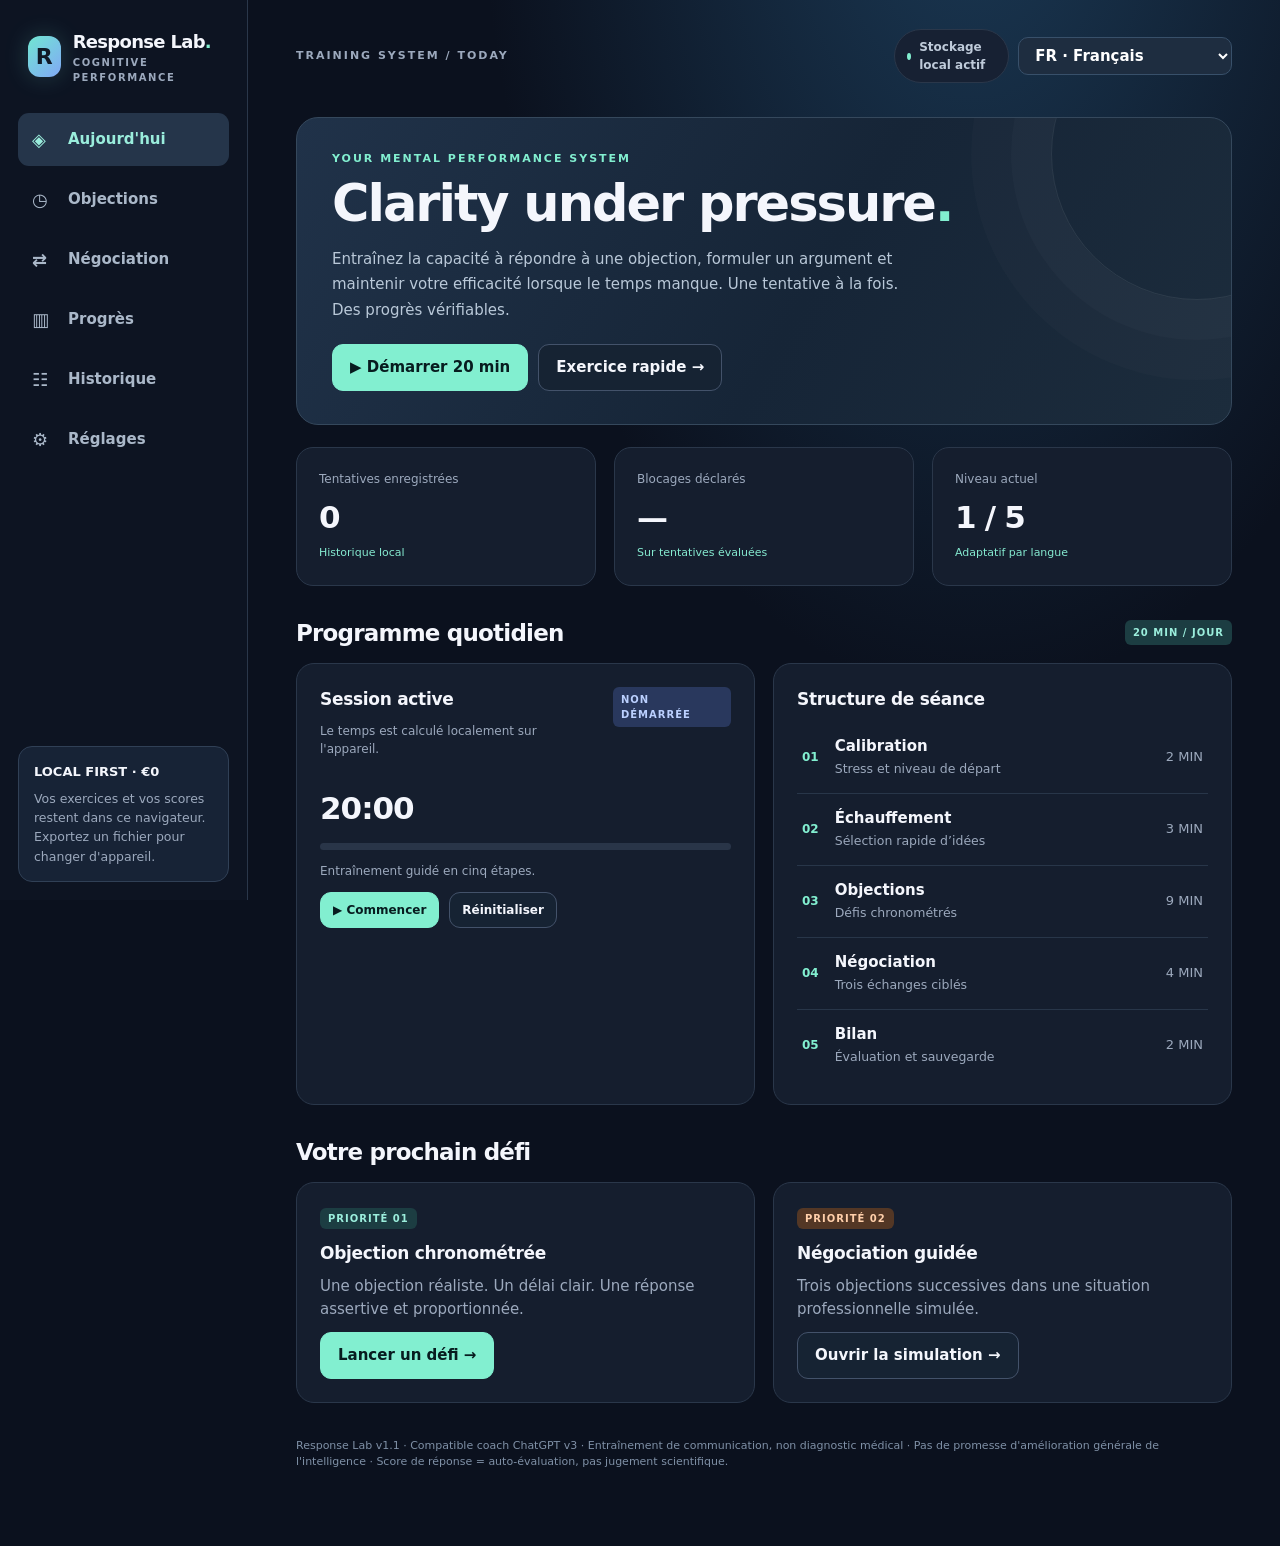
==== index.html @ 33134fcf "Use included SVG icon for public Response Lab app" ====
<!doctype html><html lang="fr"><head><meta charset="utf-8"><meta name="viewport" content="width=device-width,initial-scale=1,viewport-fit=cover"><meta name="theme-color" content="#101727"><meta name="description" content="Entraînement local des réponses sous pression."><link rel="manifest" href="manifest.webmanifest"><link rel="icon" type="image/svg+xml" href="icons/icon.svg"><title>Response Lab — Cognitive Performance Trainer (ChatGPT)</title><style>:root{color-scheme:dark;--bg:#0b111e;--panel:#151e2e;--panel2:#1b2637;--line:#2a374a;--text:#f4f6fc;--sub:#9ca9bd;--mint:#82efd0;--blue:#83aeff;--orange:#ffb787;--red:#f58f93;--shadow:0 22px 65px #05091455}
*{box-sizing:border-box}html{scroll-behavior:smooth}body{margin:0;font:15px/1.5 Inter,ui-sans-serif,system-ui,-apple-system,"Segoe UI",sans-serif;background:radial-gradient(ellipse at 76% -12%,#1b3a56 0%,transparent 36%),var(--bg);color:var(--text);min-height:100vh}button,input,textarea,select{font:inherit}button{cursor:pointer}button:focus-visible,input:focus-visible,textarea:focus-visible,select:focus-visible{outline:2px solid var(--mint);outline-offset:2px}button:disabled{opacity:.42;cursor:not-allowed}.layout{display:grid;grid-template-columns:248px minmax(0,1fr);min-height:100vh}.sidebar{border-right:1px solid var(--line);padding:28px 18px 18px;background:#0d1422;display:flex;flex-direction:column;gap:28px;position:sticky;top:0;height:100vh}.brand{display:flex;align-items:center;gap:12px;padding:0 10px}.logo{height:41px;width:41px;background:linear-gradient(135deg,#71e6d2,#81a8f6);color:#101926;border-radius:12px;display:grid;place-items:center;font-weight:900;font-size:22px;box-shadow:0 0 24px #75dbd833}.brand-name{font-size:18px;font-weight:900;letter-spacing:-.7px}.brand-small{font-size:10px;letter-spacing:1.6px;color:var(--sub);font-weight:800}.nav{display:grid;gap:7px}.nav-btn{background:none;border:0;color:#aab8c9;text-align:left;padding:13px 14px;border-radius:11px;display:flex;align-items:center;gap:12px;font-weight:650}.nav-btn:hover{background:#192435;color:white}.nav-btn.active{background:#25354a;color:#9aeddc}.nav-glyph{font-size:18px;display:inline-flex;width:24px}.aside-bottom{margin-top:auto;padding:15px;background:#172336;border:1px solid #304056;border-radius:14px}.aside-bottom b{display:block;font-size:13px}.aside-bottom small{display:block;color:var(--sub);margin-top:7px;line-height:1.55}.main{width:min(1170px,100%);margin:0 auto;padding:29px clamp(18px,4vw,48px) 75px}.topbar{display:flex;justify-content:space-between;align-items:center;gap:16px;margin-bottom:34px}.breadcrumb{font-size:11px;letter-spacing:2px;color:var(--sub);font-weight:850}.top-actions{display:flex;gap:9px;align-items:center}.pill{display:inline-flex;align-items:center;gap:8px;border:1px solid var(--line);border-radius:999px;padding:8px 12px;background:#172133;color:#bfcbda;font-size:12px;font-weight:700}.online-dot{width:7px;height:7px;border-radius:50%;background:var(--mint)}.language{background:#1e2d40;color:white;border:1px solid #38506a;border-radius:10px;padding:8px 12px;font-weight:750}.view{display:none;animation:up .2s ease}.view.is-active{display:block}@keyframes up{from{opacity:.3;transform:translateY(4px)}to{opacity:1;transform:translateY(0)}}.eyebrow{font-size:11px;font-weight:850;letter-spacing:2px;text-transform:uppercase;color:var(--mint)}h1{font-size:clamp(31px,4vw,51px);line-height:1.1;letter-spacing:-2px;margin:8px 0 15px;max-width:700px}h2{font-size:23px;letter-spacing:-.8px;margin:0 0 12px}h3{font-size:17px;letter-spacing:-.3px;margin:0 0 9px}p{margin:0 0 12px}.muted{color:var(--sub)}.small{font-size:12px}.hero{background:linear-gradient(120deg,#203249 0%,#162537 55%,#1c2c3c 100%);border:1px solid #35485c;border-radius:22px;padding:33px 35px;position:relative;overflow:hidden;margin-bottom:22px}.hero:after{content:"";position:absolute;width:290px;height:290px;border:1px solid #ffffff15;border-radius:50%;right:-112px;top:-110px;box-shadow:0 0 0 40px #ffffff05,0 0 0 80px #ffffff04;pointer-events:none}.hero p{max-width:590px;color:#b9c8d8;line-height:1.7}.hero-actions{display:flex;gap:10px;flex-wrap:wrap;margin-top:21px}.btn{border:1px solid #43526a;background:#26364c;color:var(--text);border-radius:11px;padding:11px 17px;font-weight:800;display:inline-flex;align-items:center;justify-content:center;gap:8px;text-decoration:none;min-height:43px}.btn:hover:not(:disabled){filter:brightness(1.15)}.btn.primary{color:#071c1f;background:var(--mint);border-color:var(--mint)}.btn.ghost{background:#162333}.btn.danger{background:#3a2630;border-color:#754452;color:#ffbec1}.btn.small{padding:8px 12px;min-height:33px;font-size:12px}.btn:disabled{filter:grayscale(.2)}.grid{display:grid;gap:18px}.grid.three{grid-template-columns:repeat(3,minmax(0,1fr))}.grid.two{grid-template-columns:repeat(2,minmax(0,1fr))}.stat{background:var(--panel);border:1px solid var(--line);border-radius:17px;padding:22px}.stat span{font-size:12px;color:var(--sub);display:block}.stat strong{display:block;font-size:31px;letter-spacing:-1.3px;margin-top:6px}.stat small{color:#85ead0;font-size:11px}.card{background:var(--panel);border:1px solid var(--line);border-radius:18px;padding:23px}.card-header{display:flex;justify-content:space-between;gap:15px;align-items:flex-start;margin-bottom:15px}.section-head{display:flex;justify-content:space-between;align-items:center;gap:15px;margin:30px 0 13px}.section-head h2{margin:0}.tag{font-size:10px;letter-spacing:1px;font-weight:800;text-transform:uppercase;border-radius:6px;padding:5px 8px;color:#9beedc;background:#1c3d42}.tag.orange{color:#ffcfaa;background:#533725}.tag.blue{color:#bbd0ff;background:#29385d}.program-list{display:grid;gap:0}.phase-row{padding:13px 5px;display:flex;gap:16px;align-items:center;border-bottom:1px solid #283649}.phase-row:last-child{border:0}.phase-idx{color:#82efd0;font-weight:900;font-variant-numeric:tabular-nums;font-size:12px}.phase-main{flex:1}.phase-main b{display:block}.phase-main small{color:var(--sub)}.phase-time{color:var(--sub);font-variant-numeric:tabular-nums;font-size:13px}.phase-row.now{background:#1a3340;margin:0 -7px;padding:13px 12px;border-radius:11px;border-bottom:none}.phase-row.completed{opacity:.56}.progress-track{height:7px;background:#293548;border-radius:999px;overflow:hidden;margin:12px 0}.progress-fill{height:100%;background:linear-gradient(90deg,#77b1ff,#84efd0);width:0%;transition:width .3s}.session-clock{font-size:31px;letter-spacing:-1px;font-weight:800;font-variant-numeric:tabular-nums}.flex{display:flex;align-items:center;gap:10px;flex-wrap:wrap}.stack{display:grid;gap:14px}.input,textarea,select{width:100%;border:1px solid #36485e;border-radius:11px;background:#0c1726;color:#eff7ff;padding:12px 13px;outline:0}textarea{min-height:118px;resize:vertical;line-height:1.65}textarea::placeholder,input::placeholder{color:#718399}.label{font-size:12px;font-weight:780;color:#b7c7d8;display:block;margin-bottom:8px}.subline{font-size:12px;color:var(--sub);margin-bottom:14px}.range{width:100%;accent-color:var(--mint)}.value{color:var(--mint);font-weight:900}.control-row{display:grid;grid-template-columns:repeat(2,minmax(0,1fr));gap:14px}.challenge-shell{border:1px solid #42626b;background:linear-gradient(135deg,#1c3540,#182536);border-radius:18px;padding:24px;margin:15px 0}.challenge-quote{font-size:clamp(17px,2.5vw,24px);line-height:1.4;font-weight:740;letter-spacing:-.4px;margin:13px 0 17px}.challenge-meta{display:flex;gap:7px;flex-wrap:wrap}.challenge-meta span{font-size:11px;background:#263a4b;border:1px solid #3d5265;color:#c7e0e8;border-radius:6px;padding:5px 8px}.timer{font-variant-numeric:tabular-nums;font-size:clamp(48px,8vw,76px);line-height:1;font-weight:900;letter-spacing:-3px;padding:6px 0}.timer.danger{color:var(--red)}.timer-note{font-size:12px;color:var(--sub)}.attention{padding:12px 15px;border:1px solid #765845;background:#3b2c26;border-radius:11px;color:#ffd0a4;font-size:13px}.success-note{padding:11px 13px;background:#17342e;border:1px solid #346458;border-radius:10px;color:#ade9da;font-size:13px}.hint{color:#9cabbc;font-size:12px;line-height:1.6}.rating-control{display:flex;gap:7px;flex-wrap:wrap}.rating-btn{width:43px;height:42px;background:#1f3044;border:1px solid #42546b;border-radius:10px;color:#dbe6f3;font-weight:900}.rating-btn.on{color:#092422;background:#87ebd2;border-color:#a8f3e1}.form-section{background:#121d2c;border:1px solid #2c3b4f;border-radius:13px;padding:15px}.field-grid{display:grid;grid-template-columns:repeat(2,minmax(0,1fr));gap:13px}.metric-table{width:100%;border-collapse:collapse}.metric-table th{text-align:left;font-size:11px;color:#93a5b7;letter-spacing:.5px;padding:12px 8px;border-bottom:1px solid var(--line)}.metric-table td{font-size:13px;padding:12px 8px;border-bottom:1px solid #273548;vertical-align:top}.metric-table tr:last-child td{border-bottom:0}.table-wrap{overflow:auto}.bar-chart{height:170px;display:flex;gap:8px;align-items:end;border-bottom:1px solid #3e5065;padding-bottom:5px}.bar-cell{flex:1;min-width:10px;display:flex;flex-direction:column;justify-content:end;align-items:center;gap:6px;height:100%}.bar{width:min(26px,100%);border-radius:5px 5px 0 0;min-height:3px;background:linear-gradient(0deg,#508acc,#91ecd9)}.bar-label{font-size:9px;color:var(--sub)}.list-row{display:flex;align-items:center;justify-content:space-between;gap:10px;border-bottom:1px solid #2b394c;padding:13px 0}.list-row:last-child{border:0}.empty{border:1px dashed #46556a;border-radius:13px;padding:22px;color:var(--sub);font-size:13px}.notification{position:fixed;bottom:22px;right:22px;z-index:40;background:#d4faed;color:#062924;border-radius:12px;padding:13px 18px;font-weight:800;box-shadow:var(--shadow);max-width:min(500px,90vw);display:none}.notification.show{display:block}.muted-link{color:var(--blue);text-decoration:underline;text-underline-offset:3px}.footer{margin-top:35px;color:#7f90a6;font-size:11px;line-height:1.5}.kbd{font-size:11px;border:1px solid #43536a;border-radius:5px;padding:1px 4px}.header-title{margin-bottom:28px}.header-title h1{margin:6px 0 12px}.header-title p{color:var(--sub);max-width:720px}.right{margin-left:auto}.warning-text{color:var(--orange)}.hidden{display:none!important}.check{accent-color:#83efd0;height:17px;width:17px}.modal-shade{position:fixed;inset:0;background:#000a;display:none;place-items:center;padding:20px;z-index:50}.modal-shade.open{display:grid}.modal{background:#182535;border:1px solid #40536d;border-radius:18px;padding:25px;width:min(560px,100%);max-height:90vh;overflow:auto}.neg-steps{display:flex;gap:8px}.neg-step{height:5px;background:#36495e;flex:1;border-radius:99px}.neg-step.done{background:#80edd0}.notice{border-left:3px solid #83aaf5;padding:11px 14px;background:#1b2b40;color:#c4d2e1;font-size:13px;border-radius:0 9px 9px 0}.sidenav-mini{display:none}
@media(max-width:980px){.layout{grid-template-columns:1fr}.sidebar{position:static;height:auto;padding:12px 16px;gap:12px;border-right:0;border-bottom:1px solid var(--line);flex-direction:row;align-items:center;flex-wrap:wrap}.brand{padding:0}.brand-name{font-size:16px}.nav{display:flex;overflow-x:auto;flex:1;justify-content:flex-end}.nav-btn{white-space:nowrap;padding:10px 12px;font-size:12px}.nav-glyph{width:auto}.aside-bottom{display:none}.main{padding:25px 20px 65px}.topbar{margin-bottom:23px}}
@media(max-width:640px){.sidebar{display:block}.brand{margin-bottom:12px}.nav{justify-content:flex-start;display:flex;width:100%;overflow:auto}.nav-btn{padding:9px 12px;font-size:12px}.nav-glyph{font-size:15px}.main{padding:18px 13px 45px}.topbar{margin-bottom:18px}.top-actions .pill{display:none}.hero{padding:24px 20px}.hero:after{opacity:.45}.grid.three,.grid.two,.field-grid,.control-row{grid-template-columns:1fr}.card{padding:17px}.stat{padding:17px}.stat strong{font-size:26px}.section-head{margin-top:22px}.timer{letter-spacing:-2px}.challenge-shell{padding:18px}.modal{padding:18px}.phase-row{gap:9px}.phase-time{font-size:11px}}
@media(max-width:980px){.layout{display:block;min-width:0}.sidebar,.main{min-width:0;width:100%}.nav{min-width:0;max-width:100%;overflow-x:auto;overflow-y:hidden}}
</style></head>
<body><div class="layout">
<aside class="sidebar"><div class="brand"><div class="logo">R</div><div><div class="brand-name">Response Lab<span style="color:var(--mint)">.</span></div><div class="brand-small">COGNITIVE PERFORMANCE</div></div></div>
<nav class="nav" aria-label="Navigation principale">
<button class="nav-btn active" data-view="home"><span class="nav-glyph">◈</span> Aujourd'hui</button>
<button class="nav-btn" data-view="drill"><span class="nav-glyph">◷</span> Objections</button>
<button class="nav-btn" data-view="negotiation"><span class="nav-glyph">⇄</span> Négociation</button>
<button class="nav-btn" data-view="progress"><span class="nav-glyph">▥</span> Progrès</button>
<button class="nav-btn" data-view="history"><span class="nav-glyph">☷</span> Historique</button>
<button class="nav-btn" data-view="settings"><span class="nav-glyph">⚙</span> Réglages</button></nav>
<div class="aside-bottom"><b>LOCAL FIRST · €0</b><small>Vos exercices et vos scores restent dans ce navigateur. Exportez un fichier pour changer d'appareil.</small></div></aside>
<main class="main"><div class="topbar"><div class="breadcrumb">TRAINING SYSTEM / <span id="crumb">TODAY</span></div><div class="top-actions"><span class="pill"><span class="online-dot"></span><span id="storage-status">Stockage local actif</span></span><select id="global-lang" class="language" aria-label="Langue d'entraînement"><option value="FR">FR · Français</option><option value="EN">EN · English</option></select></div></div>
<section class="view is-active" id="view-home">
<div class="hero"><div class="eyebrow">YOUR MENTAL PERFORMANCE SYSTEM</div><h1>Clarity under pressure<span style="color:var(--mint)">.</span></h1><p>Entraînez la capacité à répondre à une objection, formuler un argument et maintenir votre efficacité lorsque le temps manque. Une tentative à la fois. Des progrès vérifiables.</p><div class="hero-actions"><button class="btn primary" data-action="start-session">▶ Démarrer 20 min</button><button class="btn ghost" data-view="drill">Exercice rapide →</button></div></div>
<div class="grid three"><div class="stat"><span>Tentatives enregistrées</span><strong id="stat-total">0</strong><small>Historique local</small></div><div class="stat"><span>Blocages déclarés</span><strong id="stat-block">—</strong><small>Sur tentatives évaluées</small></div><div class="stat"><span>Niveau actuel</span><strong id="stat-level">1 / 5</strong><small>Adaptatif par langue</small></div></div>
<div class="section-head"><h2>Programme quotidien</h2><span class="tag">20 MIN / JOUR</span></div>
<div class="grid two"><div class="card"><div class="card-header"><div><h3>Session active</h3><p class="muted small">Le temps est calculé localement sur l'appareil.</p></div><span class="tag blue" id="session-status">NON DÉMARRÉE</span></div><div class="session-clock" id="session-clock">20:00</div><div class="progress-track"><div class="progress-fill" id="session-progress"></div></div><p class="small muted" id="session-phase">Démarrez votre routine pour afficher la phase en cours.</p><div class="flex"><button class="btn primary small" data-action="session-toggle" id="session-toggle">▶ Commencer</button><button class="btn ghost small" data-action="session-reset">Réinitialiser</button></div></div><div class="card"><h3>Structure de séance</h3><div class="program-list" id="phase-list"></div></div></div>
<div class="section-head"><h2>Votre prochain défi</h2></div><div class="grid two"><div class="card"><span class="tag">PRIORITÉ 01</span><h3 style="margin-top:12px">Objection chronométrée</h3><p class="muted">Une objection réaliste. Un délai clair. Une réponse assertive et proportionnée.</p><button class="btn primary" data-view="drill">Lancer un défi →</button></div><div class="card"><span class="tag orange">PRIORITÉ 02</span><h3 style="margin-top:12px">Négociation guidée</h3><p class="muted">Trois objections successives dans une situation professionnelle simulée.</p><button class="btn ghost" data-view="negotiation">Ouvrir la simulation →</button></div></div>
</section>
<section class="view" id="view-drill"><div class="header-title"><div class="eyebrow">MODULE 01 / RAPID RESPONSE</div><h1>Objections chronométrées<span style="color:var(--mint)">.</span></h1><p>Répondez clairement sous pression, sans chercher la formule parfaite. Le compteur mesure le début de la saisie et la durée totale.</p></div><div id="drill-content"></div></section>
<section class="view" id="view-negotiation"><div class="header-title"><div class="eyebrow">MODULE 02 / STRATEGIC EXCHANGE</div><h1>Négociation<span style="color:var(--mint)">.</span></h1><p>Simulations scénarisées en trois échanges. Le contexte reste cohérent ; les objections sont prédéfinies, pas générées en direct.</p></div><div id="neg-content"></div></section>
<section class="view" id="view-progress"><div class="header-title"><div class="eyebrow">MEASUREMENT / NOT GUESSWORK</div><h1>Tableau de bord<span style="color:var(--mint)">.</span></h1><p>Le temps est mesuré par l'appareil ; le blocage et le stress sont déclarés par vous. Les notes de qualité sont des auto-évaluations.</p></div><div id="progress-content"></div></section>
<section class="view" id="view-history"><div class="header-title"><div class="eyebrow">YOUR LOCAL RECORDS</div><h1>Historique<span style="color:var(--mint)">.</span></h1><p>Conservez des données minimales : évitez de saisir des noms ou informations confidentielles de vraies personnes.</p></div><div class="card"><div class="flex" style="margin-bottom:15px"><button class="btn primary small" data-action="export">↓ Export JSON</button><button class="btn ghost small" data-action="export-csv">↓ Export CSV</button><button class="btn ghost small" data-action="import">↑ Import JSON</button><input type="file" id="import-file" accept=".json,application/json" class="hidden"></div><div id="history-content"></div></div></section>
<section class="view" id="view-settings"><div class="header-title"><div class="eyebrow">YOUR TRAINING CONFIGURATION</div><h1>Réglages<span style="color:var(--mint)">.</span></h1><p>Entraînement exigeant, pression dosée, données locales. Les niveaux de français et d'anglais sont indépendants.</p></div><div class="grid two"><div class="card"><h3>Difficulté actuelle</h3><label class="label" for="setting-level-fr">Français</label><select class="input" id="setting-level-fr"></select><br><br><label class="label" for="setting-level-en">English</label><select class="input" id="setting-level-en"></select><p class="hint" style="margin-top:12px">Niveaux : 1 = 30 s · 2 = 20 s · 3 = 15 s · 4 = 10 s · 5 = 5 s. L'adaptation automatique peut ajuster ces choix.</p></div><div class="card"><h3>Challenge personnalisé</h3><label class="label" for="custom-challenge">Collez une objection reçue depuis ChatGPT ou DeepSeek</label><textarea id="custom-challenge" placeholder="Exemple : Votre proposition est trop chère et vous ne pouvez pas justifier ce prix."></textarea><button class="btn ghost small" data-action="use-custom">Utiliser comme prochain défi →</button><p class="hint" style="margin-top:12px">Le texte collé sert uniquement à l'exercice local. Évitez les données confidentielles.</p></div></div><div class="section-head"><h2>Contrôle des données</h2></div><div class="card stack"><p class="muted">Les réponses et notes sont stockées dans ce navigateur, sur cet appareil. Elles ne sont pas automatiquement synchronisées entre Windows et Android.</p><div class="flex"><button class="btn primary small" data-action="export">Exporter une sauvegarde</button><button class="btn ghost small" data-action="import">Importer une sauvegarde</button><button class="btn danger small" data-action="delete">Effacer les données locales</button></div><div class="notice">Pour utiliser le coach IA, copiez le paquet de défi ou le résumé depuis l'application dans ChatGPT 6 / DeepSeek. Aucun accès API n'est requis.</div></div></section>
<div class="footer">Response Lab v1.1 · Compatible coach ChatGPT v3 · Entraînement de communication, non diagnostic médical · Pas de promesse d'amélioration générale de l'intelligence · Score de réponse = auto-évaluation, pas jugement scientifique.</div></main></div>
<div class="notification" id="toast" role="status" aria-live="polite"></div><div id="dialog-root" class="modal-shade"></div><script>(() => {
'use strict';
const KEY='response-lab-state-v1';
const LEVELS=[30,20,15,10,5];
const PHASES=[['Calibration',2,'Stress et niveau de départ'],['Échauffement',3,'Sélection rapide d’idées'],['Objections',9,'Défis chronométrés'],['Négociation',4,'Trois échanges ciblés'],['Bilan',2,'Évaluation et sauvegarde']];
const FRENCH=[
['F01',1,'Réunion','Responsable','Votre proposition coûte trop cher pour un bénéfice incertain.','Défendre la valeur sans nier le risque'],
['F02',1,'Client','Client','Je ne comprends pas pourquoi nous devrions vous faire confiance.','Rétablir une base de confiance'],
['F03',1,'Négociation','Partenaire','Votre délai est beaucoup trop long.','Reformuler les attentes et proposer une option'],
['F04',1,'Réunion','Collègue','Cette idée ne marchera jamais.','Faire préciser l’objection'],
['F05',1,'Management','Manager','Votre analyse manque de clarté.','Recentrer votre argument'],
['F06',2,'Budget','Directrice financière','Nous avons déjà une solution moins chère. Pourquoi changer ?','Différencier la valeur apportée'],
['F07',2,'Management','Manager','Vous défendez cette idée, mais quels résultats concrets pouvez-vous garantir ?','Reconnaître l’incertitude tout en défendant votre méthode'],
['F08',2,'Client','Acheteur','Un concurrent nous offre une meilleure réduction.','Négocier sur les critères et pas seulement sur le prix'],
['F09',2,'Réunion','Collègue','Nous avons déjà essayé cela. Nous avons perdu notre temps.','Distinguer le passé et la proposition actuelle'],
['F10',2,'Négociation','Partenaire','Je veux une réponse ferme aujourd’hui, sinon nous arrêtons la discussion.','Résister à une fausse urgence sans casser la relation'],
['F11',3,'Réunion stratégique','Directeur','Vous proposez d’accélérer le projet, mais votre plan augmente aussi le risque opérationnel.','Proposer un compromis vérifiable'],
['F12',3,'Client','Client sceptique','Vous parlez de qualité, mais nous avons déjà connu deux incidents avec votre équipe.','Reconnaître les incidents et proposer des garanties concrètes'],
['F13',3,'Management','Responsable','Votre idée semble pertinente, mais pourquoi est-elle prioritaire alors que les ressources sont limitées ?','Justifier la priorité avec critères'],
['F14',3,'Négociation','Acheteur','Si je fais cette concession, qu’êtes-vous prêt à abandonner en retour ?','Préserver l’échange réciproque'],
['F15',3,'Réunion','Expert','Votre argument suppose que les utilisateurs changeront de comportement. Sur quelle preuve vous basez-vous ?','Distinguer hypothèse et preuve'],
['F16',4,'Crise projet','Direction','Vous avez demandé plus de temps hier et plus de budget aujourd’hui. Pourquoi devrions-nous vous suivre ?','Répondre avec responsabilité et plan concret'],
['F17',4,'Négociation','Partenaire exigeant','Je valide votre prix uniquement si vous garantissez une livraison plus rapide et un support renforcé.','Identifier les compromis irréalistes'],
['F18',4,'Réunion','Manager','J’ai deux minutes. Pourquoi votre solution vaut-elle mieux que l’alternative déjà approuvée ?','Exprimer une différence décisive'],
['F19',4,'Client','Client mécontent','Vous parlez de partenariat, mais votre contrat met tous les risques de notre côté.','Proposer un partage de risques'],
['F20',4,'Décision','Direction','Vos données sont partielles et notre concurrent avance. Que décidez-vous maintenant ?','Proposer une décision réversible'],
['F21',5,'Réunion surprise','Dirigeant','Votre recommandation repose sur une hypothèse fragile. On fait quoi ?','Formuler un prochain pas sûr'],
['F22',5,'Négociation','Acheteur','Votre concession est insuffisante. Faites mieux.','Garder le cap et demander la contrepartie'],
['F23',5,'Management','Manager','Vous n’avez pas répondu à ma question. Oui ou non ?','Clarifier sans évasion'],
['F24',5,'Crise','Responsable','Le plan vient d’échouer. Quelle décision prenez-vous ?','Choisir une action de stabilisation'],
['F25',5,'Client','Client','Pourquoi ne pas vous remplacer immédiatement ?','Répondre calmement avec faits et solution']
];
const ENGLISH=[
['E01',1,'Team meeting','Manager','Your proposal is too expensive for an uncertain benefit.','Defend value without dismissing risk'],
['E02',1,'Customer','Client','I do not see why we should trust your team.','Rebuild a basis for trust'],
['E03',1,'Negotiation','Partner','Your delivery date is far too late.','Clarify constraints and offer an option'],
['E04',1,'Meeting','Colleague','That idea will never work.','Ask for the specific concern'],
['E05',1,'Management','Manager','Your analysis is not clear enough.','Reframe your core argument'],
['E06',2,'Budget review','Finance director','We already have a cheaper solution. Why switch?','Explain meaningful differences in value'],
['E07',2,'Management','Manager','What concrete outcomes can you guarantee?','Distinguish commitments from uncertainties'],
['E08',2,'Customer','Buyer','Your competitor is giving us a better discount.','Negotiate on total value'],
['E09',2,'Team meeting','Colleague','We tried this before and wasted months.','Address what has changed'],
['E10',2,'Negotiation','Partner','I need a firm answer today or the deal is off.','Resist pressure while keeping options open'],
['E11',3,'Strategy','Director','You want to move faster, but that also increases operational risk.','Offer a testable compromise'],
['E12',3,'Customer','Skeptical client','You claim quality, but your team already caused two incidents.','Acknowledge issues and state safeguards'],
['E13',3,'Management','Manager','Why should this be a priority when our resources are limited?','Justify prioritization'],
['E14',3,'Negotiation','Buyer','If I make this concession, what will you give in return?','Protect reciprocal value'],
['E15',3,'Meeting','Expert','You assume people will change behavior. What is the evidence?','Separate evidence from assumptions'],
['E16',4,'Project crisis','Executive','You requested more time yesterday and more money today. Why should we trust this plan?','Own the problem and propose a measurable plan'],
['E17',4,'Negotiation','Demanding buyer','I will accept your price only if you deliver faster and offer expanded support.','Make trade-offs explicit'],
['E18',4,'Meeting','Manager','I have two minutes. Why is your option better than the one we approved?','State the decisive difference'],
['E19',4,'Customer','Unhappy client','You say partnership, but your contract puts all the risks on us.','Offer fairer risk-sharing'],
['E20',4,'Decision','Leadership','Your data is incomplete and competitors are moving. What do we decide now?','Propose a reversible decision'],
['E21',5,'Surprise meeting','Executive','Your entire recommendation rests on a weak assumption. Now what?','Give a credible next action'],
['E22',5,'Negotiation','Buyer','That concession is not enough. Do better.','Seek a reciprocal move'],
['E23',5,'Management','Manager','You did not answer my question. Yes or no?','Respond directly while protecting nuance'],
['E24',5,'Crisis','Leader','The plan just failed. What is your decision?','Select an immediate stabilizing step'],
['E25',5,'Customer','Client','Why should we not replace you immediately?','Respond with accountability and action']
];
const SIMS={FR:[
{id:'SF1',title:'Renégociation de contrat',role:'Directrice achats',context:'Vous négociez le renouvellement d’un contrat de service. Le client souhaite réduire le prix sans diminuer les prestations.',goal:'Préserver la valeur et obtenir un accord équilibré.',turns:['Votre nouveau prix est injustifiable. Nous voulons 15 % de réduction.','Votre concurrent accepte déjà une baisse de 12 %. Qu’avez-vous de mieux ?','Je veux une garantie écrite et une remise aujourd’hui. Quel est votre dernier mot ?']},
{id:'SF2',title:'Défense de projet',role:'Directeur opérationnel',context:'Vous proposez un projet d’amélioration alors que l’équipe est déjà sous pression.',goal:'Obtenir une expérimentation limitée.',turns:['Votre projet va perturber les opérations, nous n’avons pas le temps.','Même un pilote consommera des ressources. Qui assumera le risque ?','D’accord, mais je veux un critère d’arrêt très clair. Que proposez-vous ?']},
{id:'SF3',title:'Négociation des priorités',role:'Responsable hiérarchique',context:'Votre manager demande une tâche urgente alors que vous gérez déjà deux priorités critiques.',goal:'Négocier un arbitrage sans perdre en crédibilité.',turns:['C’est urgent. Je veux ce dossier aujourd’hui, point final.','Tout est prioritaire dans cette équipe. Ne me dites pas que vous n’y arrivez pas.','Quelle solution concrète garantira un résultat acceptable pour demain ?']},
{id:'SF4',title:'Objection en réunion',role:'Collègue expérimenté',context:'Vous présentez une nouvelle stratégie en réunion. Un collègue senior s’y oppose.',goal:'Défendre la stratégie tout en préservant la coopération.',turns:['Votre approche est trop théorique. Nous avons besoin de résultats concrets.','Même si nous testons, qui nous dit que vous ne sous-estimez pas les coûts ?','Vous avez une phrase pour convaincre le comité de vous donner une chance ?']}
],EN:[
{id:'SE1',title:'Contract renewal',role:'Procurement director',context:'You are renewing a services contract. The customer wants a lower price with no reduction in scope.',goal:'Protect value and reach a fair agreement.',turns:['Your new price is impossible to justify. We want a 15% discount.','Your competitor is already offering 12% off. What can you do better?','I want a written guarantee and a discount today. What is your final offer?']},
{id:'SE2',title:'Project proposal',role:'Operations director',context:'You propose a process improvement while the team is already overloaded.',goal:'Secure approval for a limited pilot.',turns:['Your project will disrupt operations. We do not have time.','Even a pilot needs staff. Who will own the risk?','Fine, but I need a very clear stop condition. What is it?']},
{id:'SE3',title:'Priority negotiation',role:'Direct manager',context:'Your manager assigns a new urgent task while you already own two critical priorities.',goal:'Negotiate a realistic trade-off with confidence.',turns:['This is urgent. I want it today. End of discussion.','Everything is a priority here. Do not tell me you cannot handle it.','What specific plan will deliver an acceptable result by tomorrow?']},
{id:'SE4',title:'Strategic objection',role:'Senior colleague',context:'You present a new strategy in a meeting. A senior colleague strongly objects.',goal:'Defend the idea and preserve collaboration.',turns:['Your approach is too theoretical. We need practical outcomes.','Even with a test, how do we know you are not underestimating costs?','Give me one sentence that would persuade the committee to consider this.']}
]};
const $=id=>document.getElementById(id);
const esc=s=>String(s??'').replace(/[&<>"']/g,c=>({'&':'&amp;','<':'&lt;','>':'&gt;','"':'&quot;',"'":'&#39;'}[c]));
const uid=()=>('R'+Date.now().toString(36)+Math.random().toString(36).slice(2,7));
const bound=(n,min,max)=>Math.max(min,Math.min(max,Number(n)||0));
const fmtTime=s=>{const n=Math.max(0,Math.ceil(s));return `${String(Math.floor(n/60)).padStart(2,'0')}:${String(n%60).padStart(2,'0')}`};
const dateFmt=d=>{try{return new Date(d).toLocaleDateString('fr-FR',{day:'2-digit',month:'short',year:'numeric'})}catch{return '—'}};
const defaults=()=>({version:1,lang:'FR',levels:{FR:1,EN:1},records:[],session:null});
let app=defaults(),storageWorking=true,ongoing=null,negotiation=null,currentView='home',customNext=null,toastTimer=null;
try{const raw=localStorage.getItem(KEY);if(raw){const p=JSON.parse(raw);if(p&&typeof p==='object'){app={...defaults(),...p,levels:{...defaults().levels,...p.levels},records:Array.isArray(p.records)?p.records:[]}}}}catch(e){storageWorking=false}
if(!['FR','EN'].includes(app.lang))app.lang='FR';
for(const l of ['FR','EN'])app.levels[l]=bound(app.levels[l]||1,1,5);
if(app.session?.runningSince){app.session.elapsedMs=Math.min(1200000,(app.session.elapsedMs||0)+Math.max(0,Date.now()-app.session.runningSince));app.session.runningSince=null}
const save=()=>{try{localStorage.setItem(KEY,JSON.stringify(app));storageWorking=true}catch(e){storageWorking=false}const el=$('storage-status');if(el)el.textContent=storageWorking?'Stockage local actif':'Stockage indisponible';};
function toast(msg){const t=$('toast');t.textContent=msg;t.classList.add('show');clearTimeout(toastTimer);toastTimer=setTimeout(()=>t.classList.remove('show'),3500)}
function nav(name){if(!['home','drill','negotiation','progress','history','settings'].includes(name))return;currentView=name;document.querySelectorAll('.view').forEach(v=>v.classList.toggle('is-active',v.id===`view-${name}`));document.querySelectorAll('.nav-btn').forEach(b=>b.classList.toggle('active',b.dataset.view===name));$('crumb').textContent=({home:'TODAY',drill:'TIMED OBJECTIONS',negotiation:'NEGOTIATION',progress:'PROGRESS',history:'HISTORY',settings:'SETTINGS'})[name];renderCurrent();window.scrollTo({top:0,behavior:'instant'})}
function renderCurrent(){renderHome();if(currentView==='drill')renderExercise('drill');if(currentView==='negotiation')renderExercise('negotiation');if(currentView==='progress')renderProgress();if(currentView==='history')renderHistory();if(currentView==='settings')renderSettings()}
const currentLevel=()=>app.levels[app.lang];
const sessElapsed=()=>app.session?Math.max(0,Math.min(1200000,(app.session.elapsedMs||0)+(app.session.runningSince?Date.now()-app.session.runningSince:0))):0;
function startSession(){if(app.session&&!app.session.completed&&sessElapsed()>0){dialog('Redémarrer la session ?','Le temps écoulé sera réinitialisé. Les tentatives déjà enregistrées resteront dans l’historique.',()=>{app.session=null;startSession()});return}app.session={id:uid(),date:new Date().toISOString(),elapsedMs:0,runningSince:Date.now(),completed:false};save();renderHome();toast('Session de 20 minutes démarrée')}
function toggleSession(){if(!app.session||app.session.completed){startSession();return}if(app.session.runningSince){app.session.elapsedMs=sessElapsed();app.session.runningSince=null}else{app.session.runningSince=Date.now()}save();renderHome()}
function resetSession(){dialog('Recommencer la session ?','Le compteur actuel sera réinitialisé. Les tentatives déjà enregistrées resteront dans l’historique.',()=>{app.session=null;save();renderHome()})}
function phaseIndex(elapsed){let cumulative=0;for(let i=0;i<PHASES.length;i++){cumulative+=PHASES[i][1]*60;if(elapsed<cumulative)return i}return PHASES.length-1}
function renderHome(){const records=app.records.filter(r=>r.lang===app.lang),known=records.filter(r=>r.blocked===true||r.blocked===false),blocks=known.filter(r=>r.blocked).length;
$('stat-total').textContent=String(records.length);$('stat-block').textContent=known.length?`${Math.round(blocks/known.length*100)} %`:'—';$('stat-level').textContent=`${currentLevel()} / 5`;
const el=sessElapsed()/1000;const finished=Boolean(app.session)&&(el>=1200||app.session.completed);if(finished&&app.session&&!app.session.completed){app.session.elapsedMs=1200000;app.session.runningSince=null;app.session.completed=true;save();toast('Session de 20 minutes terminée')}
$('session-clock').textContent=fmtTime(1200-el);$('session-progress').style.width=`${Math.min(100,el/1200*100)}%`;
const active=!!app.session&&!finished;const running=active&&!!app.session.runningSince;$('session-status').textContent=finished?'TERMINÉE':running?'EN COURS':active?'EN PAUSE':'NON DÉMARRÉE';$('session-toggle').textContent=finished||!app.session?'▶ Commencer':running?'Ⅱ Pause':'▶ Reprendre';$('session-phase').textContent=!app.session?'Entraînement guidé en cinq étapes.':finished?'Routine terminée. Pensez à exporter régulièrement vos résultats.':`Phase en cours : ${PHASES[phaseIndex(el)][0]}.`;
const idx=app.session?phaseIndex(el):0;$('phase-list').innerHTML=PHASES.map((p,i)=>`<div class="phase-row ${app.session&&i===idx&&!finished?'now':''} ${app.session&&(i<idx||finished)?'completed':''}"><span class="phase-idx">0${i+1}</span><div class="phase-main"><b>${p[0]}</b><small>${p[2]}</small></div><span class="phase-time">${p[1]} MIN</span></div>`).join('');
}
function pickChallenge(){if(customNext){const custom={id:'CUSTOM-'+uid(),level:currentLevel(),category:'Personnalisé',role:'Interlocuteur',objection:customNext,goal:'Formuler une réponse assertive et pertinente'};customNext=null;return custom}
const source=app.lang==='FR'?FRENCH:ENGLISH;const all=source.filter(r=>r[1]===currentLevel());const lastIds=new Set(app.records.filter(r=>r.lang===app.lang&&r.mode==='timed_objection').slice(-Math.min(4,all.length-1)).map(r=>r.challengeId));const eligible=all.filter(r=>!lastIds.has(r[0]));const arr=eligible.length?eligible:all;const row=arr[Math.floor(Math.random()*arr.length)];return {id:row[0],level:row[1],category:row[2],role:row[3],objection:row[4],goal:row[5]}}
function prepareDrill(baseline=false){ongoing={mode:'timed_objection',challenge:pickChallenge(),lang:app.lang,level:currentLevel(),condition:baseline?'baseline':'timed',deadline:baseline?60:LEVELS[currentLevel()-1],stage:'ready',response:'',stress:null,ratings:{relevance:null,reasoning:null,strategy:null},blocked:'unknown',feedback:''};nav('drill')}
function startNegotiation(id){const s=(SIMS[app.lang]||[]).find(x=>x.id===id)||SIMS[app.lang][0];negotiation={id:s.id,scenario:s,round:0,transcript:[]};prepareNegTurn()}
function prepareNegTurn(){const s=negotiation?.scenario;if(!s)return;const turn=negotiation.round;ongoing={mode:'negotiation',condition:'timed',challenge:{id:`${s.id}-T${turn+1}`,level:currentLevel(),category:s.title,role:s.role,objection:s.turns[turn],goal:s.goal,context:s.context},lang:app.lang,level:currentLevel(),deadline:LEVELS[currentLevel()-1],stage:'ready',response:'',stress:null,ratings:{relevance:null,reasoning:null,strategy:null},blocked:'unknown',feedback:''};nav('negotiation')}
function nextChallenge(){if(ongoing?.mode==='negotiation'&&negotiation){if(negotiation.round<negotiation.scenario.turns.length-1){negotiation.round++;prepareNegTurn()}else{ongoing=null;negotiation=null;renderExercise('negotiation');toast('Simulation de négociation terminée')}}else{prepareDrill()}}
function timerMarkup(x){const elapsed=x.start? (x.end||performance.now())-x.start:0;const secs=Math.max(0,x.deadline-elapsed/1000);return `<div class="timer ${secs<=3?'danger':''}" id="challenge-clock">${fmtTime(secs)}</div><div class="timer-note" id="challenge-note">${secs<=0?'Délai dépassé. Vous pouvez terminer puis enregistrer.':'Le compte à rebours est actif.'}</div>`}
function challengeCard(x,visible){return `<div class="challenge-shell"><div class="challenge-meta"><span>${esc(x.challenge.category)}</span><span>${esc(x.challenge.role)}</span><span>NIVEAU ${x.level} / 5</span><span>${x.deadline} SEC</span></div>${x.challenge.context?`<p class="small muted" style="margin-top:13px">${esc(x.challenge.context)}</p>`:''}<p class="small muted" style="margin-top:12px">Objectif : ${esc(x.challenge.goal)}</p>${visible?`<div class="challenge-quote">« ${esc(x.challenge.objection)} »</div>`:`<div class="notice" style="margin-top:12px">L'objection apparaît quand vous déclenchez le chronomètre, pour éviter de préparer la réponse à l'avance.</div>`}</div>`}
function renderExercise(which){const target=$(which==='drill'?'drill-content':'neg-content');if(!target)return;
if(!ongoing||ongoing.mode!==(which==='drill'?'timed_objection':'negotiation')){if(which==='drill'){target.innerHTML=`<div class="grid two"><div class="card"><div class="eyebrow">READY WHEN YOU ARE</div><h2 style="margin-top:12px">Niveau ${currentLevel()}</h2><p class="muted">${LEVELS[currentLevel()-1]} secondes pour commencer et formuler votre réponse. L'objection est masquée avant le départ.</p><div class="flex"><button class="btn primary" data-action="new-drill">Créer un défi →</button><button class="btn ghost" data-action="baseline">Essai de référence · 60 s</button></div></div><div class="card"><h3>Règles</h3><p class="muted small">Une objection à la fois. Tapez votre réponse ; l’application mesure le délai avant la première saisie et le délai total. Évaluez ensuite la qualité et le stress.</p><p class="hint">Sans API : copiez le paquet d'évaluation vers ChatGPT ou DeepSeek pour un avis externe.</p></div></div>`}else{target.innerHTML=`<div class="card"><div class="card-header"><div><h3>Choisir une simulation</h3><p class="muted small">Chaque simulation comporte trois objections scénarisées.</p></div><span class="tag orange">3 TOURS</span></div><div class="stack">${SIMS[app.lang].map(s=>`<div class="list-row"><div><b>${esc(s.title)}</b><p class="small muted" style="margin:4px 0 0">${esc(s.context)}</p></div><button class="btn ghost small" data-action="start-neg" data-id="${s.id}">Choisir →</button></div>`).join('')}</div></div>`}return}
const x=ongoing;const isNeg=x.mode==='negotiation';const heading=isNeg?`<div class="neg-steps" aria-label="Progression de la simulation">${negotiation.scenario.turns.map((_,i)=>`<div class="neg-step ${i<=negotiation.round?'done':''}"></div>`).join('')}</div><p class="small muted" style="margin-top:10px">Tour ${negotiation.round+1} / ${negotiation.scenario.turns.length} · ${esc(negotiation.scenario.title)}</p>`:'';
if(x.stage==='ready'){target.innerHTML=`${heading}<div class="card"><div class="card-header"><h3>Défi prêt</h3><span class="tag">${x.deadline} SECONDES</span></div>${challengeCard(x,false)}<button class="btn primary" data-action="begin-challenge">▶ Afficher l'objection et démarrer</button> <button class="btn ghost" data-action="cancel-challenge">Annuler</button></div>`;return}
if(x.stage==='active'){target.innerHTML=`${heading}<div class="card"><div class="flex" style="justify-content:space-between;align-items:center"><div>${timerMarkup(x)}</div><span class="tag orange">EN COURS</span></div>${challengeCard(x,true)}<label class="label" for="response-text">Votre réponse</label><textarea id="response-text" rows="5" placeholder="Commencez ici. L'application enregistre l'instant de la première saisie...">${esc(x.response)}</textarea><div class="flex" style="margin-top:12px"><button class="btn primary" data-action="submit-challenge">Terminer et évaluer →</button><button class="btn ghost" data-action="cancel-challenge">Abandonner</button></div><div class="hint" style="margin-top:13px">Le compteur continue après l'échéance afin de mesurer les réponses tardives. Une saisie collée compte aussi comme première entrée.</div></div>`;return}
if(x.stage==='review'){target.innerHTML=`${heading}<div class="card"><div class="card-header"><h3>Évaluer la tentative</h3><span class="tag blue">AUTO-ÉVALUATION</span></div>${challengeCard(x,true)}<div class="grid three" style="margin-bottom:16px"><div class="stat"><span>Première saisie</span><strong style="font-size:24px">${x.firstInput===null?'—':(x.firstInput/1000).toFixed(1)+' s'}</strong></div><div class="stat"><span>Durée de réponse</span><strong style="font-size:24px">${(x.endElapsed/1000).toFixed(1)} s</strong></div><div class="stat"><span>Délai prévu</span><strong style="font-size:24px">${x.deadline} s</strong></div></div><p class="small muted">${x.endElapsed/1000>x.deadline?'Délai dépassé : enregistrez la tentative sans masquer cet écart.':'Tentative terminée dans le délai.'}</p><div class="form-section"><label class="label">Réponse enregistrée</label><p style="white-space:pre-wrap">${esc(x.response||'[aucun texte]')}</p></div><div class="stack" style="margin-top:16px">${['relevance','reasoning','strategy'].map(key=>`<div class="form-section"><label class="label">${({relevance:'Pertinence',reasoning:'Raisonnement',strategy:'Communication stratégique'})[key]} · 0 à 4</label><div class="rating-control" data-score-row="${key}">${[0,1,2,3,4].map(n=>`<button class="rating-btn ${x.ratings[key]===n?'on':''}" data-score="${key}" data-value="${n}" aria-label="Note ${n} sur 4" type="button">${n}</button>`).join('')}</div></div>`).join('')}<div class="field-grid"><div class="form-section"><label class="label" for="stress-select">Stress ressenti (0–10, facultatif)</label><select class="input" id="stress-select"><option value="">Non renseigné</option>${Array.from({length:11},(_,i)=>`<option value="${i}" ${x.stress===i?'selected':''}>${i} / 10</option>`).join('')}</select></div><div class="form-section"><label class="label" for="blocked-select">Blocage cognitif ressenti</label><select class="input" id="blocked-select"><option value="unknown" ${x.blocked==='unknown'?'selected':''}>Non renseigné</option><option value="yes" ${x.blocked==='yes'?'selected':''}>Oui</option><option value="no" ${x.blocked==='no'?'selected':''}>Non</option></select></div></div><div><label class="label" for="feedback-note">Note personnelle / retour du coach (facultatif)</label><textarea rows="2" id="feedback-note" placeholder="Exemple : réponse trop longue, objection traitée après 2 phrases...">${esc(x.feedback)}</textarea></div><div class="flex"><button class="btn ghost" data-action="copy-coach">Copier pour le coach IA</button><button class="btn primary" data-action="save-challenge">Enregistrer la tentative →</button></div><p class="hint">Si vous n'évaluez pas les trois dimensions, elles restent inconnues ; l'adaptation de niveau nécessite des scores complets.</p></div></div>`;return}
if(x.stage==='saved'){target.innerHTML=`${heading}<div class="card"><span class="tag">TENTATIVE ENREGISTRÉE</span><h2 style="margin-top:15px">Un pas plus précis.</h2><p class="muted">${esc(x.adaptationMessage||'Niveau conservé.')} Votre réponse a été enregistrée localement et peut être exportée.</p><div class="flex"><button class="btn primary" data-action="next-challenge">${isNeg?(negotiation.round+1<negotiation.scenario.turns.length?'Prochaine objection →':'Terminer la simulation →'):'Nouveau défi →'}</button><button class="btn ghost" data-action="copy-coach">Copier pour le coach IA</button><button class="btn ghost" data-view="progress">Voir les progrès</button></div></div>`}
}
function beginChallenge(){if(!ongoing||ongoing.stage!=='ready')return;ongoing.start=performance.now();ongoing.firstInput=null;ongoing.stage='active';renderExercise(ongoing.mode==='negotiation'?'negotiation':'drill');$('response-text')?.focus()}
function submitChallenge(){if(!ongoing||ongoing.stage!=='active')return;const x=ongoing;x.end=performance.now();x.endElapsed=x.end-x.start;x.stage='review';renderExercise(x.mode==='negotiation'?'negotiation':'drill')}
function cancelChallenge(){if(ongoing?.mode==='negotiation')negotiation=null;ongoing=null;renderCurrent()}
function saveChallenge(){if(!ongoing||ongoing.stage!=='review')return;const x=ongoing;const b=x.blocked==='yes'?true:x.blocked==='no'?false:x.response.trim()?null:true;
const record={id:uid(),timestamp:new Date().toISOString(),mode:x.mode,lang:x.lang,condition:x.condition||'timed',challengeId:x.challenge.id,category:x.challenge.category,role:x.challenge.role,objection:x.challenge.objection,objective:x.challenge.goal,response:x.response,deadlineSec:x.deadline,firstInputSec:x.firstInput===null?null:Math.round(x.firstInput)/1000,responseTimeSec:Math.round(x.endElapsed)/1000,blocked:b,stress:x.stress,relevance:x.ratings.relevance,reasoning:x.ratings.reasoning,strategy:x.ratings.strategy,feedback:x.feedback,level:x.level,source:'local',sessionId:app.session?.id??null};
app.records.push(record);if(negotiation&&x.mode==='negotiation')negotiation.transcript.push({objection:x.challenge.objection,response:x.response});x.adaptationMessage=x.condition==='baseline'?'Référence confortable enregistrée ; niveau non modifié.':adapt(x.lang);x.stage='saved';save();renderExercise(x.mode==='negotiation'?'negotiation':'drill');toast('Tentative enregistrée')}
const fullScores=r=>[r.relevance,r.reasoning,r.strategy].every(v=>Number.isInteger(v)&&v>=0&&v<=4);
const quality=r=>fullScores(r)?(r.relevance+r.reasoning+r.strategy)/3:null;
function adapt(lang){const level=app.levels[lang];const attempts=app.records.filter(r=>r.lang===lang&&r.level===level&&r.source==='local').slice(-3);const recentAll=app.records.filter(r=>r.lang===lang&&r.source==='local').slice(-2);
if(attempts.length&&attempts[attempts.length-1].stress!==null&&attempts[attempts.length-1].stress>=8){app.levels[lang]=Math.max(1,level-1);return app.levels[lang]<level?'Stress élevé : niveau réduit pour la prochaine tentative.':'Stress élevé : prochaine tentative simplifiée.'}
if(recentAll.length===2&&recentAll.every(r=>r.blocked===true)){app.levels[lang]=Math.max(1,level-1);return app.levels[lang]<level?'Deux blocages consécutifs : niveau réduit.':'Deux blocages consécutifs : niveau 1 maintenu.'}
if(attempts.length===3&&attempts.every(r=>fullScores(r)&&Math.min(r.relevance,r.reasoning,r.strategy)>=3&&r.blocked===false&&r.stress!==null&&r.stress<=6&&r.responseTimeSec!==null&&r.responseTimeSec<=r.deadlineSec)){app.levels[lang]=Math.min(5,level+1);return app.levels[lang]>level?'Trois réponses solides : niveau augmenté d’un palier.':'Niveau maximal maintenu.'}
return 'Niveau maintenu : cherchez une série de réponses cohérentes, pertinentes et stables.'}
function renderSettings(){const opt=Array.from({length:5},(_,i)=>`<option value="${i+1}">${i+1} — ${LEVELS[i]} secondes</option>`).join('');$('setting-level-fr').innerHTML=opt;$('setting-level-en').innerHTML=opt;$('setting-level-fr').value=app.levels.FR;$('setting-level-en').value=app.levels.EN}
function renderProgress(){const rows=app.records.filter(r=>r.lang===app.lang).slice(),scored=rows.filter(fullScores),known=rows.filter(r=>r.blocked!==null),blocked=known.filter(r=>r.blocked).length,lat=rows.filter(r=>Number.isFinite(r.firstInputSec)),avg=lat.length?lat.reduce((s,r)=>s+r.firstInputSec,0)/lat.length:null,qAvg=scored.length?scored.reduce((s,r)=>s+quality(r),0)/scored.length:null;
let chart='';const today=new Date();const days=Array.from({length:14},(_,i)=>{const d=new Date(today.getFullYear(),today.getMonth(),today.getDate()-13+i);const day=d.getFullYear()+'-'+String(d.getMonth()+1).padStart(2,'0')+'-'+String(d.getDate()).padStart(2,'0');return {day,label:`${d.getDate()}/${d.getMonth()+1}`,count:rows.filter(r=>String(r.timestamp||'').slice(0,10)===day).length}});const max=Math.max(1,...days.map(d=>d.count));chart=days.map(d=>`<div class="bar-cell" title="${esc(d.day)} : ${d.count} tentative(s)"><div class="bar" style="height:${Math.max(3,Math.round(d.count/max*126))}px"></div><span class="bar-label">${d.label}</span></div>`).join('');
const recent=rows.slice(-8).reverse();$('progress-content').innerHTML=`<div class="grid three"><div class="stat"><span>Blocages déclarés</span><strong>${known.length?Math.round(blocked/known.length*100)+' %':'—'}</strong><small>${known.length} tentative(s) renseignée(s)</small></div><div class="stat"><span>Première saisie · moyenne</span><strong>${avg===null?'—':avg.toFixed(1)+' s'}</strong><small>${lat.length} mesure(s) locales ou importées</small></div><div class="stat"><span>Qualité auto-évaluée</span><strong>${qAvg===null?'—':qAvg.toFixed(1)+' / 4'}</strong><small>${scored.length} tentative(s) notée(s)</small></div></div><div class="grid two" style="margin-top:18px"><div class="card"><div class="card-header"><h3>Activité · 14 derniers jours</h3><span class="tag blue">${app.lang}</span></div><div class="bar-chart">${chart}</div><p class="hint" style="margin-top:14px">Barres = nombre de tentatives. Pas une preuve de gain cognitif.</p></div><div class="card"><h3>Échelle d'entraînement</h3><div class="stack">${LEVELS.map((n,i)=>`<div class="flex" style="justify-content:space-between"><span class="small" style="color:${i+1===currentLevel()?'var(--mint)':'var(--sub)'}">Niveau ${i+1} ${i+1===currentLevel()?'← ACTUEL':''}</span><b>${n} s</b></div>`).join('')}</div><div class="notice" style="margin-top:14px">Progression : 3 bonnes tentatives comparables ; recul : stress ≥ 8/10 ou 2 blocages consécutifs.</div></div></div><div class="section-head"><h2>Tentatives récentes</h2><button class="btn ghost small" data-view="history">Voir tout →</button></div><div class="card">${recent.length?`<div class="table-wrap"><table class="metric-table"><thead><tr><th>Date</th><th>Type</th><th>Première saisie</th><th>Blocage</th><th>Note</th></tr></thead><tbody>${recent.map(r=>`<tr><td>${dateFmt(r.timestamp)}</td><td>${r.mode==='negotiation'?'Négociation':'Objection'}</td><td>${r.firstInputSec===null?'—':Number(r.firstInputSec).toFixed(1)+' s'}</td><td>${r.blocked===null?'—':r.blocked?'Oui':'Non'}</td><td>${quality(r)===null?'—':quality(r).toFixed(1)+'/4'}</td></tr>`).join('')}</tbody></table></div>`:'<div class="empty">Pas encore de tentative. Commencez un défi pour obtenir votre première mesure.</div>'}</div><div class="notice" style="margin-top:18px">Référence : ${rows.filter(r=>r.condition==='baseline').length} tentative(s) de 60 s · Entraînement chronométré : ${rows.filter(r=>r.condition!=='baseline').length} tentative(s). Comparez seulement des tâches comparables, à niveau et langue identiques.</div><div class="notice" style="margin-top:18px">Pour évaluer la résistance au stress, comparez des exercices nouveaux et de difficulté comparable, en conditions confortables et chronométrées. Les données brutes ne démontrent pas à elles seules un transfert dans la vie réelle.</div>`}
function renderHistory(){const rows=app.records.slice().reverse();$('history-content').innerHTML=rows.length?`<div class="table-wrap"><table class="metric-table"><thead><tr><th>Date</th><th>Langue</th><th>Défi</th><th>Délai</th><th>Réponse</th><th>Blocage</th></tr></thead><tbody>${rows.map(r=>`<tr><td>${dateFmt(r.timestamp)}</td><td>${esc(r.lang||'—')}</td><td><b>${esc(r.challengeId||'—')}</b><br><span class="muted small">${esc(r.category||'')}</span></td><td>${Number(r.deadlineSec)||'—'} s</td><td>${r.responseTimeSec===null?'—':Number(r.responseTimeSec).toFixed(1)+' s'}</td><td>${r.blocked===null?'—':r.blocked?'Oui':'Non'}</td></tr>`).join('')}</tbody></table></div>`:'<div class="empty">Votre historique est vide. Les nouvelles tentatives apparaîtront ici.</div>'}
function download(name,content,type){const blob=new Blob([content],{type});const url=URL.createObjectURL(blob);const a=document.createElement('a');a.href=url;a.download=name;document.body.appendChild(a);a.click();a.remove();setTimeout(()=>URL.revokeObjectURL(url),1500)}
function exportJson(){download(`response-lab-backup-${new Date().toISOString().slice(0,10)}.json`,JSON.stringify({format:'response-lab-backup-v1',exportedAt:new Date().toISOString(),data:app},null,2),'application/json');toast('Sauvegarde JSON téléchargée')}
function exportCsv(){const cols=['timestamp','mode','lang','condition','challengeId','level','deadlineSec','firstInputSec','responseTimeSec','blocked','stress','relevance','reasoning','strategy','source'];const csv=[cols.join(','),...app.records.map(r=>cols.map(k=>{const v=r[k]===null||r[k]===undefined?'':String(r[k]);return '"'+v.replace(/"/g,'""')+'"'}).join(','))].join('\r\n');download(`response-lab-records-${new Date().toISOString().slice(0,10)}.csv`, '\ufeff'+csv,'text/csv;charset=utf-8');toast('CSV téléchargé')}
function validRecord(r){return r&&typeof r==='object'&&typeof r.id==='string'&&r.id.length<100&&['FR','EN'].includes(r.lang)&&typeof r.timestamp==='string'&&r.timestamp.length<80&&Number.isFinite(Date.parse(r.timestamp))}
function importedCoach(report){if(report.schema!=='cognitive-response-v1'||!Array.isArray(report.attempts))throw Error('Format de rapport IA invalide');return report.attempts.slice(0,1000).map((a,i)=>({id:`I-${report.session_id||'coach'}-${a.challenge_id||i}-${i}`,timestamp:report.date&&Number.isFinite(Date.parse(report.date))?new Date(report.date).toISOString():new Date().toISOString(),mode:a.challenge_type==='negotiation'?'negotiation':'timed_objection',lang:['FR','EN'].includes(report.language)?report.language:'FR',condition:'timed',challengeId:String(a.challenge_id||`I-${i}`).slice(0,100),category:'Import IA',role:'',objection:'',objective:'',response:'',deadlineSec:Math.max(0,Number(a.deadline_sec)||0),firstInputSec:null,responseTimeSec:Number.isFinite(a.response_time_sec)?a.response_time_sec:null,blocked:typeof a.blocked==='boolean'?a.blocked:null,stress:Number.isFinite(a.stress_0_10)?a.stress_0_10:null,relevance:Number.isInteger(a.relevance_0_4)?a.relevance_0_4:null,reasoning:Number.isInteger(a.reasoning_0_4)?a.reasoning_0_4:null,strategy:Number.isInteger(a.strategy_0_4)?a.strategy_0_4:null,feedback:String(a.feedback_note||'').slice(0,3000),level:bound(a.difficulty_level||report.current_level||1,1,5),source:'coach-import',sessionId:String(report.session_id||'').slice(0,100)}))}
async function importFile(file){if(!file)return;try{if(file.size>4_000_000)throw Error('Fichier trop volumineux (4 Mo maximum)');const payload=JSON.parse(await file.text());let records=[];if(payload.format==='response-lab-backup-v1'&&payload.data&&Array.isArray(payload.data.records)){records=payload.data.records;if(payload.data.levels){for(const l of ['FR','EN'])if(payload.data.levels[l])app.levels[l]=bound(payload.data.levels[l],1,5)}}else if(payload.schema==='cognitive-response-v1'){records=importedCoach(payload)}else throw Error('Format JSON inconnu');if(records.length>5000)throw Error('Maximum 5000 éléments par import');let added=0;const existing=new Set(app.records.map(r=>r.id));for(const r of records){if(validRecord(r)&&!existing.has(r.id)){const clean={...r};for(const k of ['response','objection','objective','feedback','category','role'])if(typeof clean[k]==='string')clean[k]=clean[k].slice(0,10000);app.records.push(clean);existing.add(r.id);added++}}save();renderCurrent();toast(`${added} tentative(s) importée(s)`)}catch(e){toast('Import impossible : '+e.message)}finally{$('import-file').value=''}}
function safeCopy(text){if(navigator.clipboard&&window.isSecureContext)return navigator.clipboard.writeText(text).then(()=>toast('Copié dans le presse-papiers')).catch(()=>fallbackCopy(text));return fallbackCopy(text)}
function fallbackCopy(text){const a=document.createElement('textarea');a.value=text;a.style.position='fixed';a.style.left='-9999px';document.body.appendChild(a);a.focus();a.select();let ok=false;try{ok=document.execCommand('copy')}catch{}a.remove();toast(ok?'Copié dans le presse-papiers':'Copie impossible : utilisez le navigateur en HTTPS ou sur localhost')}
function coachPacket(){if(!ongoing)return '';const x=ongoing;const time=x.endElapsed===undefined?null:Math.round(x.endElapsed)/1000;return `Tu es mon coach de performance cognitive selon le Master Prompt ULTIMATE v3.0 (Cognitive Response Trainer). Applique le mode EVALUATION de ce master prompt, sans débuter un nouveau défi. Analyse cette tentative sans inventer de mesures. Donne une force observée, une faiblesse, un correctif précis, puis un score motivé sur 0–4 pour pertinence, raisonnement et communication stratégique. Ne prétends pas connaître mon état mental.\n\nLangue : ${x.lang}\nContexte : ${x.challenge.context||x.challenge.category}\nRôle adverse : ${x.challenge.role}\nObjectif : ${x.challenge.goal}\nObjection : ${x.challenge.objection}\nRéponse : ${x.response||'[aucune réponse]'}\nDélai prévu : ${x.deadline} secondes\nTemps réel : ${time===null?'non mesuré':time+' s'}\nPremière saisie : ${x.firstInput===null?'non mesurée':(x.firstInput/1000).toFixed(1)+' s'}\nStress déclaré : ${x.stress===null?'non indiqué':x.stress+'/10'}\nBlocage déclaré : ${x.blocked==='unknown'?'inconnu':x.blocked==='yes'?'oui':'non'}\n\nConclue par une micro-consigne de réessai en une phrase.`}
function copySummary(){const rows=app.records.filter(r=>r.lang===app.lang).slice(-20);const exportObj={schema:'cognitive-response-v1',session_id:app.session?.id||'local-app',date:new Date().toISOString(),language:app.lang,current_level:app.levels[app.lang],attempts:rows.map(r=>({challenge_id:r.challengeId,challenge_type:r.mode,deadline_sec:r.deadlineSec,response_time_sec:r.responseTimeSec??null,stress_0_10:r.stress??null,blocked:r.blocked??null,relevance_0_4:r.relevance??null,reasoning_0_4:r.reasoning??null,strategy_0_4:r.strategy??null,feedback_note:r.feedback||''})),recurring_weaknesses:[],observed_strengths:[],suggested_next_level:app.levels[app.lang],next_session_focus:'Réduire les blocages sous pression'};safeCopy('Voici mon rapport local. Prends en compte les valeurs manquantes sans les inventer.\n'+JSON.stringify(exportObj,null,2))}
function dialog(title,message,onConfirm){const root=$('dialog-root');root.classList.add('open');root.innerHTML=`<div class="modal" role="dialog" aria-modal="true" aria-label="${esc(title)}"><h2>${esc(title)}</h2><p class="muted">${esc(message)}</p><div class="flex"><button class="btn danger" id="confirm-dialog">Confirmer</button><button class="btn ghost" id="cancel-dialog">Annuler</button></div></div>`;$('confirm-dialog').onclick=()=>{root.classList.remove('open');root.innerHTML='';onConfirm()};$('cancel-dialog').onclick=()=>{root.classList.remove('open');root.innerHTML=''}}
function onAction(action,button){switch(action){case'start-session':startSession();return;case'session-toggle':toggleSession();return;case'session-reset':resetSession();return;case'new-drill':prepareDrill();return;case'baseline':prepareDrill(true);return;case'start-neg':startNegotiation(button.dataset.id);return;case'begin-challenge':beginChallenge();return;case'submit-challenge':submitChallenge();return;case'cancel-challenge':cancelChallenge();return;case'next-challenge':nextChallenge();return;case'save-challenge':saveChallenge();return;case'copy-coach':safeCopy(coachPacket());return;case'copy-summary':copySummary();return;case'export':exportJson();return;case'export-csv':exportCsv();return;case'import':$('import-file').click();return;case'use-custom':{const text=$('custom-challenge').value.trim();if(!text)return toast('Collez d’abord une objection.');if(text.length>3000)return toast('Objection trop longue (3000 caractères maximum).');customNext=text;toast('Objection personnalisée prête');prepareDrill();return}case'delete':dialog('Effacer toutes les données ?','Cette opération supprime les tentatives et les préférences sur cet appareil. Exportez une sauvegarde auparavant.',()=>{app=defaults();ongoing=null;negotiation=null;save();$('global-lang').value='FR';nav('home');toast('Données locales effacées')});return}}
document.addEventListener('click',e=>{const btn=e.target.closest('[data-score]');if(btn&&ongoing?.stage==='review'){const k=btn.dataset.score;const v=Number(btn.dataset.value);ongoing.ratings[k]=v;document.querySelectorAll(`[data-score="${k}"]`).forEach(b=>b.classList.toggle('on',Number(b.dataset.value)===v));return}const view=e.target.closest('[data-view]');if(view){nav(view.dataset.view);return}const action=e.target.closest('[data-action]');if(action)onAction(action.dataset.action,action)});
document.addEventListener('input',e=>{if(e.target.id==='response-text'&&ongoing?.stage==='active'){ongoing.response=e.target.value;if(ongoing.firstInput===null&&ongoing.response.length>0)ongoing.firstInput=Math.max(0,performance.now()-ongoing.start)}else if(e.target.id==='feedback-note'&&ongoing?.stage==='review')ongoing.feedback=e.target.value});
document.addEventListener('change',e=>{const id=e.target.id;if(id==='global-lang'){app.lang=e.target.value;save();if(ongoing){ongoing=null;negotiation=null}renderCurrent()}else if(id==='stress-select'&&ongoing)ongoing.stress=e.target.value===''?null:Number(e.target.value);else if(id==='blocked-select'&&ongoing)ongoing.blocked=e.target.value;else if(id==='setting-level-fr'){app.levels.FR=bound(e.target.value,1,5);save();renderHome()}else if(id==='setting-level-en'){app.levels.EN=bound(e.target.value,1,5);save();renderHome()}else if(id==='import-file')importFile(e.target.files[0])});
function tick(){renderHome();if(ongoing?.stage==='active'){const timeEl=$('challenge-clock');if(timeEl){const left=Math.max(0,ongoing.deadline-(performance.now()-ongoing.start)/1000);timeEl.textContent=fmtTime(left);timeEl.classList.toggle('danger',left<=3);$('challenge-note').textContent=left===0?'Délai dépassé. Terminez puis enregistrez.':'Le compte à rebours est actif.'}}}
$('global-lang').value=app.lang;save();renderHome();setInterval(tick,200);if('serviceWorker'in navigator&&location.protocol.startsWith('http'))window.addEventListener('load',()=>navigator.serviceWorker.register('./sw.js').catch(()=>{}));window.addEventListener('pagehide',()=>{if(app.session?.runningSince){app.session.elapsedMs=sessElapsed();app.session.runningSince=null;save()}});
})();
</script></body></html>
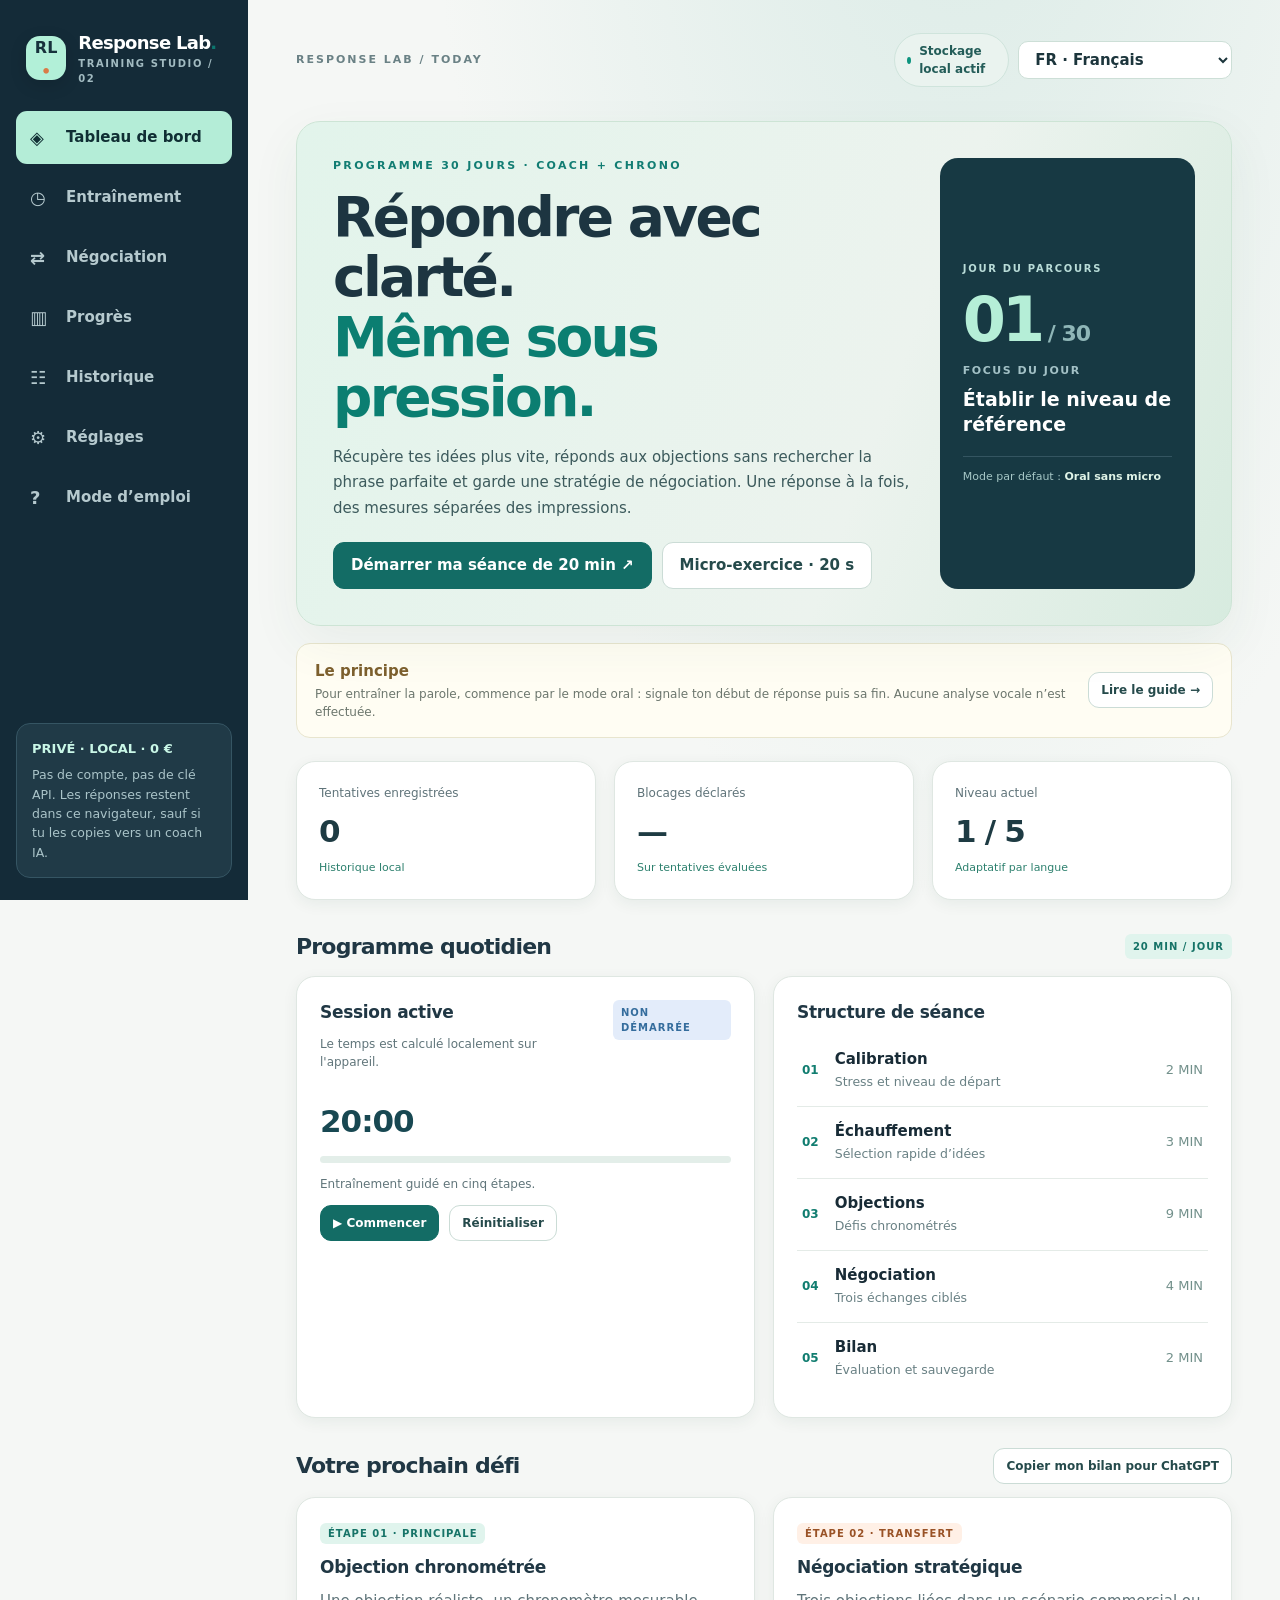
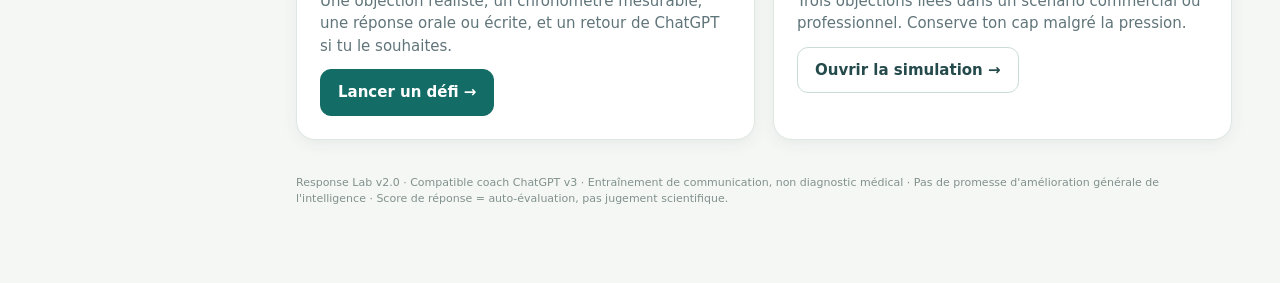
==== commit d539aa21: "Launch redesigned Response Lab v2 interface" ====
--- a/index.html
+++ b/index.html
@@ -1,182 +1,28 @@
-<!doctype html><html lang="fr"><head><meta charset="utf-8"><meta name="viewport" content="width=device-width,initial-scale=1,viewport-fit=cover"><meta name="theme-color" content="#101727"><meta name="description" content="Entraînement local des réponses sous pression."><link rel="manifest" href="manifest.webmanifest"><link rel="icon" type="image/svg+xml" href="icons/icon.svg"><title>Response Lab — Cognitive Performance Trainer (ChatGPT)</title><style>:root{color-scheme:dark;--bg:#0b111e;--panel:#151e2e;--panel2:#1b2637;--line:#2a374a;--text:#f4f6fc;--sub:#9ca9bd;--mint:#82efd0;--blue:#83aeff;--orange:#ffb787;--red:#f58f93;--shadow:0 22px 65px #05091455}
-*{box-sizing:border-box}html{scroll-behavior:smooth}body{margin:0;font:15px/1.5 Inter,ui-sans-serif,system-ui,-apple-system,"Segoe UI",sans-serif;background:radial-gradient(ellipse at 76% -12%,#1b3a56 0%,transparent 36%),var(--bg);color:var(--text);min-height:100vh}button,input,textarea,select{font:inherit}button{cursor:pointer}button:focus-visible,input:focus-visible,textarea:focus-visible,select:focus-visible{outline:2px solid var(--mint);outline-offset:2px}button:disabled{opacity:.42;cursor:not-allowed}.layout{display:grid;grid-template-columns:248px minmax(0,1fr);min-height:100vh}.sidebar{border-right:1px solid var(--line);padding:28px 18px 18px;background:#0d1422;display:flex;flex-direction:column;gap:28px;position:sticky;top:0;height:100vh}.brand{display:flex;align-items:center;gap:12px;padding:0 10px}.logo{height:41px;width:41px;background:linear-gradient(135deg,#71e6d2,#81a8f6);color:#101926;border-radius:12px;display:grid;place-items:center;font-weight:900;font-size:22px;box-shadow:0 0 24px #75dbd833}.brand-name{font-size:18px;font-weight:900;letter-spacing:-.7px}.brand-small{font-size:10px;letter-spacing:1.6px;color:var(--sub);font-weight:800}.nav{display:grid;gap:7px}.nav-btn{background:none;border:0;color:#aab8c9;text-align:left;padding:13px 14px;border-radius:11px;display:flex;align-items:center;gap:12px;font-weight:650}.nav-btn:hover{background:#192435;color:white}.nav-btn.active{background:#25354a;color:#9aeddc}.nav-glyph{font-size:18px;display:inline-flex;width:24px}.aside-bottom{margin-top:auto;padding:15px;background:#172336;border:1px solid #304056;border-radius:14px}.aside-bottom b{display:block;font-size:13px}.aside-bottom small{display:block;color:var(--sub);margin-top:7px;line-height:1.55}.main{width:min(1170px,100%);margin:0 auto;padding:29px clamp(18px,4vw,48px) 75px}.topbar{display:flex;justify-content:space-between;align-items:center;gap:16px;margin-bottom:34px}.breadcrumb{font-size:11px;letter-spacing:2px;color:var(--sub);font-weight:850}.top-actions{display:flex;gap:9px;align-items:center}.pill{display:inline-flex;align-items:center;gap:8px;border:1px solid var(--line);border-radius:999px;padding:8px 12px;background:#172133;color:#bfcbda;font-size:12px;font-weight:700}.online-dot{width:7px;height:7px;border-radius:50%;background:var(--mint)}.language{background:#1e2d40;color:white;border:1px solid #38506a;border-radius:10px;padding:8px 12px;font-weight:750}.view{display:none;animation:up .2s ease}.view.is-active{display:block}@keyframes up{from{opacity:.3;transform:translateY(4px)}to{opacity:1;transform:translateY(0)}}.eyebrow{font-size:11px;font-weight:850;letter-spacing:2px;text-transform:uppercase;color:var(--mint)}h1{font-size:clamp(31px,4vw,51px);line-height:1.1;letter-spacing:-2px;margin:8px 0 15px;max-width:700px}h2{font-size:23px;letter-spacing:-.8px;margin:0 0 12px}h3{font-size:17px;letter-spacing:-.3px;margin:0 0 9px}p{margin:0 0 12px}.muted{color:var(--sub)}.small{font-size:12px}.hero{background:linear-gradient(120deg,#203249 0%,#162537 55%,#1c2c3c 100%);border:1px solid #35485c;border-radius:22px;padding:33px 35px;position:relative;overflow:hidden;margin-bottom:22px}.hero:after{content:"";position:absolute;width:290px;height:290px;border:1px solid #ffffff15;border-radius:50%;right:-112px;top:-110px;box-shadow:0 0 0 40px #ffffff05,0 0 0 80px #ffffff04;pointer-events:none}.hero p{max-width:590px;color:#b9c8d8;line-height:1.7}.hero-actions{display:flex;gap:10px;flex-wrap:wrap;margin-top:21px}.btn{border:1px solid #43526a;background:#26364c;color:var(--text);border-radius:11px;padding:11px 17px;font-weight:800;display:inline-flex;align-items:center;justify-content:center;gap:8px;text-decoration:none;min-height:43px}.btn:hover:not(:disabled){filter:brightness(1.15)}.btn.primary{color:#071c1f;background:var(--mint);border-color:var(--mint)}.btn.ghost{background:#162333}.btn.danger{background:#3a2630;border-color:#754452;color:#ffbec1}.btn.small{padding:8px 12px;min-height:33px;font-size:12px}.btn:disabled{filter:grayscale(.2)}.grid{display:grid;gap:18px}.grid.three{grid-template-columns:repeat(3,minmax(0,1fr))}.grid.two{grid-template-columns:repeat(2,minmax(0,1fr))}.stat{background:var(--panel);border:1px solid var(--line);border-radius:17px;padding:22px}.stat span{font-size:12px;color:var(--sub);display:block}.stat strong{display:block;font-size:31px;letter-spacing:-1.3px;margin-top:6px}.stat small{color:#85ead0;font-size:11px}.card{background:var(--panel);border:1px solid var(--line);border-radius:18px;padding:23px}.card-header{display:flex;justify-content:space-between;gap:15px;align-items:flex-start;margin-bottom:15px}.section-head{display:flex;justify-content:space-between;align-items:center;gap:15px;margin:30px 0 13px}.section-head h2{margin:0}.tag{font-size:10px;letter-spacing:1px;font-weight:800;text-transform:uppercase;border-radius:6px;padding:5px 8px;color:#9beedc;background:#1c3d42}.tag.orange{color:#ffcfaa;background:#533725}.tag.blue{color:#bbd0ff;background:#29385d}.program-list{display:grid;gap:0}.phase-row{padding:13px 5px;display:flex;gap:16px;align-items:center;border-bottom:1px solid #283649}.phase-row:last-child{border:0}.phase-idx{color:#82efd0;font-weight:900;font-variant-numeric:tabular-nums;font-size:12px}.phase-main{flex:1}.phase-main b{display:block}.phase-main small{color:var(--sub)}.phase-time{color:var(--sub);font-variant-numeric:tabular-nums;font-size:13px}.phase-row.now{background:#1a3340;margin:0 -7px;padding:13px 12px;border-radius:11px;border-bottom:none}.phase-row.completed{opacity:.56}.progress-track{height:7px;background:#293548;border-radius:999px;overflow:hidden;margin:12px 0}.progress-fill{height:100%;background:linear-gradient(90deg,#77b1ff,#84efd0);width:0%;transition:width .3s}.session-clock{font-size:31px;letter-spacing:-1px;font-weight:800;font-variant-numeric:tabular-nums}.flex{display:flex;align-items:center;gap:10px;flex-wrap:wrap}.stack{display:grid;gap:14px}.input,textarea,select{width:100%;border:1px solid #36485e;border-radius:11px;background:#0c1726;color:#eff7ff;padding:12px 13px;outline:0}textarea{min-height:118px;resize:vertical;line-height:1.65}textarea::placeholder,input::placeholder{color:#718399}.label{font-size:12px;font-weight:780;color:#b7c7d8;display:block;margin-bottom:8px}.subline{font-size:12px;color:var(--sub);margin-bottom:14px}.range{width:100%;accent-color:var(--mint)}.value{color:var(--mint);font-weight:900}.control-row{display:grid;grid-template-columns:repeat(2,minmax(0,1fr));gap:14px}.challenge-shell{border:1px solid #42626b;background:linear-gradient(135deg,#1c3540,#182536);border-radius:18px;padding:24px;margin:15px 0}.challenge-quote{font-size:clamp(17px,2.5vw,24px);line-height:1.4;font-weight:740;letter-spacing:-.4px;margin:13px 0 17px}.challenge-meta{display:flex;gap:7px;flex-wrap:wrap}.challenge-meta span{font-size:11px;background:#263a4b;border:1px solid #3d5265;color:#c7e0e8;border-radius:6px;padding:5px 8px}.timer{font-variant-numeric:tabular-nums;font-size:clamp(48px,8vw,76px);line-height:1;font-weight:900;letter-spacing:-3px;padding:6px 0}.timer.danger{color:var(--red)}.timer-note{font-size:12px;color:var(--sub)}.attention{padding:12px 15px;border:1px solid #765845;background:#3b2c26;border-radius:11px;color:#ffd0a4;font-size:13px}.success-note{padding:11px 13px;background:#17342e;border:1px solid #346458;border-radius:10px;color:#ade9da;font-size:13px}.hint{color:#9cabbc;font-size:12px;line-height:1.6}.rating-control{display:flex;gap:7px;flex-wrap:wrap}.rating-btn{width:43px;height:42px;background:#1f3044;border:1px solid #42546b;border-radius:10px;color:#dbe6f3;font-weight:900}.rating-btn.on{color:#092422;background:#87ebd2;border-color:#a8f3e1}.form-section{background:#121d2c;border:1px solid #2c3b4f;border-radius:13px;padding:15px}.field-grid{display:grid;grid-template-columns:repeat(2,minmax(0,1fr));gap:13px}.metric-table{width:100%;border-collapse:collapse}.metric-table th{text-align:left;font-size:11px;color:#93a5b7;letter-spacing:.5px;padding:12px 8px;border-bottom:1px solid var(--line)}.metric-table td{font-size:13px;padding:12px 8px;border-bottom:1px solid #273548;vertical-align:top}.metric-table tr:last-child td{border-bottom:0}.table-wrap{overflow:auto}.bar-chart{height:170px;display:flex;gap:8px;align-items:end;border-bottom:1px solid #3e5065;padding-bottom:5px}.bar-cell{flex:1;min-width:10px;display:flex;flex-direction:column;justify-content:end;align-items:center;gap:6px;height:100%}.bar{width:min(26px,100%);border-radius:5px 5px 0 0;min-height:3px;background:linear-gradient(0deg,#508acc,#91ecd9)}.bar-label{font-size:9px;color:var(--sub)}.list-row{display:flex;align-items:center;justify-content:space-between;gap:10px;border-bottom:1px solid #2b394c;padding:13px 0}.list-row:last-child{border:0}.empty{border:1px dashed #46556a;border-radius:13px;padding:22px;color:var(--sub);font-size:13px}.notification{position:fixed;bottom:22px;right:22px;z-index:40;background:#d4faed;color:#062924;border-radius:12px;padding:13px 18px;font-weight:800;box-shadow:var(--shadow);max-width:min(500px,90vw);display:none}.notification.show{display:block}.muted-link{color:var(--blue);text-decoration:underline;text-underline-offset:3px}.footer{margin-top:35px;color:#7f90a6;font-size:11px;line-height:1.5}.kbd{font-size:11px;border:1px solid #43536a;border-radius:5px;padding:1px 4px}.header-title{margin-bottom:28px}.header-title h1{margin:6px 0 12px}.header-title p{color:var(--sub);max-width:720px}.right{margin-left:auto}.warning-text{color:var(--orange)}.hidden{display:none!important}.check{accent-color:#83efd0;height:17px;width:17px}.modal-shade{position:fixed;inset:0;background:#000a;display:none;place-items:center;padding:20px;z-index:50}.modal-shade.open{display:grid}.modal{background:#182535;border:1px solid #40536d;border-radius:18px;padding:25px;width:min(560px,100%);max-height:90vh;overflow:auto}.neg-steps{display:flex;gap:8px}.neg-step{height:5px;background:#36495e;flex:1;border-radius:99px}.neg-step.done{background:#80edd0}.notice{border-left:3px solid #83aaf5;padding:11px 14px;background:#1b2b40;color:#c4d2e1;font-size:13px;border-radius:0 9px 9px 0}.sidenav-mini{display:none}
-@media(max-width:980px){.layout{grid-template-columns:1fr}.sidebar{position:static;height:auto;padding:12px 16px;gap:12px;border-right:0;border-bottom:1px solid var(--line);flex-direction:row;align-items:center;flex-wrap:wrap}.brand{padding:0}.brand-name{font-size:16px}.nav{display:flex;overflow-x:auto;flex:1;justify-content:flex-end}.nav-btn{white-space:nowrap;padding:10px 12px;font-size:12px}.nav-glyph{width:auto}.aside-bottom{display:none}.main{padding:25px 20px 65px}.topbar{margin-bottom:23px}}
-@media(max-width:640px){.sidebar{display:block}.brand{margin-bottom:12px}.nav{justify-content:flex-start;display:flex;width:100%;overflow:auto}.nav-btn{padding:9px 12px;font-size:12px}.nav-glyph{font-size:15px}.main{padding:18px 13px 45px}.topbar{margin-bottom:18px}.top-actions .pill{display:none}.hero{padding:24px 20px}.hero:after{opacity:.45}.grid.three,.grid.two,.field-grid,.control-row{grid-template-columns:1fr}.card{padding:17px}.stat{padding:17px}.stat strong{font-size:26px}.section-head{margin-top:22px}.timer{letter-spacing:-2px}.challenge-shell{padding:18px}.modal{padding:18px}.phase-row{gap:9px}.phase-time{font-size:11px}}
-@media(max-width:980px){.layout{display:block;min-width:0}.sidebar,.main{min-width:0;width:100%}.nav{min-width:0;max-width:100%;overflow-x:auto;overflow-y:hidden}}
-</style></head>
+<!doctype html><html lang="fr"><head><meta charset="utf-8"><meta name="viewport" content="width=device-width,initial-scale=1,viewport-fit=cover"><meta name="theme-color" content="#152a38"><meta name="description" content="Entraînement de réactivité verbale, objections et négociation, avec mesures locales."><link rel="manifest" href="manifest.webmanifest"><link rel="icon" type="image/svg+xml" href="icons/icon.svg"><title>Response Lab 2.0 — Réactivité sous pression</title><link rel="stylesheet" href="assets/app.css"></head>
 <body><div class="layout">
-<aside class="sidebar"><div class="brand"><div class="logo">R</div><div><div class="brand-name">Response Lab<span style="color:var(--mint)">.</span></div><div class="brand-small">COGNITIVE PERFORMANCE</div></div></div>
+<aside class="sidebar"><div class="brand"><div class="logo">RL<span>•</span></div><div><div class="brand-name">Response Lab<span style="color:var(--mint)">.</span></div><div class="brand-small">TRAINING STUDIO / 02</div></div></div>
 <nav class="nav" aria-label="Navigation principale">
-<button class="nav-btn active" data-view="home"><span class="nav-glyph">◈</span> Aujourd'hui</button>
-<button class="nav-btn" data-view="drill"><span class="nav-glyph">◷</span> Objections</button>
+<button class="nav-btn active" data-view="home"><span class="nav-glyph">◈</span> Tableau de bord</button>
+<button class="nav-btn" data-view="drill"><span class="nav-glyph">◷</span> Entraînement</button>
 <button class="nav-btn" data-view="negotiation"><span class="nav-glyph">⇄</span> Négociation</button>
 <button class="nav-btn" data-view="progress"><span class="nav-glyph">▥</span> Progrès</button>
 <button class="nav-btn" data-view="history"><span class="nav-glyph">☷</span> Historique</button>
-<button class="nav-btn" data-view="settings"><span class="nav-glyph">⚙</span> Réglages</button></nav>
-<div class="aside-bottom"><b>LOCAL FIRST · €0</b><small>Vos exercices et vos scores restent dans ce navigateur. Exportez un fichier pour changer d'appareil.</small></div></aside>
-<main class="main"><div class="topbar"><div class="breadcrumb">TRAINING SYSTEM / <span id="crumb">TODAY</span></div><div class="top-actions"><span class="pill"><span class="online-dot"></span><span id="storage-status">Stockage local actif</span></span><select id="global-lang" class="language" aria-label="Langue d'entraînement"><option value="FR">FR · Français</option><option value="EN">EN · English</option></select></div></div>
+<button class="nav-btn" data-view="settings"><span class="nav-glyph">⚙</span> Réglages</button><button class="nav-btn" data-view="guide"><span class="nav-glyph">?</span> Mode d’emploi</button></nav>
+<div class="aside-bottom"><b>PRIVÉ · LOCAL · 0 €</b><small>Pas de compte, pas de clé API. Les réponses restent dans ce navigateur, sauf si tu les copies vers un coach IA.</small></div></aside>
+<main class="main"><div class="topbar"><div class="breadcrumb">RESPONSE LAB / <span id="crumb">TODAY</span></div><div class="top-actions"><span class="pill"><span class="online-dot"></span><span id="storage-status">Stockage local actif</span></span><select id="global-lang" class="language" aria-label="Langue d'entraînement"><option value="FR">FR · Français</option><option value="EN">EN · English</option></select></div></div>
 <section class="view is-active" id="view-home">
-<div class="hero"><div class="eyebrow">YOUR MENTAL PERFORMANCE SYSTEM</div><h1>Clarity under pressure<span style="color:var(--mint)">.</span></h1><p>Entraînez la capacité à répondre à une objection, formuler un argument et maintenir votre efficacité lorsque le temps manque. Une tentative à la fois. Des progrès vérifiables.</p><div class="hero-actions"><button class="btn primary" data-action="start-session">▶ Démarrer 20 min</button><button class="btn ghost" data-view="drill">Exercice rapide →</button></div></div>
+<div class="hero"><div class="hero-main"><div class="eyebrow">PROGRAMME 30 JOURS · COACH + CHRONO</div><h1>Répondre avec clarté.<br><em>Même sous pression.</em></h1><p>Récupère tes idées plus vite, réponds aux objections sans rechercher la phrase parfaite et garde une stratégie de négociation. Une réponse à la fois, des mesures séparées des impressions.</p><div class="hero-actions"><button class="btn primary" data-action="start-session">Démarrer ma séance de 20 min ↗</button><button class="btn ghost" data-action="warmup">Micro-exercice · 20 s</button></div></div><div class="hero-day"><span>JOUR DU PARCOURS</span><strong><span id="program-day">01</span><small> / 30</small></strong><div class="hero-day-label">Focus du jour</div><p id="today-focus">Établir le niveau de référence</p><div class="hero-day-foot">Mode par défaut : <span id="today-mode">Oral sans micro</span></div></div></div>
+<div class="guide-strip"><div><b>Le principe</b><span>Pour entraîner la parole, commence par le mode oral : signale ton début de réponse puis sa fin. Aucune analyse vocale n’est effectuée.</span></div><button class="btn ghost small" data-view="guide">Lire le guide →</button></div>
 <div class="grid three"><div class="stat"><span>Tentatives enregistrées</span><strong id="stat-total">0</strong><small>Historique local</small></div><div class="stat"><span>Blocages déclarés</span><strong id="stat-block">—</strong><small>Sur tentatives évaluées</small></div><div class="stat"><span>Niveau actuel</span><strong id="stat-level">1 / 5</strong><small>Adaptatif par langue</small></div></div>
 <div class="section-head"><h2>Programme quotidien</h2><span class="tag">20 MIN / JOUR</span></div>
-<div class="grid two"><div class="card"><div class="card-header"><div><h3>Session active</h3><p class="muted small">Le temps est calculé localement sur l'appareil.</p></div><span class="tag blue" id="session-status">NON DÉMARRÉE</span></div><div class="session-clock" id="session-clock">20:00</div><div class="progress-track"><div class="progress-fill" id="session-progress"></div></div><p class="small muted" id="session-phase">Démarrez votre routine pour afficher la phase en cours.</p><div class="flex"><button class="btn primary small" data-action="session-toggle" id="session-toggle">▶ Commencer</button><button class="btn ghost small" data-action="session-reset">Réinitialiser</button></div></div><div class="card"><h3>Structure de séance</h3><div class="program-list" id="phase-list"></div></div></div>
-<div class="section-head"><h2>Votre prochain défi</h2></div><div class="grid two"><div class="card"><span class="tag">PRIORITÉ 01</span><h3 style="margin-top:12px">Objection chronométrée</h3><p class="muted">Une objection réaliste. Un délai clair. Une réponse assertive et proportionnée.</p><button class="btn primary" data-view="drill">Lancer un défi →</button></div><div class="card"><span class="tag orange">PRIORITÉ 02</span><h3 style="margin-top:12px">Négociation guidée</h3><p class="muted">Trois objections successives dans une situation professionnelle simulée.</p><button class="btn ghost" data-view="negotiation">Ouvrir la simulation →</button></div></div>
+<div class="grid two"><div class="card"><div class="card-header"><div><h3>Session active</h3><p class="muted small">Le temps est calculé localement sur l'appareil.</p></div><span class="tag blue" id="session-status">NON DÉMARRÉE</span></div><div class="session-clock" id="session-clock">20:00</div><div class="progress-track"><div class="progress-fill" id="session-progress"></div></div><p class="small muted" id="session-phase">Démarre la séance pour suivre les 5 phases. Les exercices se lancent depuis leurs modules.</p><div class="flex"><button class="btn primary small" data-action="session-toggle" id="session-toggle">▶ Commencer</button><button class="btn ghost small" data-action="session-reset">Réinitialiser</button></div></div><div class="card"><h3>Structure de séance</h3><div class="program-list" id="phase-list"></div></div></div>
+<div class="section-head"><h2>Votre prochain défi</h2><button class="btn ghost small" data-action="copy-summary">Copier mon bilan pour ChatGPT</button></div><div class="grid two"><div class="card"><span class="tag">ÉTAPE 01 · PRINCIPALE</span><h3 style="margin-top:12px">Objection chronométrée</h3><p class="muted">Une objection réaliste, un chronomètre mesurable, une réponse orale ou écrite, et un retour de ChatGPT si tu le souhaites.</p><button class="btn primary" data-view="drill">Lancer un défi →</button></div><div class="card"><span class="tag orange">ÉTAPE 02 · TRANSFERT</span><h3 style="margin-top:12px">Négociation stratégique</h3><p class="muted">Trois objections liées dans un scénario commercial ou professionnel. Conserve ton cap malgré la pression.</p><button class="btn ghost" data-view="negotiation">Ouvrir la simulation →</button></div></div>
 </section>
-<section class="view" id="view-drill"><div class="header-title"><div class="eyebrow">MODULE 01 / RAPID RESPONSE</div><h1>Objections chronométrées<span style="color:var(--mint)">.</span></h1><p>Répondez clairement sous pression, sans chercher la formule parfaite. Le compteur mesure le début de la saisie et la durée totale.</p></div><div id="drill-content"></div></section>
+<section class="view" id="view-drill"><div class="header-title"><div class="eyebrow">MODULE 01 / RÉFLEXES VERBAUX</div><h1>Objections &amp; réflexes<span style="color:var(--mint)">.</span></h1><p>Privilégie la parole spontanée, sans enregistrement audio. Le compteur suit le début de réponse déclaré ou la première saisie, ainsi que la durée totale.</p></div><div id="drill-content"></div></section>
 <section class="view" id="view-negotiation"><div class="header-title"><div class="eyebrow">MODULE 02 / STRATEGIC EXCHANGE</div><h1>Négociation<span style="color:var(--mint)">.</span></h1><p>Simulations scénarisées en trois échanges. Le contexte reste cohérent ; les objections sont prédéfinies, pas générées en direct.</p></div><div id="neg-content"></div></section>
-<section class="view" id="view-progress"><div class="header-title"><div class="eyebrow">MEASUREMENT / NOT GUESSWORK</div><h1>Tableau de bord<span style="color:var(--mint)">.</span></h1><p>Le temps est mesuré par l'appareil ; le blocage et le stress sont déclarés par vous. Les notes de qualité sont des auto-évaluations.</p></div><div id="progress-content"></div></section>
+<section class="view" id="view-progress"><div class="header-title"><div class="eyebrow">ÉVALUER / SANS INVENTER</div><h1>Tableau de bord<span style="color:var(--mint)">.</span></h1><p>La saisie est mesurée automatiquement ; le début de parole est signalé manuellement. Le stress, les blocages et les notes restent des auto-évaluations.</p></div><div id="progress-content"></div></section>
 <section class="view" id="view-history"><div class="header-title"><div class="eyebrow">YOUR LOCAL RECORDS</div><h1>Historique<span style="color:var(--mint)">.</span></h1><p>Conservez des données minimales : évitez de saisir des noms ou informations confidentielles de vraies personnes.</p></div><div class="card"><div class="flex" style="margin-bottom:15px"><button class="btn primary small" data-action="export">↓ Export JSON</button><button class="btn ghost small" data-action="export-csv">↓ Export CSV</button><button class="btn ghost small" data-action="import">↑ Import JSON</button><input type="file" id="import-file" accept=".json,application/json" class="hidden"></div><div id="history-content"></div></div></section>
 <section class="view" id="view-settings"><div class="header-title"><div class="eyebrow">YOUR TRAINING CONFIGURATION</div><h1>Réglages<span style="color:var(--mint)">.</span></h1><p>Entraînement exigeant, pression dosée, données locales. Les niveaux de français et d'anglais sont indépendants.</p></div><div class="grid two"><div class="card"><h3>Difficulté actuelle</h3><label class="label" for="setting-level-fr">Français</label><select class="input" id="setting-level-fr"></select><br><br><label class="label" for="setting-level-en">English</label><select class="input" id="setting-level-en"></select><p class="hint" style="margin-top:12px">Niveaux : 1 = 30 s · 2 = 20 s · 3 = 15 s · 4 = 10 s · 5 = 5 s. L'adaptation automatique peut ajuster ces choix.</p></div><div class="card"><h3>Challenge personnalisé</h3><label class="label" for="custom-challenge">Collez une objection reçue depuis ChatGPT ou DeepSeek</label><textarea id="custom-challenge" placeholder="Exemple : Votre proposition est trop chère et vous ne pouvez pas justifier ce prix."></textarea><button class="btn ghost small" data-action="use-custom">Utiliser comme prochain défi →</button><p class="hint" style="margin-top:12px">Le texte collé sert uniquement à l'exercice local. Évitez les données confidentielles.</p></div></div><div class="section-head"><h2>Contrôle des données</h2></div><div class="card stack"><p class="muted">Les réponses et notes sont stockées dans ce navigateur, sur cet appareil. Elles ne sont pas automatiquement synchronisées entre Windows et Android.</p><div class="flex"><button class="btn primary small" data-action="export">Exporter une sauvegarde</button><button class="btn ghost small" data-action="import">Importer une sauvegarde</button><button class="btn danger small" data-action="delete">Effacer les données locales</button></div><div class="notice">Pour utiliser le coach IA, copiez le paquet de défi ou le résumé depuis l'application dans ChatGPT 6 / DeepSeek. Aucun accès API n'est requis.</div></div></section>
-<div class="footer">Response Lab v1.1 · Compatible coach ChatGPT v3 · Entraînement de communication, non diagnostic médical · Pas de promesse d'amélioration générale de l'intelligence · Score de réponse = auto-évaluation, pas jugement scientifique.</div></main></div>
-<div class="notification" id="toast" role="status" aria-live="polite"></div><div id="dialog-root" class="modal-shade"></div><script>(() => {
-'use strict';
-const KEY='response-lab-state-v1';
-const LEVELS=[30,20,15,10,5];
-const PHASES=[['Calibration',2,'Stress et niveau de départ'],['Échauffement',3,'Sélection rapide d’idées'],['Objections',9,'Défis chronométrés'],['Négociation',4,'Trois échanges ciblés'],['Bilan',2,'Évaluation et sauvegarde']];
-const FRENCH=[
-['F01',1,'Réunion','Responsable','Votre proposition coûte trop cher pour un bénéfice incertain.','Défendre la valeur sans nier le risque'],
-['F02',1,'Client','Client','Je ne comprends pas pourquoi nous devrions vous faire confiance.','Rétablir une base de confiance'],
-['F03',1,'Négociation','Partenaire','Votre délai est beaucoup trop long.','Reformuler les attentes et proposer une option'],
-['F04',1,'Réunion','Collègue','Cette idée ne marchera jamais.','Faire préciser l’objection'],
-['F05',1,'Management','Manager','Votre analyse manque de clarté.','Recentrer votre argument'],
-['F06',2,'Budget','Directrice financière','Nous avons déjà une solution moins chère. Pourquoi changer ?','Différencier la valeur apportée'],
-['F07',2,'Management','Manager','Vous défendez cette idée, mais quels résultats concrets pouvez-vous garantir ?','Reconnaître l’incertitude tout en défendant votre méthode'],
-['F08',2,'Client','Acheteur','Un concurrent nous offre une meilleure réduction.','Négocier sur les critères et pas seulement sur le prix'],
-['F09',2,'Réunion','Collègue','Nous avons déjà essayé cela. Nous avons perdu notre temps.','Distinguer le passé et la proposition actuelle'],
-['F10',2,'Négociation','Partenaire','Je veux une réponse ferme aujourd’hui, sinon nous arrêtons la discussion.','Résister à une fausse urgence sans casser la relation'],
-['F11',3,'Réunion stratégique','Directeur','Vous proposez d’accélérer le projet, mais votre plan augmente aussi le risque opérationnel.','Proposer un compromis vérifiable'],
-['F12',3,'Client','Client sceptique','Vous parlez de qualité, mais nous avons déjà connu deux incidents avec votre équipe.','Reconnaître les incidents et proposer des garanties concrètes'],
-['F13',3,'Management','Responsable','Votre idée semble pertinente, mais pourquoi est-elle prioritaire alors que les ressources sont limitées ?','Justifier la priorité avec critères'],
-['F14',3,'Négociation','Acheteur','Si je fais cette concession, qu’êtes-vous prêt à abandonner en retour ?','Préserver l’échange réciproque'],
-['F15',3,'Réunion','Expert','Votre argument suppose que les utilisateurs changeront de comportement. Sur quelle preuve vous basez-vous ?','Distinguer hypothèse et preuve'],
-['F16',4,'Crise projet','Direction','Vous avez demandé plus de temps hier et plus de budget aujourd’hui. Pourquoi devrions-nous vous suivre ?','Répondre avec responsabilité et plan concret'],
-['F17',4,'Négociation','Partenaire exigeant','Je valide votre prix uniquement si vous garantissez une livraison plus rapide et un support renforcé.','Identifier les compromis irréalistes'],
-['F18',4,'Réunion','Manager','J’ai deux minutes. Pourquoi votre solution vaut-elle mieux que l’alternative déjà approuvée ?','Exprimer une différence décisive'],
-['F19',4,'Client','Client mécontent','Vous parlez de partenariat, mais votre contrat met tous les risques de notre côté.','Proposer un partage de risques'],
-['F20',4,'Décision','Direction','Vos données sont partielles et notre concurrent avance. Que décidez-vous maintenant ?','Proposer une décision réversible'],
-['F21',5,'Réunion surprise','Dirigeant','Votre recommandation repose sur une hypothèse fragile. On fait quoi ?','Formuler un prochain pas sûr'],
-['F22',5,'Négociation','Acheteur','Votre concession est insuffisante. Faites mieux.','Garder le cap et demander la contrepartie'],
-['F23',5,'Management','Manager','Vous n’avez pas répondu à ma question. Oui ou non ?','Clarifier sans évasion'],
-['F24',5,'Crise','Responsable','Le plan vient d’échouer. Quelle décision prenez-vous ?','Choisir une action de stabilisation'],
-['F25',5,'Client','Client','Pourquoi ne pas vous remplacer immédiatement ?','Répondre calmement avec faits et solution']
-];
-const ENGLISH=[
-['E01',1,'Team meeting','Manager','Your proposal is too expensive for an uncertain benefit.','Defend value without dismissing risk'],
-['E02',1,'Customer','Client','I do not see why we should trust your team.','Rebuild a basis for trust'],
-['E03',1,'Negotiation','Partner','Your delivery date is far too late.','Clarify constraints and offer an option'],
-['E04',1,'Meeting','Colleague','That idea will never work.','Ask for the specific concern'],
-['E05',1,'Management','Manager','Your analysis is not clear enough.','Reframe your core argument'],
-['E06',2,'Budget review','Finance director','We already have a cheaper solution. Why switch?','Explain meaningful differences in value'],
-['E07',2,'Management','Manager','What concrete outcomes can you guarantee?','Distinguish commitments from uncertainties'],
-['E08',2,'Customer','Buyer','Your competitor is giving us a better discount.','Negotiate on total value'],
-['E09',2,'Team meeting','Colleague','We tried this before and wasted months.','Address what has changed'],
-['E10',2,'Negotiation','Partner','I need a firm answer today or the deal is off.','Resist pressure while keeping options open'],
-['E11',3,'Strategy','Director','You want to move faster, but that also increases operational risk.','Offer a testable compromise'],
-['E12',3,'Customer','Skeptical client','You claim quality, but your team already caused two incidents.','Acknowledge issues and state safeguards'],
-['E13',3,'Management','Manager','Why should this be a priority when our resources are limited?','Justify prioritization'],
-['E14',3,'Negotiation','Buyer','If I make this concession, what will you give in return?','Protect reciprocal value'],
-['E15',3,'Meeting','Expert','You assume people will change behavior. What is the evidence?','Separate evidence from assumptions'],
-['E16',4,'Project crisis','Executive','You requested more time yesterday and more money today. Why should we trust this plan?','Own the problem and propose a measurable plan'],
-['E17',4,'Negotiation','Demanding buyer','I will accept your price only if you deliver faster and offer expanded support.','Make trade-offs explicit'],
-['E18',4,'Meeting','Manager','I have two minutes. Why is your option better than the one we approved?','State the decisive difference'],
-['E19',4,'Customer','Unhappy client','You say partnership, but your contract puts all the risks on us.','Offer fairer risk-sharing'],
-['E20',4,'Decision','Leadership','Your data is incomplete and competitors are moving. What do we decide now?','Propose a reversible decision'],
-['E21',5,'Surprise meeting','Executive','Your entire recommendation rests on a weak assumption. Now what?','Give a credible next action'],
-['E22',5,'Negotiation','Buyer','That concession is not enough. Do better.','Seek a reciprocal move'],
-['E23',5,'Management','Manager','You did not answer my question. Yes or no?','Respond directly while protecting nuance'],
-['E24',5,'Crisis','Leader','The plan just failed. What is your decision?','Select an immediate stabilizing step'],
-['E25',5,'Customer','Client','Why should we not replace you immediately?','Respond with accountability and action']
-];
-const SIMS={FR:[
-{id:'SF1',title:'Renégociation de contrat',role:'Directrice achats',context:'Vous négociez le renouvellement d’un contrat de service. Le client souhaite réduire le prix sans diminuer les prestations.',goal:'Préserver la valeur et obtenir un accord équilibré.',turns:['Votre nouveau prix est injustifiable. Nous voulons 15 % de réduction.','Votre concurrent accepte déjà une baisse de 12 %. Qu’avez-vous de mieux ?','Je veux une garantie écrite et une remise aujourd’hui. Quel est votre dernier mot ?']},
-{id:'SF2',title:'Défense de projet',role:'Directeur opérationnel',context:'Vous proposez un projet d’amélioration alors que l’équipe est déjà sous pression.',goal:'Obtenir une expérimentation limitée.',turns:['Votre projet va perturber les opérations, nous n’avons pas le temps.','Même un pilote consommera des ressources. Qui assumera le risque ?','D’accord, mais je veux un critère d’arrêt très clair. Que proposez-vous ?']},
-{id:'SF3',title:'Négociation des priorités',role:'Responsable hiérarchique',context:'Votre manager demande une tâche urgente alors que vous gérez déjà deux priorités critiques.',goal:'Négocier un arbitrage sans perdre en crédibilité.',turns:['C’est urgent. Je veux ce dossier aujourd’hui, point final.','Tout est prioritaire dans cette équipe. Ne me dites pas que vous n’y arrivez pas.','Quelle solution concrète garantira un résultat acceptable pour demain ?']},
-{id:'SF4',title:'Objection en réunion',role:'Collègue expérimenté',context:'Vous présentez une nouvelle stratégie en réunion. Un collègue senior s’y oppose.',goal:'Défendre la stratégie tout en préservant la coopération.',turns:['Votre approche est trop théorique. Nous avons besoin de résultats concrets.','Même si nous testons, qui nous dit que vous ne sous-estimez pas les coûts ?','Vous avez une phrase pour convaincre le comité de vous donner une chance ?']}
-],EN:[
-{id:'SE1',title:'Contract renewal',role:'Procurement director',context:'You are renewing a services contract. The customer wants a lower price with no reduction in scope.',goal:'Protect value and reach a fair agreement.',turns:['Your new price is impossible to justify. We want a 15% discount.','Your competitor is already offering 12% off. What can you do better?','I want a written guarantee and a discount today. What is your final offer?']},
-{id:'SE2',title:'Project proposal',role:'Operations director',context:'You propose a process improvement while the team is already overloaded.',goal:'Secure approval for a limited pilot.',turns:['Your project will disrupt operations. We do not have time.','Even a pilot needs staff. Who will own the risk?','Fine, but I need a very clear stop condition. What is it?']},
-{id:'SE3',title:'Priority negotiation',role:'Direct manager',context:'Your manager assigns a new urgent task while you already own two critical priorities.',goal:'Negotiate a realistic trade-off with confidence.',turns:['This is urgent. I want it today. End of discussion.','Everything is a priority here. Do not tell me you cannot handle it.','What specific plan will deliver an acceptable result by tomorrow?']},
-{id:'SE4',title:'Strategic objection',role:'Senior colleague',context:'You present a new strategy in a meeting. A senior colleague strongly objects.',goal:'Defend the idea and preserve collaboration.',turns:['Your approach is too theoretical. We need practical outcomes.','Even with a test, how do we know you are not underestimating costs?','Give me one sentence that would persuade the committee to consider this.']}
-]};
-const $=id=>document.getElementById(id);
-const esc=s=>String(s??'').replace(/[&<>"']/g,c=>({'&':'&amp;','<':'&lt;','>':'&gt;','"':'&quot;',"'":'&#39;'}[c]));
-const uid=()=>('R'+Date.now().toString(36)+Math.random().toString(36).slice(2,7));
-const bound=(n,min,max)=>Math.max(min,Math.min(max,Number(n)||0));
-const fmtTime=s=>{const n=Math.max(0,Math.ceil(s));return `${String(Math.floor(n/60)).padStart(2,'0')}:${String(n%60).padStart(2,'0')}`};
-const dateFmt=d=>{try{return new Date(d).toLocaleDateString('fr-FR',{day:'2-digit',month:'short',year:'numeric'})}catch{return '—'}};
-const defaults=()=>({version:1,lang:'FR',levels:{FR:1,EN:1},records:[],session:null});
-let app=defaults(),storageWorking=true,ongoing=null,negotiation=null,currentView='home',customNext=null,toastTimer=null;
-try{const raw=localStorage.getItem(KEY);if(raw){const p=JSON.parse(raw);if(p&&typeof p==='object'){app={...defaults(),...p,levels:{...defaults().levels,...p.levels},records:Array.isArray(p.records)?p.records:[]}}}}catch(e){storageWorking=false}
-if(!['FR','EN'].includes(app.lang))app.lang='FR';
-for(const l of ['FR','EN'])app.levels[l]=bound(app.levels[l]||1,1,5);
-if(app.session?.runningSince){app.session.elapsedMs=Math.min(1200000,(app.session.elapsedMs||0)+Math.max(0,Date.now()-app.session.runningSince));app.session.runningSince=null}
-const save=()=>{try{localStorage.setItem(KEY,JSON.stringify(app));storageWorking=true}catch(e){storageWorking=false}const el=$('storage-status');if(el)el.textContent=storageWorking?'Stockage local actif':'Stockage indisponible';};
-function toast(msg){const t=$('toast');t.textContent=msg;t.classList.add('show');clearTimeout(toastTimer);toastTimer=setTimeout(()=>t.classList.remove('show'),3500)}
-function nav(name){if(!['home','drill','negotiation','progress','history','settings'].includes(name))return;currentView=name;document.querySelectorAll('.view').forEach(v=>v.classList.toggle('is-active',v.id===`view-${name}`));document.querySelectorAll('.nav-btn').forEach(b=>b.classList.toggle('active',b.dataset.view===name));$('crumb').textContent=({home:'TODAY',drill:'TIMED OBJECTIONS',negotiation:'NEGOTIATION',progress:'PROGRESS',history:'HISTORY',settings:'SETTINGS'})[name];renderCurrent();window.scrollTo({top:0,behavior:'instant'})}
-function renderCurrent(){renderHome();if(currentView==='drill')renderExercise('drill');if(currentView==='negotiation')renderExercise('negotiation');if(currentView==='progress')renderProgress();if(currentView==='history')renderHistory();if(currentView==='settings')renderSettings()}
-const currentLevel=()=>app.levels[app.lang];
-const sessElapsed=()=>app.session?Math.max(0,Math.min(1200000,(app.session.elapsedMs||0)+(app.session.runningSince?Date.now()-app.session.runningSince:0))):0;
-function startSession(){if(app.session&&!app.session.completed&&sessElapsed()>0){dialog('Redémarrer la session ?','Le temps écoulé sera réinitialisé. Les tentatives déjà enregistrées resteront dans l’historique.',()=>{app.session=null;startSession()});return}app.session={id:uid(),date:new Date().toISOString(),elapsedMs:0,runningSince:Date.now(),completed:false};save();renderHome();toast('Session de 20 minutes démarrée')}
-function toggleSession(){if(!app.session||app.session.completed){startSession();return}if(app.session.runningSince){app.session.elapsedMs=sessElapsed();app.session.runningSince=null}else{app.session.runningSince=Date.now()}save();renderHome()}
-function resetSession(){dialog('Recommencer la session ?','Le compteur actuel sera réinitialisé. Les tentatives déjà enregistrées resteront dans l’historique.',()=>{app.session=null;save();renderHome()})}
-function phaseIndex(elapsed){let cumulative=0;for(let i=0;i<PHASES.length;i++){cumulative+=PHASES[i][1]*60;if(elapsed<cumulative)return i}return PHASES.length-1}
-function renderHome(){const records=app.records.filter(r=>r.lang===app.lang),known=records.filter(r=>r.blocked===true||r.blocked===false),blocks=known.filter(r=>r.blocked).length;
-$('stat-total').textContent=String(records.length);$('stat-block').textContent=known.length?`${Math.round(blocks/known.length*100)} %`:'—';$('stat-level').textContent=`${currentLevel()} / 5`;
-const el=sessElapsed()/1000;const finished=Boolean(app.session)&&(el>=1200||app.session.completed);if(finished&&app.session&&!app.session.completed){app.session.elapsedMs=1200000;app.session.runningSince=null;app.session.completed=true;save();toast('Session de 20 minutes terminée')}
-$('session-clock').textContent=fmtTime(1200-el);$('session-progress').style.width=`${Math.min(100,el/1200*100)}%`;
-const active=!!app.session&&!finished;const running=active&&!!app.session.runningSince;$('session-status').textContent=finished?'TERMINÉE':running?'EN COURS':active?'EN PAUSE':'NON DÉMARRÉE';$('session-toggle').textContent=finished||!app.session?'▶ Commencer':running?'Ⅱ Pause':'▶ Reprendre';$('session-phase').textContent=!app.session?'Entraînement guidé en cinq étapes.':finished?'Routine terminée. Pensez à exporter régulièrement vos résultats.':`Phase en cours : ${PHASES[phaseIndex(el)][0]}.`;
-const idx=app.session?phaseIndex(el):0;$('phase-list').innerHTML=PHASES.map((p,i)=>`<div class="phase-row ${app.session&&i===idx&&!finished?'now':''} ${app.session&&(i<idx||finished)?'completed':''}"><span class="phase-idx">0${i+1}</span><div class="phase-main"><b>${p[0]}</b><small>${p[2]}</small></div><span class="phase-time">${p[1]} MIN</span></div>`).join('');
-}
-function pickChallenge(){if(customNext){const custom={id:'CUSTOM-'+uid(),level:currentLevel(),category:'Personnalisé',role:'Interlocuteur',objection:customNext,goal:'Formuler une réponse assertive et pertinente'};customNext=null;return custom}
-const source=app.lang==='FR'?FRENCH:ENGLISH;const all=source.filter(r=>r[1]===currentLevel());const lastIds=new Set(app.records.filter(r=>r.lang===app.lang&&r.mode==='timed_objection').slice(-Math.min(4,all.length-1)).map(r=>r.challengeId));const eligible=all.filter(r=>!lastIds.has(r[0]));const arr=eligible.length?eligible:all;const row=arr[Math.floor(Math.random()*arr.length)];return {id:row[0],level:row[1],category:row[2],role:row[3],objection:row[4],goal:row[5]}}
-function prepareDrill(baseline=false){ongoing={mode:'timed_objection',challenge:pickChallenge(),lang:app.lang,level:currentLevel(),condition:baseline?'baseline':'timed',deadline:baseline?60:LEVELS[currentLevel()-1],stage:'ready',response:'',stress:null,ratings:{relevance:null,reasoning:null,strategy:null},blocked:'unknown',feedback:''};nav('drill')}
-function startNegotiation(id){const s=(SIMS[app.lang]||[]).find(x=>x.id===id)||SIMS[app.lang][0];negotiation={id:s.id,scenario:s,round:0,transcript:[]};prepareNegTurn()}
-function prepareNegTurn(){const s=negotiation?.scenario;if(!s)return;const turn=negotiation.round;ongoing={mode:'negotiation',condition:'timed',challenge:{id:`${s.id}-T${turn+1}`,level:currentLevel(),category:s.title,role:s.role,objection:s.turns[turn],goal:s.goal,context:s.context},lang:app.lang,level:currentLevel(),deadline:LEVELS[currentLevel()-1],stage:'ready',response:'',stress:null,ratings:{relevance:null,reasoning:null,strategy:null},blocked:'unknown',feedback:''};nav('negotiation')}
-function nextChallenge(){if(ongoing?.mode==='negotiation'&&negotiation){if(negotiation.round<negotiation.scenario.turns.length-1){negotiation.round++;prepareNegTurn()}else{ongoing=null;negotiation=null;renderExercise('negotiation');toast('Simulation de négociation terminée')}}else{prepareDrill()}}
-function timerMarkup(x){const elapsed=x.start? (x.end||performance.now())-x.start:0;const secs=Math.max(0,x.deadline-elapsed/1000);return `<div class="timer ${secs<=3?'danger':''}" id="challenge-clock">${fmtTime(secs)}</div><div class="timer-note" id="challenge-note">${secs<=0?'Délai dépassé. Vous pouvez terminer puis enregistrer.':'Le compte à rebours est actif.'}</div>`}
-function challengeCard(x,visible){return `<div class="challenge-shell"><div class="challenge-meta"><span>${esc(x.challenge.category)}</span><span>${esc(x.challenge.role)}</span><span>NIVEAU ${x.level} / 5</span><span>${x.deadline} SEC</span></div>${x.challenge.context?`<p class="small muted" style="margin-top:13px">${esc(x.challenge.context)}</p>`:''}<p class="small muted" style="margin-top:12px">Objectif : ${esc(x.challenge.goal)}</p>${visible?`<div class="challenge-quote">« ${esc(x.challenge.objection)} »</div>`:`<div class="notice" style="margin-top:12px">L'objection apparaît quand vous déclenchez le chronomètre, pour éviter de préparer la réponse à l'avance.</div>`}</div>`}
-function renderExercise(which){const target=$(which==='drill'?'drill-content':'neg-content');if(!target)return;
-if(!ongoing||ongoing.mode!==(which==='drill'?'timed_objection':'negotiation')){if(which==='drill'){target.innerHTML=`<div class="grid two"><div class="card"><div class="eyebrow">READY WHEN YOU ARE</div><h2 style="margin-top:12px">Niveau ${currentLevel()}</h2><p class="muted">${LEVELS[currentLevel()-1]} secondes pour commencer et formuler votre réponse. L'objection est masquée avant le départ.</p><div class="flex"><button class="btn primary" data-action="new-drill">Créer un défi →</button><button class="btn ghost" data-action="baseline">Essai de référence · 60 s</button></div></div><div class="card"><h3>Règles</h3><p class="muted small">Une objection à la fois. Tapez votre réponse ; l’application mesure le délai avant la première saisie et le délai total. Évaluez ensuite la qualité et le stress.</p><p class="hint">Sans API : copiez le paquet d'évaluation vers ChatGPT ou DeepSeek pour un avis externe.</p></div></div>`}else{target.innerHTML=`<div class="card"><div class="card-header"><div><h3>Choisir une simulation</h3><p class="muted small">Chaque simulation comporte trois objections scénarisées.</p></div><span class="tag orange">3 TOURS</span></div><div class="stack">${SIMS[app.lang].map(s=>`<div class="list-row"><div><b>${esc(s.title)}</b><p class="small muted" style="margin:4px 0 0">${esc(s.context)}</p></div><button class="btn ghost small" data-action="start-neg" data-id="${s.id}">Choisir →</button></div>`).join('')}</div></div>`}return}
-const x=ongoing;const isNeg=x.mode==='negotiation';const heading=isNeg?`<div class="neg-steps" aria-label="Progression de la simulation">${negotiation.scenario.turns.map((_,i)=>`<div class="neg-step ${i<=negotiation.round?'done':''}"></div>`).join('')}</div><p class="small muted" style="margin-top:10px">Tour ${negotiation.round+1} / ${negotiation.scenario.turns.length} · ${esc(negotiation.scenario.title)}</p>`:'';
-if(x.stage==='ready'){target.innerHTML=`${heading}<div class="card"><div class="card-header"><h3>Défi prêt</h3><span class="tag">${x.deadline} SECONDES</span></div>${challengeCard(x,false)}<button class="btn primary" data-action="begin-challenge">▶ Afficher l'objection et démarrer</button> <button class="btn ghost" data-action="cancel-challenge">Annuler</button></div>`;return}
-if(x.stage==='active'){target.innerHTML=`${heading}<div class="card"><div class="flex" style="justify-content:space-between;align-items:center"><div>${timerMarkup(x)}</div><span class="tag orange">EN COURS</span></div>${challengeCard(x,true)}<label class="label" for="response-text">Votre réponse</label><textarea id="response-text" rows="5" placeholder="Commencez ici. L'application enregistre l'instant de la première saisie...">${esc(x.response)}</textarea><div class="flex" style="margin-top:12px"><button class="btn primary" data-action="submit-challenge">Terminer et évaluer →</button><button class="btn ghost" data-action="cancel-challenge">Abandonner</button></div><div class="hint" style="margin-top:13px">Le compteur continue après l'échéance afin de mesurer les réponses tardives. Une saisie collée compte aussi comme première entrée.</div></div>`;return}
-if(x.stage==='review'){target.innerHTML=`${heading}<div class="card"><div class="card-header"><h3>Évaluer la tentative</h3><span class="tag blue">AUTO-ÉVALUATION</span></div>${challengeCard(x,true)}<div class="grid three" style="margin-bottom:16px"><div class="stat"><span>Première saisie</span><strong style="font-size:24px">${x.firstInput===null?'—':(x.firstInput/1000).toFixed(1)+' s'}</strong></div><div class="stat"><span>Durée de réponse</span><strong style="font-size:24px">${(x.endElapsed/1000).toFixed(1)} s</strong></div><div class="stat"><span>Délai prévu</span><strong style="font-size:24px">${x.deadline} s</strong></div></div><p class="small muted">${x.endElapsed/1000>x.deadline?'Délai dépassé : enregistrez la tentative sans masquer cet écart.':'Tentative terminée dans le délai.'}</p><div class="form-section"><label class="label">Réponse enregistrée</label><p style="white-space:pre-wrap">${esc(x.response||'[aucun texte]')}</p></div><div class="stack" style="margin-top:16px">${['relevance','reasoning','strategy'].map(key=>`<div class="form-section"><label class="label">${({relevance:'Pertinence',reasoning:'Raisonnement',strategy:'Communication stratégique'})[key]} · 0 à 4</label><div class="rating-control" data-score-row="${key}">${[0,1,2,3,4].map(n=>`<button class="rating-btn ${x.ratings[key]===n?'on':''}" data-score="${key}" data-value="${n}" aria-label="Note ${n} sur 4" type="button">${n}</button>`).join('')}</div></div>`).join('')}<div class="field-grid"><div class="form-section"><label class="label" for="stress-select">Stress ressenti (0–10, facultatif)</label><select class="input" id="stress-select"><option value="">Non renseigné</option>${Array.from({length:11},(_,i)=>`<option value="${i}" ${x.stress===i?'selected':''}>${i} / 10</option>`).join('')}</select></div><div class="form-section"><label class="label" for="blocked-select">Blocage cognitif ressenti</label><select class="input" id="blocked-select"><option value="unknown" ${x.blocked==='unknown'?'selected':''}>Non renseigné</option><option value="yes" ${x.blocked==='yes'?'selected':''}>Oui</option><option value="no" ${x.blocked==='no'?'selected':''}>Non</option></select></div></div><div><label class="label" for="feedback-note">Note personnelle / retour du coach (facultatif)</label><textarea rows="2" id="feedback-note" placeholder="Exemple : réponse trop longue, objection traitée après 2 phrases...">${esc(x.feedback)}</textarea></div><div class="flex"><button class="btn ghost" data-action="copy-coach">Copier pour le coach IA</button><button class="btn primary" data-action="save-challenge">Enregistrer la tentative →</button></div><p class="hint">Si vous n'évaluez pas les trois dimensions, elles restent inconnues ; l'adaptation de niveau nécessite des scores complets.</p></div></div>`;return}
-if(x.stage==='saved'){target.innerHTML=`${heading}<div class="card"><span class="tag">TENTATIVE ENREGISTRÉE</span><h2 style="margin-top:15px">Un pas plus précis.</h2><p class="muted">${esc(x.adaptationMessage||'Niveau conservé.')} Votre réponse a été enregistrée localement et peut être exportée.</p><div class="flex"><button class="btn primary" data-action="next-challenge">${isNeg?(negotiation.round+1<negotiation.scenario.turns.length?'Prochaine objection →':'Terminer la simulation →'):'Nouveau défi →'}</button><button class="btn ghost" data-action="copy-coach">Copier pour le coach IA</button><button class="btn ghost" data-view="progress">Voir les progrès</button></div></div>`}
-}
-function beginChallenge(){if(!ongoing||ongoing.stage!=='ready')return;ongoing.start=performance.now();ongoing.firstInput=null;ongoing.stage='active';renderExercise(ongoing.mode==='negotiation'?'negotiation':'drill');$('response-text')?.focus()}
-function submitChallenge(){if(!ongoing||ongoing.stage!=='active')return;const x=ongoing;x.end=performance.now();x.endElapsed=x.end-x.start;x.stage='review';renderExercise(x.mode==='negotiation'?'negotiation':'drill')}
-function cancelChallenge(){if(ongoing?.mode==='negotiation')negotiation=null;ongoing=null;renderCurrent()}
-function saveChallenge(){if(!ongoing||ongoing.stage!=='review')return;const x=ongoing;const b=x.blocked==='yes'?true:x.blocked==='no'?false:x.response.trim()?null:true;
-const record={id:uid(),timestamp:new Date().toISOString(),mode:x.mode,lang:x.lang,condition:x.condition||'timed',challengeId:x.challenge.id,category:x.challenge.category,role:x.challenge.role,objection:x.challenge.objection,objective:x.challenge.goal,response:x.response,deadlineSec:x.deadline,firstInputSec:x.firstInput===null?null:Math.round(x.firstInput)/1000,responseTimeSec:Math.round(x.endElapsed)/1000,blocked:b,stress:x.stress,relevance:x.ratings.relevance,reasoning:x.ratings.reasoning,strategy:x.ratings.strategy,feedback:x.feedback,level:x.level,source:'local',sessionId:app.session?.id??null};
-app.records.push(record);if(negotiation&&x.mode==='negotiation')negotiation.transcript.push({objection:x.challenge.objection,response:x.response});x.adaptationMessage=x.condition==='baseline'?'Référence confortable enregistrée ; niveau non modifié.':adapt(x.lang);x.stage='saved';save();renderExercise(x.mode==='negotiation'?'negotiation':'drill');toast('Tentative enregistrée')}
-const fullScores=r=>[r.relevance,r.reasoning,r.strategy].every(v=>Number.isInteger(v)&&v>=0&&v<=4);
-const quality=r=>fullScores(r)?(r.relevance+r.reasoning+r.strategy)/3:null;
-function adapt(lang){const level=app.levels[lang];const attempts=app.records.filter(r=>r.lang===lang&&r.level===level&&r.source==='local').slice(-3);const recentAll=app.records.filter(r=>r.lang===lang&&r.source==='local').slice(-2);
-if(attempts.length&&attempts[attempts.length-1].stress!==null&&attempts[attempts.length-1].stress>=8){app.levels[lang]=Math.max(1,level-1);return app.levels[lang]<level?'Stress élevé : niveau réduit pour la prochaine tentative.':'Stress élevé : prochaine tentative simplifiée.'}
-if(recentAll.length===2&&recentAll.every(r=>r.blocked===true)){app.levels[lang]=Math.max(1,level-1);return app.levels[lang]<level?'Deux blocages consécutifs : niveau réduit.':'Deux blocages consécutifs : niveau 1 maintenu.'}
-if(attempts.length===3&&attempts.every(r=>fullScores(r)&&Math.min(r.relevance,r.reasoning,r.strategy)>=3&&r.blocked===false&&r.stress!==null&&r.stress<=6&&r.responseTimeSec!==null&&r.responseTimeSec<=r.deadlineSec)){app.levels[lang]=Math.min(5,level+1);return app.levels[lang]>level?'Trois réponses solides : niveau augmenté d’un palier.':'Niveau maximal maintenu.'}
-return 'Niveau maintenu : cherchez une série de réponses cohérentes, pertinentes et stables.'}
-function renderSettings(){const opt=Array.from({length:5},(_,i)=>`<option value="${i+1}">${i+1} — ${LEVELS[i]} secondes</option>`).join('');$('setting-level-fr').innerHTML=opt;$('setting-level-en').innerHTML=opt;$('setting-level-fr').value=app.levels.FR;$('setting-level-en').value=app.levels.EN}
-function renderProgress(){const rows=app.records.filter(r=>r.lang===app.lang).slice(),scored=rows.filter(fullScores),known=rows.filter(r=>r.blocked!==null),blocked=known.filter(r=>r.blocked).length,lat=rows.filter(r=>Number.isFinite(r.firstInputSec)),avg=lat.length?lat.reduce((s,r)=>s+r.firstInputSec,0)/lat.length:null,qAvg=scored.length?scored.reduce((s,r)=>s+quality(r),0)/scored.length:null;
-let chart='';const today=new Date();const days=Array.from({length:14},(_,i)=>{const d=new Date(today.getFullYear(),today.getMonth(),today.getDate()-13+i);const day=d.getFullYear()+'-'+String(d.getMonth()+1).padStart(2,'0')+'-'+String(d.getDate()).padStart(2,'0');return {day,label:`${d.getDate()}/${d.getMonth()+1}`,count:rows.filter(r=>String(r.timestamp||'').slice(0,10)===day).length}});const max=Math.max(1,...days.map(d=>d.count));chart=days.map(d=>`<div class="bar-cell" title="${esc(d.day)} : ${d.count} tentative(s)"><div class="bar" style="height:${Math.max(3,Math.round(d.count/max*126))}px"></div><span class="bar-label">${d.label}</span></div>`).join('');
-const recent=rows.slice(-8).reverse();$('progress-content').innerHTML=`<div class="grid three"><div class="stat"><span>Blocages déclarés</span><strong>${known.length?Math.round(blocked/known.length*100)+' %':'—'}</strong><small>${known.length} tentative(s) renseignée(s)</small></div><div class="stat"><span>Première saisie · moyenne</span><strong>${avg===null?'—':avg.toFixed(1)+' s'}</strong><small>${lat.length} mesure(s) locales ou importées</small></div><div class="stat"><span>Qualité auto-évaluée</span><strong>${qAvg===null?'—':qAvg.toFixed(1)+' / 4'}</strong><small>${scored.length} tentative(s) notée(s)</small></div></div><div class="grid two" style="margin-top:18px"><div class="card"><div class="card-header"><h3>Activité · 14 derniers jours</h3><span class="tag blue">${app.lang}</span></div><div class="bar-chart">${chart}</div><p class="hint" style="margin-top:14px">Barres = nombre de tentatives. Pas une preuve de gain cognitif.</p></div><div class="card"><h3>Échelle d'entraînement</h3><div class="stack">${LEVELS.map((n,i)=>`<div class="flex" style="justify-content:space-between"><span class="small" style="color:${i+1===currentLevel()?'var(--mint)':'var(--sub)'}">Niveau ${i+1} ${i+1===currentLevel()?'← ACTUEL':''}</span><b>${n} s</b></div>`).join('')}</div><div class="notice" style="margin-top:14px">Progression : 3 bonnes tentatives comparables ; recul : stress ≥ 8/10 ou 2 blocages consécutifs.</div></div></div><div class="section-head"><h2>Tentatives récentes</h2><button class="btn ghost small" data-view="history">Voir tout →</button></div><div class="card">${recent.length?`<div class="table-wrap"><table class="metric-table"><thead><tr><th>Date</th><th>Type</th><th>Première saisie</th><th>Blocage</th><th>Note</th></tr></thead><tbody>${recent.map(r=>`<tr><td>${dateFmt(r.timestamp)}</td><td>${r.mode==='negotiation'?'Négociation':'Objection'}</td><td>${r.firstInputSec===null?'—':Number(r.firstInputSec).toFixed(1)+' s'}</td><td>${r.blocked===null?'—':r.blocked?'Oui':'Non'}</td><td>${quality(r)===null?'—':quality(r).toFixed(1)+'/4'}</td></tr>`).join('')}</tbody></table></div>`:'<div class="empty">Pas encore de tentative. Commencez un défi pour obtenir votre première mesure.</div>'}</div><div class="notice" style="margin-top:18px">Référence : ${rows.filter(r=>r.condition==='baseline').length} tentative(s) de 60 s · Entraînement chronométré : ${rows.filter(r=>r.condition!=='baseline').length} tentative(s). Comparez seulement des tâches comparables, à niveau et langue identiques.</div><div class="notice" style="margin-top:18px">Pour évaluer la résistance au stress, comparez des exercices nouveaux et de difficulté comparable, en conditions confortables et chronométrées. Les données brutes ne démontrent pas à elles seules un transfert dans la vie réelle.</div>`}
-function renderHistory(){const rows=app.records.slice().reverse();$('history-content').innerHTML=rows.length?`<div class="table-wrap"><table class="metric-table"><thead><tr><th>Date</th><th>Langue</th><th>Défi</th><th>Délai</th><th>Réponse</th><th>Blocage</th></tr></thead><tbody>${rows.map(r=>`<tr><td>${dateFmt(r.timestamp)}</td><td>${esc(r.lang||'—')}</td><td><b>${esc(r.challengeId||'—')}</b><br><span class="muted small">${esc(r.category||'')}</span></td><td>${Number(r.deadlineSec)||'—'} s</td><td>${r.responseTimeSec===null?'—':Number(r.responseTimeSec).toFixed(1)+' s'}</td><td>${r.blocked===null?'—':r.blocked?'Oui':'Non'}</td></tr>`).join('')}</tbody></table></div>`:'<div class="empty">Votre historique est vide. Les nouvelles tentatives apparaîtront ici.</div>'}
-function download(name,content,type){const blob=new Blob([content],{type});const url=URL.createObjectURL(blob);const a=document.createElement('a');a.href=url;a.download=name;document.body.appendChild(a);a.click();a.remove();setTimeout(()=>URL.revokeObjectURL(url),1500)}
-function exportJson(){download(`response-lab-backup-${new Date().toISOString().slice(0,10)}.json`,JSON.stringify({format:'response-lab-backup-v1',exportedAt:new Date().toISOString(),data:app},null,2),'application/json');toast('Sauvegarde JSON téléchargée')}
-function exportCsv(){const cols=['timestamp','mode','lang','condition','challengeId','level','deadlineSec','firstInputSec','responseTimeSec','blocked','stress','relevance','reasoning','strategy','source'];const csv=[cols.join(','),...app.records.map(r=>cols.map(k=>{const v=r[k]===null||r[k]===undefined?'':String(r[k]);return '"'+v.replace(/"/g,'""')+'"'}).join(','))].join('\r\n');download(`response-lab-records-${new Date().toISOString().slice(0,10)}.csv`, '\ufeff'+csv,'text/csv;charset=utf-8');toast('CSV téléchargé')}
-function validRecord(r){return r&&typeof r==='object'&&typeof r.id==='string'&&r.id.length<100&&['FR','EN'].includes(r.lang)&&typeof r.timestamp==='string'&&r.timestamp.length<80&&Number.isFinite(Date.parse(r.timestamp))}
-function importedCoach(report){if(report.schema!=='cognitive-response-v1'||!Array.isArray(report.attempts))throw Error('Format de rapport IA invalide');return report.attempts.slice(0,1000).map((a,i)=>({id:`I-${report.session_id||'coach'}-${a.challenge_id||i}-${i}`,timestamp:report.date&&Number.isFinite(Date.parse(report.date))?new Date(report.date).toISOString():new Date().toISOString(),mode:a.challenge_type==='negotiation'?'negotiation':'timed_objection',lang:['FR','EN'].includes(report.language)?report.language:'FR',condition:'timed',challengeId:String(a.challenge_id||`I-${i}`).slice(0,100),category:'Import IA',role:'',objection:'',objective:'',response:'',deadlineSec:Math.max(0,Number(a.deadline_sec)||0),firstInputSec:null,responseTimeSec:Number.isFinite(a.response_time_sec)?a.response_time_sec:null,blocked:typeof a.blocked==='boolean'?a.blocked:null,stress:Number.isFinite(a.stress_0_10)?a.stress_0_10:null,relevance:Number.isInteger(a.relevance_0_4)?a.relevance_0_4:null,reasoning:Number.isInteger(a.reasoning_0_4)?a.reasoning_0_4:null,strategy:Number.isInteger(a.strategy_0_4)?a.strategy_0_4:null,feedback:String(a.feedback_note||'').slice(0,3000),level:bound(a.difficulty_level||report.current_level||1,1,5),source:'coach-import',sessionId:String(report.session_id||'').slice(0,100)}))}
-async function importFile(file){if(!file)return;try{if(file.size>4_000_000)throw Error('Fichier trop volumineux (4 Mo maximum)');const payload=JSON.parse(await file.text());let records=[];if(payload.format==='response-lab-backup-v1'&&payload.data&&Array.isArray(payload.data.records)){records=payload.data.records;if(payload.data.levels){for(const l of ['FR','EN'])if(payload.data.levels[l])app.levels[l]=bound(payload.data.levels[l],1,5)}}else if(payload.schema==='cognitive-response-v1'){records=importedCoach(payload)}else throw Error('Format JSON inconnu');if(records.length>5000)throw Error('Maximum 5000 éléments par import');let added=0;const existing=new Set(app.records.map(r=>r.id));for(const r of records){if(validRecord(r)&&!existing.has(r.id)){const clean={...r};for(const k of ['response','objection','objective','feedback','category','role'])if(typeof clean[k]==='string')clean[k]=clean[k].slice(0,10000);app.records.push(clean);existing.add(r.id);added++}}save();renderCurrent();toast(`${added} tentative(s) importée(s)`)}catch(e){toast('Import impossible : '+e.message)}finally{$('import-file').value=''}}
-function safeCopy(text){if(navigator.clipboard&&window.isSecureContext)return navigator.clipboard.writeText(text).then(()=>toast('Copié dans le presse-papiers')).catch(()=>fallbackCopy(text));return fallbackCopy(text)}
-function fallbackCopy(text){const a=document.createElement('textarea');a.value=text;a.style.position='fixed';a.style.left='-9999px';document.body.appendChild(a);a.focus();a.select();let ok=false;try{ok=document.execCommand('copy')}catch{}a.remove();toast(ok?'Copié dans le presse-papiers':'Copie impossible : utilisez le navigateur en HTTPS ou sur localhost')}
-function coachPacket(){if(!ongoing)return '';const x=ongoing;const time=x.endElapsed===undefined?null:Math.round(x.endElapsed)/1000;return `Tu es mon coach de performance cognitive selon le Master Prompt ULTIMATE v3.0 (Cognitive Response Trainer). Applique le mode EVALUATION de ce master prompt, sans débuter un nouveau défi. Analyse cette tentative sans inventer de mesures. Donne une force observée, une faiblesse, un correctif précis, puis un score motivé sur 0–4 pour pertinence, raisonnement et communication stratégique. Ne prétends pas connaître mon état mental.\n\nLangue : ${x.lang}\nContexte : ${x.challenge.context||x.challenge.category}\nRôle adverse : ${x.challenge.role}\nObjectif : ${x.challenge.goal}\nObjection : ${x.challenge.objection}\nRéponse : ${x.response||'[aucune réponse]'}\nDélai prévu : ${x.deadline} secondes\nTemps réel : ${time===null?'non mesuré':time+' s'}\nPremière saisie : ${x.firstInput===null?'non mesurée':(x.firstInput/1000).toFixed(1)+' s'}\nStress déclaré : ${x.stress===null?'non indiqué':x.stress+'/10'}\nBlocage déclaré : ${x.blocked==='unknown'?'inconnu':x.blocked==='yes'?'oui':'non'}\n\nConclue par une micro-consigne de réessai en une phrase.`}
-function copySummary(){const rows=app.records.filter(r=>r.lang===app.lang).slice(-20);const exportObj={schema:'cognitive-response-v1',session_id:app.session?.id||'local-app',date:new Date().toISOString(),language:app.lang,current_level:app.levels[app.lang],attempts:rows.map(r=>({challenge_id:r.challengeId,challenge_type:r.mode,deadline_sec:r.deadlineSec,response_time_sec:r.responseTimeSec??null,stress_0_10:r.stress??null,blocked:r.blocked??null,relevance_0_4:r.relevance??null,reasoning_0_4:r.reasoning??null,strategy_0_4:r.strategy??null,feedback_note:r.feedback||''})),recurring_weaknesses:[],observed_strengths:[],suggested_next_level:app.levels[app.lang],next_session_focus:'Réduire les blocages sous pression'};safeCopy('Voici mon rapport local. Prends en compte les valeurs manquantes sans les inventer.\n'+JSON.stringify(exportObj,null,2))}
-function dialog(title,message,onConfirm){const root=$('dialog-root');root.classList.add('open');root.innerHTML=`<div class="modal" role="dialog" aria-modal="true" aria-label="${esc(title)}"><h2>${esc(title)}</h2><p class="muted">${esc(message)}</p><div class="flex"><button class="btn danger" id="confirm-dialog">Confirmer</button><button class="btn ghost" id="cancel-dialog">Annuler</button></div></div>`;$('confirm-dialog').onclick=()=>{root.classList.remove('open');root.innerHTML='';onConfirm()};$('cancel-dialog').onclick=()=>{root.classList.remove('open');root.innerHTML=''}}
-function onAction(action,button){switch(action){case'start-session':startSession();return;case'session-toggle':toggleSession();return;case'session-reset':resetSession();return;case'new-drill':prepareDrill();return;case'baseline':prepareDrill(true);return;case'start-neg':startNegotiation(button.dataset.id);return;case'begin-challenge':beginChallenge();return;case'submit-challenge':submitChallenge();return;case'cancel-challenge':cancelChallenge();return;case'next-challenge':nextChallenge();return;case'save-challenge':saveChallenge();return;case'copy-coach':safeCopy(coachPacket());return;case'copy-summary':copySummary();return;case'export':exportJson();return;case'export-csv':exportCsv();return;case'import':$('import-file').click();return;case'use-custom':{const text=$('custom-challenge').value.trim();if(!text)return toast('Collez d’abord une objection.');if(text.length>3000)return toast('Objection trop longue (3000 caractères maximum).');customNext=text;toast('Objection personnalisée prête');prepareDrill();return}case'delete':dialog('Effacer toutes les données ?','Cette opération supprime les tentatives et les préférences sur cet appareil. Exportez une sauvegarde auparavant.',()=>{app=defaults();ongoing=null;negotiation=null;save();$('global-lang').value='FR';nav('home');toast('Données locales effacées')});return}}
-document.addEventListener('click',e=>{const btn=e.target.closest('[data-score]');if(btn&&ongoing?.stage==='review'){const k=btn.dataset.score;const v=Number(btn.dataset.value);ongoing.ratings[k]=v;document.querySelectorAll(`[data-score="${k}"]`).forEach(b=>b.classList.toggle('on',Number(b.dataset.value)===v));return}const view=e.target.closest('[data-view]');if(view){nav(view.dataset.view);return}const action=e.target.closest('[data-action]');if(action)onAction(action.dataset.action,action)});
-document.addEventListener('input',e=>{if(e.target.id==='response-text'&&ongoing?.stage==='active'){ongoing.response=e.target.value;if(ongoing.firstInput===null&&ongoing.response.length>0)ongoing.firstInput=Math.max(0,performance.now()-ongoing.start)}else if(e.target.id==='feedback-note'&&ongoing?.stage==='review')ongoing.feedback=e.target.value});
-document.addEventListener('change',e=>{const id=e.target.id;if(id==='global-lang'){app.lang=e.target.value;save();if(ongoing){ongoing=null;negotiation=null}renderCurrent()}else if(id==='stress-select'&&ongoing)ongoing.stress=e.target.value===''?null:Number(e.target.value);else if(id==='blocked-select'&&ongoing)ongoing.blocked=e.target.value;else if(id==='setting-level-fr'){app.levels.FR=bound(e.target.value,1,5);save();renderHome()}else if(id==='setting-level-en'){app.levels.EN=bound(e.target.value,1,5);save();renderHome()}else if(id==='import-file')importFile(e.target.files[0])});
-function tick(){renderHome();if(ongoing?.stage==='active'){const timeEl=$('challenge-clock');if(timeEl){const left=Math.max(0,ongoing.deadline-(performance.now()-ongoing.start)/1000);timeEl.textContent=fmtTime(left);timeEl.classList.toggle('danger',left<=3);$('challenge-note').textContent=left===0?'Délai dépassé. Terminez puis enregistrez.':'Le compte à rebours est actif.'}}}
-$('global-lang').value=app.lang;save();renderHome();setInterval(tick,200);if('serviceWorker'in navigator&&location.protocol.startsWith('http'))window.addEventListener('load',()=>navigator.serviceWorker.register('./sw.js').catch(()=>{}));window.addEventListener('pagehide',()=>{if(app.session?.runningSince){app.session.elapsedMs=sessElapsed();app.session.runningSince=null;save()}});
-})();
-</script></body></html>+<section class="view" id="view-guide"><div class="header-title"><div class="eyebrow">MODE D’EMPLOI / VERSION 2.0</div><h1>Un parcours simple<span style="color:var(--mint)">.</span></h1><p>Tu peux t’entraîner sans abonnement supplémentaire. Cette application mesure et conserve ; ChatGPT analyse les réponses copiées volontairement.</p></div><div class="grid two"><div class="card"><span class="eyebrow">01 · PRÉPARATION</span><h3>Une séance de 20 minutes</h3><p>Depuis le Tableau de bord, clique sur « Démarrer ma séance ». Le compteur guide ton rythme : 2 min de calibration, 3 min d’échauffement, 9 min d’objections, 4 min de négociation et 2 min de bilan. Il ne change pas automatiquement de module.</p></div><div class="card"><span class="eyebrow">02 · RÉFÉRENCE</span><h3>Mesurer ton point de départ</h3><p>Dans Entraînement, choisis « Référence confortable · 60 s ». Prends une nouvelle objection, réponds, puis évalue la qualité et le stress. Recommence une fois par semaine, sur des objections nouvelles.</p></div><div class="card"><span class="eyebrow">03 · ORAL RECOMMANDÉ</span><h3>Parler réellement à voix haute</h3><p>Avant le défi, sélectionne « Réponse orale ». Lis l’objection, clique « Je commence à parler » quand tu démarres, réponds à voix haute puis clique « J’ai terminé ». Sans micro : le premier clic est un repère approximatif. Après le défi, ajoute éventuellement ce que tu as dit.</p></div><div class="card"><span class="eyebrow">04 · ÉCRIT</span><h3>Structurer tes arguments</h3><p>Choisis « Réponse écrite » pour que l'application mesure la première saisie et la fin du texte. Cela mesure l'écriture, pas le débit vocal. Les deux modes ne doivent pas être comparés comme s’ils étaient identiques.</p></div><div class="card"><span class="eyebrow">05 · RETOUR IA</span><h3>Copier vers ChatGPT</h3><p>Après la tentative, clique « Copier pour ChatGPT », colle la fiche dans la conversation de ton coach configuré avec le Master Prompt Ultimate v3 et demande une seule correction précise. Une copie est également disponible dans Historique.</p></div><div class="card"><span class="eyebrow">06 · PROGRESSION</span><h3>Un niveau adaptatif, pas une course</h3><p>Notes de pertinence, raisonnement et stratégie de 0 à 4. Stress déclaré de 0 à 10. Trois réponses solides peuvent faire progresser d’un niveau ; deux blocages successifs ou un stress élevé font baisser la pression. L'objectif est une réponse utile, pas le chiffre le plus rapide.</p></div><div class="card"><span class="eyebrow">07 · DONNÉES</span><h3>Sauvegarder et changer d’appareil</h3><p>Historique → « Export JSON » pour une sauvegarde complète. Sur un autre appareil, utilise « Import JSON ». Les données ne se synchronisent pas automatiquement ; une navigation privée ou une suppression du stockage peut effacer les résultats.</p></div><div class="card"><span class="eyebrow">08 · BILAN</span><h3>Interpréter sans surpromettre</h3><p>Progrès présente les tendances d’activité, les blocages déclarés et une comparaison exploratoire entre exercices confortables et chronométrés. Les scores personnels ne prouvent pas à eux seuls une amélioration transférable à la vie réelle.</p></div></div><div class="card guide-finale"><h3>Routine recommandée aujourd’hui</h3><p>1 référence confortable si nécessaire → 1 micro-défi → 2 ou 3 objections chronométrées → 1 simulation → export du bilan pour ChatGPT. En cas de blocage, élargis le délai, reformule en une phrase et réessaie.</p><div class="flex"><button class="btn primary" data-view="drill">Démarrer les exercices →</button><button class="btn ghost" data-view="history">Ouvrir mon historique →</button></div></div></section>
+<div class="footer">Response Lab v2.0 · Compatible coach ChatGPT v3 · Entraînement de communication, non diagnostic médical · Pas de promesse d'amélioration générale de l'intelligence · Score de réponse = auto-évaluation, pas jugement scientifique.</div></main></div>
+<div class="notification" id="toast" role="status" aria-live="polite"></div><div id="dialog-root" class="modal-shade"></div><script defer src="assets/app.js"></script></body></html>
--- a/assets/app.css
+++ b/assets/app.css
@@ -0,0 +1,21 @@
+:root{color-scheme:dark;--bg:#0b111e;--panel:#151e2e;--panel2:#1b2637;--line:#2a374a;--text:#f4f6fc;--sub:#9ca9bd;--mint:#82efd0;--blue:#83aeff;--orange:#ffb787;--red:#f58f93;--shadow:0 22px 65px #05091455}
+*{box-sizing:border-box}html{scroll-behavior:smooth}body{margin:0;font:15px/1.5 Inter,ui-sans-serif,system-ui,-apple-system,"Segoe UI",sans-serif;background:radial-gradient(ellipse at 76% -12%,#1b3a56 0%,transparent 36%),var(--bg);color:var(--text);min-height:100vh}button,input,textarea,select{font:inherit}button{cursor:pointer}button:focus-visible,input:focus-visible,textarea:focus-visible,select:focus-visible{outline:2px solid var(--mint);outline-offset:2px}button:disabled{opacity:.42;cursor:not-allowed}.layout{display:grid;grid-template-columns:248px minmax(0,1fr);min-height:100vh}.sidebar{border-right:1px solid var(--line);padding:28px 18px 18px;background:#0d1422;display:flex;flex-direction:column;gap:28px;position:sticky;top:0;height:100vh}.brand{display:flex;align-items:center;gap:12px;padding:0 10px}.logo{height:41px;width:41px;background:linear-gradient(135deg,#71e6d2,#81a8f6);color:#101926;border-radius:12px;display:grid;place-items:center;font-weight:900;font-size:22px;box-shadow:0 0 24px #75dbd833}.brand-name{font-size:18px;font-weight:900;letter-spacing:-.7px}.brand-small{font-size:10px;letter-spacing:1.6px;color:var(--sub);font-weight:800}.nav{display:grid;gap:7px}.nav-btn{background:none;border:0;color:#aab8c9;text-align:left;padding:13px 14px;border-radius:11px;display:flex;align-items:center;gap:12px;font-weight:650}.nav-btn:hover{background:#192435;color:white}.nav-btn.active{background:#25354a;color:#9aeddc}.nav-glyph{font-size:18px;display:inline-flex;width:24px}.aside-bottom{margin-top:auto;padding:15px;background:#172336;border:1px solid #304056;border-radius:14px}.aside-bottom b{display:block;font-size:13px}.aside-bottom small{display:block;color:var(--sub);margin-top:7px;line-height:1.55}.main{width:min(1170px,100%);margin:0 auto;padding:29px clamp(18px,4vw,48px) 75px}.topbar{display:flex;justify-content:space-between;align-items:center;gap:16px;margin-bottom:34px}.breadcrumb{font-size:11px;letter-spacing:2px;color:var(--sub);font-weight:850}.top-actions{display:flex;gap:9px;align-items:center}.pill{display:inline-flex;align-items:center;gap:8px;border:1px solid var(--line);border-radius:999px;padding:8px 12px;background:#172133;color:#bfcbda;font-size:12px;font-weight:700}.online-dot{width:7px;height:7px;border-radius:50%;background:var(--mint)}.language{background:#1e2d40;color:white;border:1px solid #38506a;border-radius:10px;padding:8px 12px;font-weight:750}.view{display:none;animation:up .2s ease}.view.is-active{display:block}@keyframes up{from{opacity:.3;transform:translateY(4px)}to{opacity:1;transform:translateY(0)}}.eyebrow{font-size:11px;font-weight:850;letter-spacing:2px;text-transform:uppercase;color:var(--mint)}h1{font-size:clamp(31px,4vw,51px);line-height:1.1;letter-spacing:-2px;margin:8px 0 15px;max-width:700px}h2{font-size:23px;letter-spacing:-.8px;margin:0 0 12px}h3{font-size:17px;letter-spacing:-.3px;margin:0 0 9px}p{margin:0 0 12px}.muted{color:var(--sub)}.small{font-size:12px}.hero{background:linear-gradient(120deg,#203249 0%,#162537 55%,#1c2c3c 100%);border:1px solid #35485c;border-radius:22px;padding:33px 35px;position:relative;overflow:hidden;margin-bottom:22px}.hero:after{content:"";position:absolute;width:290px;height:290px;border:1px solid #ffffff15;border-radius:50%;right:-112px;top:-110px;box-shadow:0 0 0 40px #ffffff05,0 0 0 80px #ffffff04;pointer-events:none}.hero p{max-width:590px;color:#b9c8d8;line-height:1.7}.hero-actions{display:flex;gap:10px;flex-wrap:wrap;margin-top:21px}.btn{border:1px solid #43526a;background:#26364c;color:var(--text);border-radius:11px;padding:11px 17px;font-weight:800;display:inline-flex;align-items:center;justify-content:center;gap:8px;text-decoration:none;min-height:43px}.btn:hover:not(:disabled){filter:brightness(1.15)}.btn.primary{color:#071c1f;background:var(--mint);border-color:var(--mint)}.btn.ghost{background:#162333}.btn.danger{background:#3a2630;border-color:#754452;color:#ffbec1}.btn.small{padding:8px 12px;min-height:33px;font-size:12px}.btn:disabled{filter:grayscale(.2)}.grid{display:grid;gap:18px}.grid.three{grid-template-columns:repeat(3,minmax(0,1fr))}.grid.two{grid-template-columns:repeat(2,minmax(0,1fr))}.stat{background:var(--panel);border:1px solid var(--line);border-radius:17px;padding:22px}.stat span{font-size:12px;color:var(--sub);display:block}.stat strong{display:block;font-size:31px;letter-spacing:-1.3px;margin-top:6px}.stat small{color:#85ead0;font-size:11px}.card{background:var(--panel);border:1px solid var(--line);border-radius:18px;padding:23px}.card-header{display:flex;justify-content:space-between;gap:15px;align-items:flex-start;margin-bottom:15px}.section-head{display:flex;justify-content:space-between;align-items:center;gap:15px;margin:30px 0 13px}.section-head h2{margin:0}.tag{font-size:10px;letter-spacing:1px;font-weight:800;text-transform:uppercase;border-radius:6px;padding:5px 8px;color:#9beedc;background:#1c3d42}.tag.orange{color:#ffcfaa;background:#533725}.tag.blue{color:#bbd0ff;background:#29385d}.program-list{display:grid;gap:0}.phase-row{padding:13px 5px;display:flex;gap:16px;align-items:center;border-bottom:1px solid #283649}.phase-row:last-child{border:0}.phase-idx{color:#82efd0;font-weight:900;font-variant-numeric:tabular-nums;font-size:12px}.phase-main{flex:1}.phase-main b{display:block}.phase-main small{color:var(--sub)}.phase-time{color:var(--sub);font-variant-numeric:tabular-nums;font-size:13px}.phase-row.now{background:#1a3340;margin:0 -7px;padding:13px 12px;border-radius:11px;border-bottom:none}.phase-row.completed{opacity:.56}.progress-track{height:7px;background:#293548;border-radius:999px;overflow:hidden;margin:12px 0}.progress-fill{height:100%;background:linear-gradient(90deg,#77b1ff,#84efd0);width:0%;transition:width .3s}.session-clock{font-size:31px;letter-spacing:-1px;font-weight:800;font-variant-numeric:tabular-nums}.flex{display:flex;align-items:center;gap:10px;flex-wrap:wrap}.stack{display:grid;gap:14px}.input,textarea,select{width:100%;border:1px solid #36485e;border-radius:11px;background:#0c1726;color:#eff7ff;padding:12px 13px;outline:0}textarea{min-height:118px;resize:vertical;line-height:1.65}textarea::placeholder,input::placeholder{color:#718399}.label{font-size:12px;font-weight:780;color:#b7c7d8;display:block;margin-bottom:8px}.subline{font-size:12px;color:var(--sub);margin-bottom:14px}.range{width:100%;accent-color:var(--mint)}.value{color:var(--mint);font-weight:900}.control-row{display:grid;grid-template-columns:repeat(2,minmax(0,1fr));gap:14px}.challenge-shell{border:1px solid #42626b;background:linear-gradient(135deg,#1c3540,#182536);border-radius:18px;padding:24px;margin:15px 0}.challenge-quote{font-size:clamp(17px,2.5vw,24px);line-height:1.4;font-weight:740;letter-spacing:-.4px;margin:13px 0 17px}.challenge-meta{display:flex;gap:7px;flex-wrap:wrap}.challenge-meta span{font-size:11px;background:#263a4b;border:1px solid #3d5265;color:#c7e0e8;border-radius:6px;padding:5px 8px}.timer{font-variant-numeric:tabular-nums;font-size:clamp(48px,8vw,76px);line-height:1;font-weight:900;letter-spacing:-3px;padding:6px 0}.timer.danger{color:var(--red)}.timer-note{font-size:12px;color:var(--sub)}.attention{padding:12px 15px;border:1px solid #765845;background:#3b2c26;border-radius:11px;color:#ffd0a4;font-size:13px}.success-note{padding:11px 13px;background:#17342e;border:1px solid #346458;border-radius:10px;color:#ade9da;font-size:13px}.hint{color:#9cabbc;font-size:12px;line-height:1.6}.rating-control{display:flex;gap:7px;flex-wrap:wrap}.rating-btn{width:43px;height:42px;background:#1f3044;border:1px solid #42546b;border-radius:10px;color:#dbe6f3;font-weight:900}.rating-btn.on{color:#092422;background:#87ebd2;border-color:#a8f3e1}.form-section{background:#121d2c;border:1px solid #2c3b4f;border-radius:13px;padding:15px}.field-grid{display:grid;grid-template-columns:repeat(2,minmax(0,1fr));gap:13px}.metric-table{width:100%;border-collapse:collapse}.metric-table th{text-align:left;font-size:11px;color:#93a5b7;letter-spacing:.5px;padding:12px 8px;border-bottom:1px solid var(--line)}.metric-table td{font-size:13px;padding:12px 8px;border-bottom:1px solid #273548;vertical-align:top}.metric-table tr:last-child td{border-bottom:0}.table-wrap{overflow:auto}.bar-chart{height:170px;display:flex;gap:8px;align-items:end;border-bottom:1px solid #3e5065;padding-bottom:5px}.bar-cell{flex:1;min-width:10px;display:flex;flex-direction:column;justify-content:end;align-items:center;gap:6px;height:100%}.bar{width:min(26px,100%);border-radius:5px 5px 0 0;min-height:3px;background:linear-gradient(0deg,#508acc,#91ecd9)}.bar-label{font-size:9px;color:var(--sub)}.list-row{display:flex;align-items:center;justify-content:space-between;gap:10px;border-bottom:1px solid #2b394c;padding:13px 0}.list-row:last-child{border:0}.empty{border:1px dashed #46556a;border-radius:13px;padding:22px;color:var(--sub);font-size:13px}.notification{position:fixed;bottom:22px;right:22px;z-index:40;background:#d4faed;color:#062924;border-radius:12px;padding:13px 18px;font-weight:800;box-shadow:var(--shadow);max-width:min(500px,90vw);display:none}.notification.show{display:block}.muted-link{color:var(--blue);text-decoration:underline;text-underline-offset:3px}.footer{margin-top:35px;color:#7f90a6;font-size:11px;line-height:1.5}.kbd{font-size:11px;border:1px solid #43536a;border-radius:5px;padding:1px 4px}.header-title{margin-bottom:28px}.header-title h1{margin:6px 0 12px}.header-title p{color:var(--sub);max-width:720px}.right{margin-left:auto}.warning-text{color:var(--orange)}.hidden{display:none!important}.check{accent-color:#83efd0;height:17px;width:17px}.modal-shade{position:fixed;inset:0;background:#000a;display:none;place-items:center;padding:20px;z-index:50}.modal-shade.open{display:grid}.modal{background:#182535;border:1px solid #40536d;border-radius:18px;padding:25px;width:min(560px,100%);max-height:90vh;overflow:auto}.neg-steps{display:flex;gap:8px}.neg-step{height:5px;background:#36495e;flex:1;border-radius:99px}.neg-step.done{background:#80edd0}.notice{border-left:3px solid #83aaf5;padding:11px 14px;background:#1b2b40;color:#c4d2e1;font-size:13px;border-radius:0 9px 9px 0}.sidenav-mini{display:none}
+@media(max-width:980px){.layout{grid-template-columns:1fr}.sidebar{position:static;height:auto;padding:12px 16px;gap:12px;border-right:0;border-bottom:1px solid var(--line);flex-direction:row;align-items:center;flex-wrap:wrap}.brand{padding:0}.brand-name{font-size:16px}.nav{display:flex;overflow-x:auto;flex:1;justify-content:flex-end}.nav-btn{white-space:nowrap;padding:10px 12px;font-size:12px}.nav-glyph{width:auto}.aside-bottom{display:none}.main{padding:25px 20px 65px}.topbar{margin-bottom:23px}}
+@media(max-width:640px){.sidebar{display:block}.brand{margin-bottom:12px}.nav{justify-content:flex-start;display:flex;width:100%;overflow:auto}.nav-btn{padding:9px 12px;font-size:12px}.nav-glyph{font-size:15px}.main{padding:18px 13px 45px}.topbar{margin-bottom:18px}.top-actions .pill{display:none}.hero{padding:24px 20px}.hero:after{opacity:.45}.grid.three,.grid.two,.field-grid,.control-row{grid-template-columns:1fr}.card{padding:17px}.stat{padding:17px}.stat strong{font-size:26px}.section-head{margin-top:22px}.timer{letter-spacing:-2px}.challenge-shell{padding:18px}.modal{padding:18px}.phase-row{gap:9px}.phase-time{font-size:11px}}
+@media(max-width:980px){.layout{display:block;min-width:0}.sidebar,.main{min-width:0;width:100%}.nav{min-width:0;max-width:100%;overflow-x:auto;overflow-y:hidden}}
+/* Response Lab 2 — design system: calm clarity, not gamified stress. */
+:root{color-scheme:light;--bg:#f4f6f3;--panel:#fff;--panel2:#edf2ef;--line:#dfe8e4;--text:#182b36;--sub:#60747a;--mint:#0c766e;--blue:#245fa9;--orange:#a15327;--red:#ba3f46;--shadow:0 12px 36px #15364b10}
+body{color:var(--text);background:radial-gradient(ellipse at 75% -20%,#d8eae5 0%,transparent 40%),#f5f7f5;font-family:Inter,ui-sans-serif,system-ui,-apple-system,'Segoe UI',sans-serif}
+.sidebar{background:#142b38;color:#e8f4f1;border-right:0;gap:25px;padding:29px 16px 22px}
+.brand-name{color:#fff}.brand-small{color:#a2bbc1}.brand .logo{height:44px;width:44px;border-radius:14px;font-size:16px;background:#b2f0d8;color:#17323c;box-shadow:0 5px 17px #0002}.brand .logo span{color:#d97b47}
+.nav-btn{color:#b5c9ce}.nav-btn:hover{color:white;background:#254352}.nav-btn.active{background:#b4edd7;color:#102f34;font-weight:900}.nav-glyph{color:inherit}.aside-bottom{background:#203a47;border:1px solid #355563}.aside-bottom b{color:#c9f7e7}.aside-bottom small{color:#aac4c9}
+.main{width:min(1220px,100%);padding-top:33px}.breadcrumb{color:#6a8185}.pill{background:#eaf3ef;border-color:#cfe4dc;color:#235c58}.online-dot{background:#0d947e}.language{color:#1c353c;background:#fff;border-color:#cddfd7}
+h1{font-size:clamp(36px,4.7vw,62px);font-weight:820;letter-spacing:-2.7px;color:#1d3541}h2,h3{color:#203744}.eyebrow{color:#127d73;letter-spacing:2.3px}.hero{display:grid;grid-template-columns:minmax(0,1.5fr) minmax(230px,.65fr);align-items:stretch;gap:18px;background:linear-gradient(110deg,#e2f4eb,#ecf3ee 62%,#d7ebdf);border:1px solid #cde4d5;padding:36px;border-radius:24px;box-shadow:0 18px 50px #2d604010}.hero:after{display:none}.hero p{color:#3c5a5c;font-size:15px;max-width:620px}.hero h1{font-size:clamp(34px,4.3vw,58px);line-height:1.09;margin:12px 0 18px}.hero h1 em{font-style:normal;color:#0b7e71}.hero-main{position:relative;z-index:1}.hero-day{position:relative;z-index:1;padding:21px 23px;border-radius:18px;background:#173943;color:#e4f7f1;min-width:0;display:flex;flex-direction:column;justify-content:center}.hero-day>span{font-size:10px;letter-spacing:1.7px;font-weight:850;color:#b9dcd8}.hero-day>strong{font-size:62px;line-height:1.05;letter-spacing:-4px;color:#b5eed7;margin:11px 0}.hero-day>strong small{font-size:22px;letter-spacing:-1px;color:#8fb6b7}.hero-day-label{font-size:11px;text-transform:uppercase;letter-spacing:1.5px;color:#a3c1c6;font-weight:800}.hero-day p{font-size:19px;line-height:1.28;font-weight:750;color:white;margin:8px 0 20px}.hero-day-foot{border-top:1px solid #345561;padding-top:12px;font-size:11px;color:#a6c7c6}.hero-day-foot span{color:#dff3e7;font-weight:800}
+.btn{border:1px solid #cadad7;background:#fff;color:#28424b;box-shadow:none}.btn:hover:not(:disabled){filter:none;border-color:#8cbbaf;box-shadow:0 5px 12px #35564f18;transform:translateY(-1px)}.btn.primary{background:#136c65;border-color:#136c65;color:#fff}.btn.ghost{background:#fff;color:#254a4b;border-color:#cbdcd6}.btn.danger{background:#fff1f2;color:#9c313b;border-color:#e6b9bf}.btn.small{min-height:36px}
+.stat,.card{background:#fff;border:1px solid #dfe7e2;box-shadow:0 4px 15px #123c3010}.stat{border-radius:19px}.stat strong{color:#1e3b43}.stat small{color:#2d806e}.card{border-radius:19px}.card-elevated{box-shadow:0 15px 37px #183c3812}.section-head h2{font-size:22px}.tag{background:#e0f4ed;color:#167367}.tag.blue{background:#e3ecfa;color:#356d9d}.tag.orange{background:#fff0e6;color:#995226}.notice{background:#ebf3fc;border-left-color:#4a87c9;color:#365c7c}.success-note{background:#e7f6eb;border-color:#bbdfca;color:#1b6e50}.hint,.muted,.subline{color:#60757a}.attention{background:#fff0e2;border-color:#eac3a8;color:#8d532a}.challenge-shell{background:linear-gradient(135deg,#ecf8f2,#f4f7f8);border:1px solid #cde1d6}.challenge-quote{color:#163b3d}.challenge-meta span{background:#e0ede8;color:#426c6b;border-color:#c6ddd6}.timer{color:#183c3e}.timer.danger{color:var(--red)}.timer-note{color:#71878b}.input,textarea,select{background:#f8faf9;color:#1c353c;border:1px solid #cbdcd6}.input:focus,textarea:focus,select:focus{border-color:#188776}.input::placeholder,textarea::placeholder{color:#85989a}.label{color:#2b5051}.form-section{background:#f7faf8;border:1px solid #dfeae5}.rating-btn{background:#f5f8f7;border:1px solid #c9dad5;color:#31545c}.rating-btn.on{background:#167b70;color:white;border-color:#167b70}.program-list .phase-row{border-color:#e4ebe7}.phase-idx{color:#117d70}.phase-main small{color:#698084}.phase-time{color:#72908b}.phase-row.now{background:#e3f4ed}.phase-row.completed{opacity:.7}.progress-track{background:#e3eee9}.progress-fill{background:linear-gradient(90deg,#1b91a0,#58bea5)}.session-clock{color:#184852}.table-wrap{border:1px solid #e4ebe7;border-radius:13px}.metric-table th{background:#f4f8f5;color:#567071}.metric-table th,.metric-table td{border-color:#e8eeea}.metric-table td{color:#2a454b}.bar-chart{border-color:#dfeae5}.bar{background:linear-gradient(0deg,#1b8f88,#95d8b4)}.bar-label{color:#718589}.list-row,.scenario-choice{border-color:#e5ebe8}.empty{color:#667f80;border-color:#cadad4}.footer{color:#81918d}.modal{background:#fff;border-color:#d4e2dd;color:#243e43}.notification{background:#1d504b;color:white}.header-title p{color:#687d7e}.header-title h1{font-size:clamp(33px,4vw,52px)}
+.guide-strip{display:flex;align-items:center;justify-content:space-between;gap:20px;padding:16px 18px;margin:-5px 0 23px;background:#fffdf3;border:1px solid #e8e5ce;border-radius:14px}.guide-strip b{display:block;color:#7d602e;margin-bottom:3px}.guide-strip span{font-size:12px;color:#6c766d;display:block}.guide-strip .btn{white-space:nowrap}.mode-choice{display:grid;grid-template-columns:repeat(2,minmax(0,1fr));gap:10px;margin:12px 0 20px}.mode-option{border:1px solid #cfdfd6;color:#325157;border-radius:13px;background:#f9fcfa;padding:15px;text-align:left}.mode-option.chosen{background:#e0f6ed;border-color:#288778;box-shadow:inset 0 0 0 1px #288778}.mode-option b,.mode-option small{display:block}.mode-option b{font-size:13px}.mode-option small{font-size:11px;color:#647f7a;margin-top:5px}.oral-controls{display:flex;gap:12px;flex-wrap:wrap;margin:16px 0}.timer-head{display:flex;justify-content:space-between;align-items:flex-start;gap:12px}.focus-card{border-color:#b3d7c6}.scenario-choice{display:flex;justify-content:space-between;gap:16px;align-items:center;padding:18px 0;border-bottom:1px solid}.scenario-choice:last-child{border:0}.scenario-choice b{color:#24505b}.scenario-choice .btn{white-space:nowrap}.next-step{padding:14px 17px;background:#f1f7f4;border-radius:12px;margin:17px 0}.next-step p{margin:5px 0 0}.compare-metric{padding:18px;border:1px solid #e3ece8;border-radius:12px;background:#f7faf8}.compare-metric span,.compare-metric small{display:block;font-size:12px;color:#657b7b}.compare-metric strong{display:block;font-size:27px;color:#1c5352;margin:7px 0}.guide-finale{margin-top:18px;background:#eaf4ee}
+@media(max-width:980px){.sidebar{background:#142b38;border-bottom:0}.nav-btn.active{background:#b5eed7}.nav-btn{color:#bdcdd1}.hero{grid-template-columns:1fr 250px}.main{padding-top:20px}}
+@media(max-width:740px){.hero{grid-template-columns:1fr}.hero-day{display:block}.hero-day>strong{font-size:46px;margin:6px 0}.hero-day p{margin:6px 0 8px;font-size:16px}.hero-day-foot{margin-top:10px}.guide-strip{align-items:start}.mode-choice{grid-template-columns:1fr}}
+@media(max-width:640px){.sidebar{padding:12px 12px 7px}.sidebar .brand{margin-bottom:11px}.sidebar .brand-name{font-size:16px}.nav{gap:4px;padding:0 0 5px}.nav-btn{padding:8px 11px}.main{padding:17px 13px 60px}.topbar{flex-wrap:wrap}.hero{padding:23px 20px;gap:16px}.hero h1{font-size:34px;letter-spacing:-1.7px}.hero-actions{gap:9px}.hero-actions .btn{width:100%}.hero-day{padding:17px}.guide-strip{display:block}.guide-strip .btn{margin-top:10px}.oral-controls .btn{width:100%}.timer-head{display:block}.scenario-choice{display:block}.scenario-choice .btn{margin-top:12px}.grid.three,.grid.two,.field-grid{grid-template-columns:1fr}.tag{letter-spacing:.3px}}
+
+@media(max-width:740px){.hero-day>strong{display:block}.hero-day>span{display:block}}
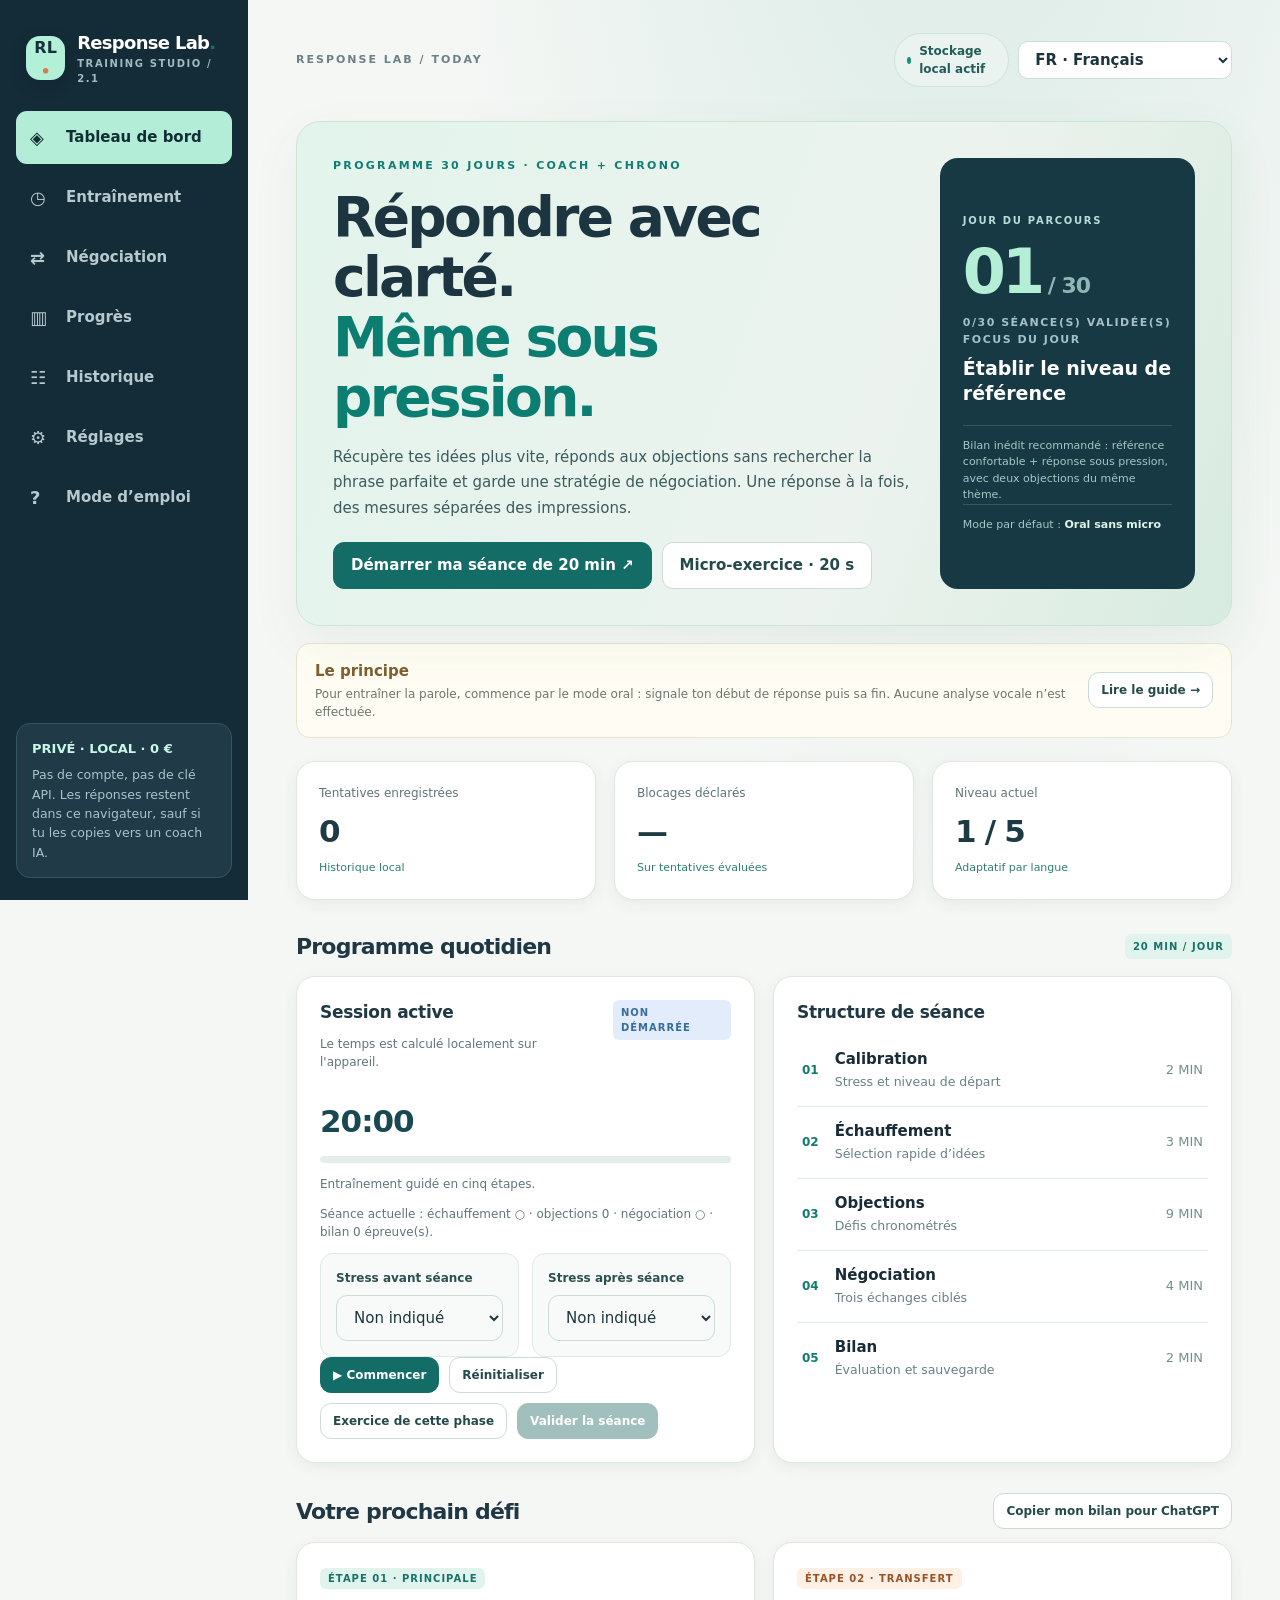
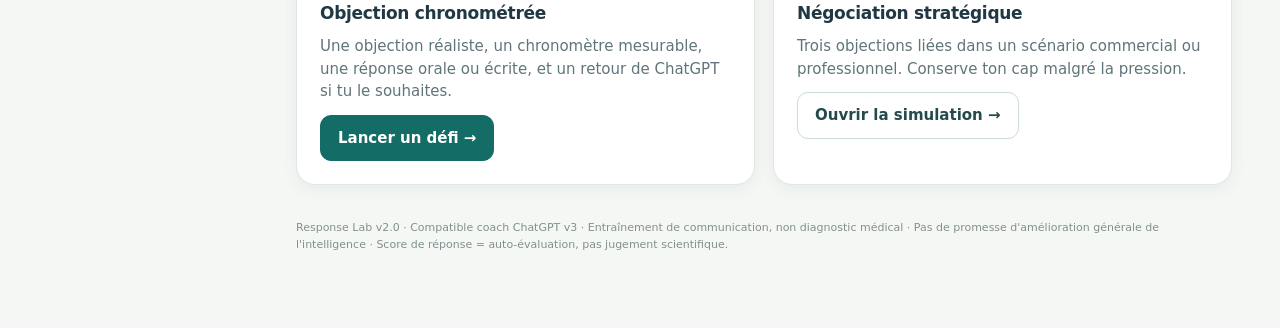
==== commit 2ee86346: "Response Lab v2.1: reliable adaptive training, progress and coach import" ====
--- a/index.html
+++ b/index.html
@@ -1,6 +1,6 @@
-<!doctype html><html lang="fr"><head><meta charset="utf-8"><meta name="viewport" content="width=device-width,initial-scale=1,viewport-fit=cover"><meta name="theme-color" content="#152a38"><meta name="description" content="Entraînement de réactivité verbale, objections et négociation, avec mesures locales."><link rel="manifest" href="manifest.webmanifest"><link rel="icon" type="image/svg+xml" href="icons/icon.svg"><title>Response Lab 2.0 — Réactivité sous pression</title><link rel="stylesheet" href="assets/app.css"></head>
+<!doctype html><html lang="fr"><head><meta charset="utf-8"><meta name="viewport" content="width=device-width,initial-scale=1,viewport-fit=cover"><meta name="theme-color" content="#152a38"><meta name="description" content="Entraînement de réactivité verbale, objections et négociation, avec mesures locales."><link rel="manifest" href="manifest.webmanifest"><link rel="icon" type="image/svg+xml" href="icons/icon.svg"><title>Response Lab 2.1 — Réactivité sous pression</title><link rel="stylesheet" href="assets/app.css"></head>
 <body><div class="layout">
-<aside class="sidebar"><div class="brand"><div class="logo">RL<span>•</span></div><div><div class="brand-name">Response Lab<span style="color:var(--mint)">.</span></div><div class="brand-small">TRAINING STUDIO / 02</div></div></div>
+<aside class="sidebar"><div class="brand"><div class="logo">RL<span>•</span></div><div><div class="brand-name">Response Lab<span style="color:var(--mint)">.</span></div><div class="brand-small">TRAINING STUDIO / 2.1</div></div></div>
 <nav class="nav" aria-label="Navigation principale">
 <button class="nav-btn active" data-view="home"><span class="nav-glyph">◈</span> Tableau de bord</button>
 <button class="nav-btn" data-view="drill"><span class="nav-glyph">◷</span> Entraînement</button>
@@ -11,18 +11,18 @@
 <div class="aside-bottom"><b>PRIVÉ · LOCAL · 0 €</b><small>Pas de compte, pas de clé API. Les réponses restent dans ce navigateur, sauf si tu les copies vers un coach IA.</small></div></aside>
 <main class="main"><div class="topbar"><div class="breadcrumb">RESPONSE LAB / <span id="crumb">TODAY</span></div><div class="top-actions"><span class="pill"><span class="online-dot"></span><span id="storage-status">Stockage local actif</span></span><select id="global-lang" class="language" aria-label="Langue d'entraînement"><option value="FR">FR · Français</option><option value="EN">EN · English</option></select></div></div>
 <section class="view is-active" id="view-home">
-<div class="hero"><div class="hero-main"><div class="eyebrow">PROGRAMME 30 JOURS · COACH + CHRONO</div><h1>Répondre avec clarté.<br><em>Même sous pression.</em></h1><p>Récupère tes idées plus vite, réponds aux objections sans rechercher la phrase parfaite et garde une stratégie de négociation. Une réponse à la fois, des mesures séparées des impressions.</p><div class="hero-actions"><button class="btn primary" data-action="start-session">Démarrer ma séance de 20 min ↗</button><button class="btn ghost" data-action="warmup">Micro-exercice · 20 s</button></div></div><div class="hero-day"><span>JOUR DU PARCOURS</span><strong><span id="program-day">01</span><small> / 30</small></strong><div class="hero-day-label">Focus du jour</div><p id="today-focus">Établir le niveau de référence</p><div class="hero-day-foot">Mode par défaut : <span id="today-mode">Oral sans micro</span></div></div></div>
+<div class="hero"><div class="hero-main"><div class="eyebrow">PROGRAMME 30 JOURS · COACH + CHRONO</div><h1>Répondre avec clarté.<br><em>Même sous pression.</em></h1><p>Récupère tes idées plus vite, réponds aux objections sans rechercher la phrase parfaite et garde une stratégie de négociation. Une réponse à la fois, des mesures séparées des impressions.</p><div class="hero-actions"><button class="btn primary" data-action="start-session">Démarrer ma séance de 20 min ↗</button><button class="btn ghost" data-action="warmup">Micro-exercice · 20 s</button></div></div><div class="hero-day"><span>JOUR DU PARCOURS</span><strong><span id="program-day">01</span><small> / 30</small></strong><div class="hero-day-label" id="program-completed">0/30 séance validée</div><div class="hero-day-label">Focus du jour</div><p id="today-focus">Établir le niveau de référence</p><div class="hero-day-foot" id="assessment-note">Bilan conseillé aux étapes 1, 7, 14, 21, 28 et 30.</div><div class="hero-day-foot">Mode par défaut : <span id="today-mode">Oral sans micro</span></div></div></div>
 <div class="guide-strip"><div><b>Le principe</b><span>Pour entraîner la parole, commence par le mode oral : signale ton début de réponse puis sa fin. Aucune analyse vocale n’est effectuée.</span></div><button class="btn ghost small" data-view="guide">Lire le guide →</button></div>
 <div class="grid three"><div class="stat"><span>Tentatives enregistrées</span><strong id="stat-total">0</strong><small>Historique local</small></div><div class="stat"><span>Blocages déclarés</span><strong id="stat-block">—</strong><small>Sur tentatives évaluées</small></div><div class="stat"><span>Niveau actuel</span><strong id="stat-level">1 / 5</strong><small>Adaptatif par langue</small></div></div>
 <div class="section-head"><h2>Programme quotidien</h2><span class="tag">20 MIN / JOUR</span></div>
-<div class="grid two"><div class="card"><div class="card-header"><div><h3>Session active</h3><p class="muted small">Le temps est calculé localement sur l'appareil.</p></div><span class="tag blue" id="session-status">NON DÉMARRÉE</span></div><div class="session-clock" id="session-clock">20:00</div><div class="progress-track"><div class="progress-fill" id="session-progress"></div></div><p class="small muted" id="session-phase">Démarre la séance pour suivre les 5 phases. Les exercices se lancent depuis leurs modules.</p><div class="flex"><button class="btn primary small" data-action="session-toggle" id="session-toggle">▶ Commencer</button><button class="btn ghost small" data-action="session-reset">Réinitialiser</button></div></div><div class="card"><h3>Structure de séance</h3><div class="program-list" id="phase-list"></div></div></div>
+<div class="grid two"><div class="card"><div class="card-header"><div><h3>Session active</h3><p class="muted small">Le temps est calculé localement sur l'appareil.</p></div><span class="tag blue" id="session-status">NON DÉMARRÉE</span></div><div class="session-clock" id="session-clock">20:00</div><div class="progress-track"><div class="progress-fill" id="session-progress"></div></div><p class="small muted" id="session-phase">Démarre la séance pour suivre les 5 phases. Les exercices se lancent depuis leurs modules.</p><p class="small muted" id="session-checklist" aria-live="polite">Échauffement, objection et négociation à effectuer avant validation.</p><div class="field-grid"><div class="form-section"><label class="label" for="session-stress-before">Stress avant séance</label><select id="session-stress-before" class="input"><option value="">Non indiqué</option><option value="0">0/10</option><option value="1">1/10</option><option value="2">2/10</option><option value="3">3/10</option><option value="4">4/10</option><option value="5">5/10</option><option value="6">6/10</option><option value="7">7/10</option><option value="8">8/10</option><option value="9">9/10</option><option value="10">10/10</option></select></div><div class="form-section"><label class="label" for="session-stress-after">Stress après séance</label><select id="session-stress-after" class="input"><option value="">Non indiqué</option><option value="0">0/10</option><option value="1">1/10</option><option value="2">2/10</option><option value="3">3/10</option><option value="4">4/10</option><option value="5">5/10</option><option value="6">6/10</option><option value="7">7/10</option><option value="8">8/10</option><option value="9">9/10</option><option value="10">10/10</option></select></div></div><div class="flex"><button class="btn primary small" data-action="session-toggle" id="session-toggle">▶ Commencer</button><button class="btn ghost small" data-action="session-reset">Réinitialiser</button><button class="btn ghost small" data-action="next-phase">Exercice de cette phase</button><button class="btn primary small" id="session-finish" data-action="finish-session">Valider la séance</button></div></div><div class="card"><h3>Structure de séance</h3><div class="program-list" id="phase-list"></div></div></div>
 <div class="section-head"><h2>Votre prochain défi</h2><button class="btn ghost small" data-action="copy-summary">Copier mon bilan pour ChatGPT</button></div><div class="grid two"><div class="card"><span class="tag">ÉTAPE 01 · PRINCIPALE</span><h3 style="margin-top:12px">Objection chronométrée</h3><p class="muted">Une objection réaliste, un chronomètre mesurable, une réponse orale ou écrite, et un retour de ChatGPT si tu le souhaites.</p><button class="btn primary" data-view="drill">Lancer un défi →</button></div><div class="card"><span class="tag orange">ÉTAPE 02 · TRANSFERT</span><h3 style="margin-top:12px">Négociation stratégique</h3><p class="muted">Trois objections liées dans un scénario commercial ou professionnel. Conserve ton cap malgré la pression.</p><button class="btn ghost" data-view="negotiation">Ouvrir la simulation →</button></div></div>
 </section>
 <section class="view" id="view-drill"><div class="header-title"><div class="eyebrow">MODULE 01 / RÉFLEXES VERBAUX</div><h1>Objections &amp; réflexes<span style="color:var(--mint)">.</span></h1><p>Privilégie la parole spontanée, sans enregistrement audio. Le compteur suit le début de réponse déclaré ou la première saisie, ainsi que la durée totale.</p></div><div id="drill-content"></div></section>
 <section class="view" id="view-negotiation"><div class="header-title"><div class="eyebrow">MODULE 02 / STRATEGIC EXCHANGE</div><h1>Négociation<span style="color:var(--mint)">.</span></h1><p>Simulations scénarisées en trois échanges. Le contexte reste cohérent ; les objections sont prédéfinies, pas générées en direct.</p></div><div id="neg-content"></div></section>
-<section class="view" id="view-progress"><div class="header-title"><div class="eyebrow">ÉVALUER / SANS INVENTER</div><h1>Tableau de bord<span style="color:var(--mint)">.</span></h1><p>La saisie est mesurée automatiquement ; le début de parole est signalé manuellement. Le stress, les blocages et les notes restent des auto-évaluations.</p></div><div id="progress-content"></div></section>
+<section class="view" id="view-progress"><div class="header-title"><div class="eyebrow">ÉVALUER / SANS INVENTER</div><h1>Tableau de bord<span style="color:var(--mint)">.</span></h1><p>La saisie est mesurée automatiquement ; le début de parole est signalé manuellement. Le stress, les blocages et les notes restent des auto-évaluations.</p></div><div class="card" style="margin-bottom:18px"><div class="field-grid"><div class="form-section"><label class="label" for="metric-mode">Modalité analysée</label><select class="input" id="metric-mode"><option value="oral">Oral (repère manuel)</option><option value="text">Écrit (première saisie)</option></select></div><div class="form-section"><label class="label" for="metric-level">Niveau analysé</label><select class="input" id="metric-level"><option value="all">Tous les niveaux</option><option value="1">Niveau 1</option><option value="2">Niveau 2</option><option value="3">Niveau 3</option><option value="4">Niveau 4</option><option value="5">Niveau 5</option></select></div></div></div><div id="progress-content"></div></section>
 <section class="view" id="view-history"><div class="header-title"><div class="eyebrow">YOUR LOCAL RECORDS</div><h1>Historique<span style="color:var(--mint)">.</span></h1><p>Conservez des données minimales : évitez de saisir des noms ou informations confidentielles de vraies personnes.</p></div><div class="card"><div class="flex" style="margin-bottom:15px"><button class="btn primary small" data-action="export">↓ Export JSON</button><button class="btn ghost small" data-action="export-csv">↓ Export CSV</button><button class="btn ghost small" data-action="import">↑ Import JSON</button><input type="file" id="import-file" accept=".json,application/json" class="hidden"></div><div id="history-content"></div></div></section>
 <section class="view" id="view-settings"><div class="header-title"><div class="eyebrow">YOUR TRAINING CONFIGURATION</div><h1>Réglages<span style="color:var(--mint)">.</span></h1><p>Entraînement exigeant, pression dosée, données locales. Les niveaux de français et d'anglais sont indépendants.</p></div><div class="grid two"><div class="card"><h3>Difficulté actuelle</h3><label class="label" for="setting-level-fr">Français</label><select class="input" id="setting-level-fr"></select><br><br><label class="label" for="setting-level-en">English</label><select class="input" id="setting-level-en"></select><p class="hint" style="margin-top:12px">Niveaux : 1 = 30 s · 2 = 20 s · 3 = 15 s · 4 = 10 s · 5 = 5 s. L'adaptation automatique peut ajuster ces choix.</p></div><div class="card"><h3>Challenge personnalisé</h3><label class="label" for="custom-challenge">Collez une objection reçue depuis ChatGPT ou DeepSeek</label><textarea id="custom-challenge" placeholder="Exemple : Votre proposition est trop chère et vous ne pouvez pas justifier ce prix."></textarea><button class="btn ghost small" data-action="use-custom">Utiliser comme prochain défi →</button><p class="hint" style="margin-top:12px">Le texte collé sert uniquement à l'exercice local. Évitez les données confidentielles.</p></div></div><div class="section-head"><h2>Contrôle des données</h2></div><div class="card stack"><p class="muted">Les réponses et notes sont stockées dans ce navigateur, sur cet appareil. Elles ne sont pas automatiquement synchronisées entre Windows et Android.</p><div class="flex"><button class="btn primary small" data-action="export">Exporter une sauvegarde</button><button class="btn ghost small" data-action="import">Importer une sauvegarde</button><button class="btn danger small" data-action="delete">Effacer les données locales</button></div><div class="notice">Pour utiliser le coach IA, copiez le paquet de défi ou le résumé depuis l'application dans ChatGPT 6 / DeepSeek. Aucun accès API n'est requis.</div></div></section>
-<section class="view" id="view-guide"><div class="header-title"><div class="eyebrow">MODE D’EMPLOI / VERSION 2.0</div><h1>Un parcours simple<span style="color:var(--mint)">.</span></h1><p>Tu peux t’entraîner sans abonnement supplémentaire. Cette application mesure et conserve ; ChatGPT analyse les réponses copiées volontairement.</p></div><div class="grid two"><div class="card"><span class="eyebrow">01 · PRÉPARATION</span><h3>Une séance de 20 minutes</h3><p>Depuis le Tableau de bord, clique sur « Démarrer ma séance ». Le compteur guide ton rythme : 2 min de calibration, 3 min d’échauffement, 9 min d’objections, 4 min de négociation et 2 min de bilan. Il ne change pas automatiquement de module.</p></div><div class="card"><span class="eyebrow">02 · RÉFÉRENCE</span><h3>Mesurer ton point de départ</h3><p>Dans Entraînement, choisis « Référence confortable · 60 s ». Prends une nouvelle objection, réponds, puis évalue la qualité et le stress. Recommence une fois par semaine, sur des objections nouvelles.</p></div><div class="card"><span class="eyebrow">03 · ORAL RECOMMANDÉ</span><h3>Parler réellement à voix haute</h3><p>Avant le défi, sélectionne « Réponse orale ». Lis l’objection, clique « Je commence à parler » quand tu démarres, réponds à voix haute puis clique « J’ai terminé ». Sans micro : le premier clic est un repère approximatif. Après le défi, ajoute éventuellement ce que tu as dit.</p></div><div class="card"><span class="eyebrow">04 · ÉCRIT</span><h3>Structurer tes arguments</h3><p>Choisis « Réponse écrite » pour que l'application mesure la première saisie et la fin du texte. Cela mesure l'écriture, pas le débit vocal. Les deux modes ne doivent pas être comparés comme s’ils étaient identiques.</p></div><div class="card"><span class="eyebrow">05 · RETOUR IA</span><h3>Copier vers ChatGPT</h3><p>Après la tentative, clique « Copier pour ChatGPT », colle la fiche dans la conversation de ton coach configuré avec le Master Prompt Ultimate v3 et demande une seule correction précise. Une copie est également disponible dans Historique.</p></div><div class="card"><span class="eyebrow">06 · PROGRESSION</span><h3>Un niveau adaptatif, pas une course</h3><p>Notes de pertinence, raisonnement et stratégie de 0 à 4. Stress déclaré de 0 à 10. Trois réponses solides peuvent faire progresser d’un niveau ; deux blocages successifs ou un stress élevé font baisser la pression. L'objectif est une réponse utile, pas le chiffre le plus rapide.</p></div><div class="card"><span class="eyebrow">07 · DONNÉES</span><h3>Sauvegarder et changer d’appareil</h3><p>Historique → « Export JSON » pour une sauvegarde complète. Sur un autre appareil, utilise « Import JSON ». Les données ne se synchronisent pas automatiquement ; une navigation privée ou une suppression du stockage peut effacer les résultats.</p></div><div class="card"><span class="eyebrow">08 · BILAN</span><h3>Interpréter sans surpromettre</h3><p>Progrès présente les tendances d’activité, les blocages déclarés et une comparaison exploratoire entre exercices confortables et chronométrés. Les scores personnels ne prouvent pas à eux seuls une amélioration transférable à la vie réelle.</p></div></div><div class="card guide-finale"><h3>Routine recommandée aujourd’hui</h3><p>1 référence confortable si nécessaire → 1 micro-défi → 2 ou 3 objections chronométrées → 1 simulation → export du bilan pour ChatGPT. En cas de blocage, élargis le délai, reformule en une phrase et réessaie.</p><div class="flex"><button class="btn primary" data-view="drill">Démarrer les exercices →</button><button class="btn ghost" data-view="history">Ouvrir mon historique →</button></div></div></section>
+<section class="view" id="view-guide"><div class="header-title"><div class="eyebrow">MODE D’EMPLOI / VERSION 2.1</div><h1>Un parcours simple<span style="color:var(--mint)">.</span></h1><p>Tu peux t’entraîner sans abonnement supplémentaire. Cette application mesure et conserve ; ChatGPT analyse les réponses copiées volontairement.</p></div><div class="grid two"><div class="card"><span class="eyebrow">01 · PRÉPARATION</span><h3>Une séance de 20 minutes</h3><p>Depuis le Tableau de bord, clique sur « Démarrer ma séance ». Le compteur guide ton rythme : 2 min de calibration, 3 min d’échauffement, 9 min d’objections, 4 min de négociation et 2 min de bilan. Il ne change pas automatiquement de module.</p></div><div class="card"><span class="eyebrow">02 · RÉFÉRENCE</span><h3>Mesurer ton point de départ</h3><p>Dans Entraînement, choisis « Référence confortable · 60 s ». Prends une nouvelle objection, réponds, puis évalue la qualité et le stress. Recommence une fois par semaine, sur des objections nouvelles.</p></div><div class="card"><span class="eyebrow">03 · ORAL RECOMMANDÉ</span><h3>Parler réellement à voix haute</h3><p>Avant le défi, sélectionne « Réponse orale ». Lis l’objection, clique « Je commence à parler » quand tu démarres, réponds à voix haute puis clique « J’ai terminé ». Sans micro : le premier clic est un repère approximatif. Après le défi, ajoute éventuellement ce que tu as dit.</p></div><div class="card"><span class="eyebrow">04 · ÉCRIT</span><h3>Structurer tes arguments</h3><p>Choisis « Réponse écrite » pour que l'application mesure la première saisie et la fin du texte. Cela mesure l'écriture, pas le débit vocal. Les deux modes ne doivent pas être comparés comme s’ils étaient identiques.</p></div><div class="card"><span class="eyebrow">05 · RETOUR IA</span><h3>Copier vers ChatGPT</h3><p>Après la tentative, clique « Copier pour ChatGPT », colle la fiche dans la conversation de ton coach configuré avec le Master Prompt Ultimate v3 et demande une seule correction précise. Une copie est également disponible dans Historique.</p></div><div class="card"><span class="eyebrow">06 · PROGRESSION</span><h3>Un niveau adaptatif, pas une course</h3><p>Notes de pertinence, raisonnement et stratégie de 0 à 4. Stress déclaré de 0 à 10. Trois réponses solides peuvent faire progresser d’un niveau ; deux blocages successifs ou un stress élevé font baisser la pression. L'objectif est une réponse utile, pas le chiffre le plus rapide.</p></div><div class="card"><span class="eyebrow">07 · DONNÉES</span><h3>Sauvegarder et changer d’appareil</h3><p>Historique → « Export JSON » pour une sauvegarde complète. Sur un autre appareil, utilise « Import JSON ». Les données ne se synchronisent pas automatiquement ; une navigation privée ou une suppression du stockage peut effacer les résultats.</p></div><div class="card"><span class="eyebrow">08 · BILAN</span><h3>Interpréter sans surpromettre</h3><p>Progrès présente les tendances d’activité, les blocages déclarés et une comparaison exploratoire entre exercices confortables et chronométrés. Les scores personnels ne prouvent pas à eux seuls une amélioration transférable à la vie réelle.</p></div></div><div class="card guide-finale"><h3>Routine recommandée aujourd’hui</h3><p>1 référence confortable si nécessaire → 1 micro-défi → 2 ou 3 objections chronométrées → 1 simulation → export du bilan pour ChatGPT. En cas de blocage, élargis le délai, reformule en une phrase et réessaie.</p><div class="flex"><button class="btn primary" data-view="drill">Démarrer les exercices →</button><button class="btn ghost" data-view="history">Ouvrir mon historique →</button></div></div></section>
 <div class="footer">Response Lab v2.0 · Compatible coach ChatGPT v3 · Entraînement de communication, non diagnostic médical · Pas de promesse d'amélioration générale de l'intelligence · Score de réponse = auto-évaluation, pas jugement scientifique.</div></main></div>
 <div class="notification" id="toast" role="status" aria-live="polite"></div><div id="dialog-root" class="modal-shade"></div><script defer src="assets/app.js"></script></body></html>
--- a/assets/app.css
+++ b/assets/app.css
@@ -19,3 +19,10 @@
 @media(max-width:640px){.sidebar{padding:12px 12px 7px}.sidebar .brand{margin-bottom:11px}.sidebar .brand-name{font-size:16px}.nav{gap:4px;padding:0 0 5px}.nav-btn{padding:8px 11px}.main{padding:17px 13px 60px}.topbar{flex-wrap:wrap}.hero{padding:23px 20px;gap:16px}.hero h1{font-size:34px;letter-spacing:-1.7px}.hero-actions{gap:9px}.hero-actions .btn{width:100%}.hero-day{padding:17px}.guide-strip{display:block}.guide-strip .btn{margin-top:10px}.oral-controls .btn{width:100%}.timer-head{display:block}.scenario-choice{display:block}.scenario-choice .btn{margin-top:12px}.grid.three,.grid.two,.field-grid{grid-template-columns:1fr}.tag{letter-spacing:.3px}}
 
 @media(max-width:740px){.hero-day>strong{display:block}.hero-day>span{display:block}}
+/* v2.1: let grid cards shrink inside narrow mobile viewports. */
+.grid > *, .card, .compare-metric, .main, .view { min-width:0; max-width:100%; }
+.bar-chart {min-width:0; max-width:100%; overflow:hidden; gap:4px;}
+.bar-cell {min-width:0;}
+.metric-table {min-width:560px;}
+.table-wrap {max-width:100%;overflow-x:auto;}
+@media (max-width:640px) {.bar-label {font-size:8px;letter-spacing:-.4px;}}
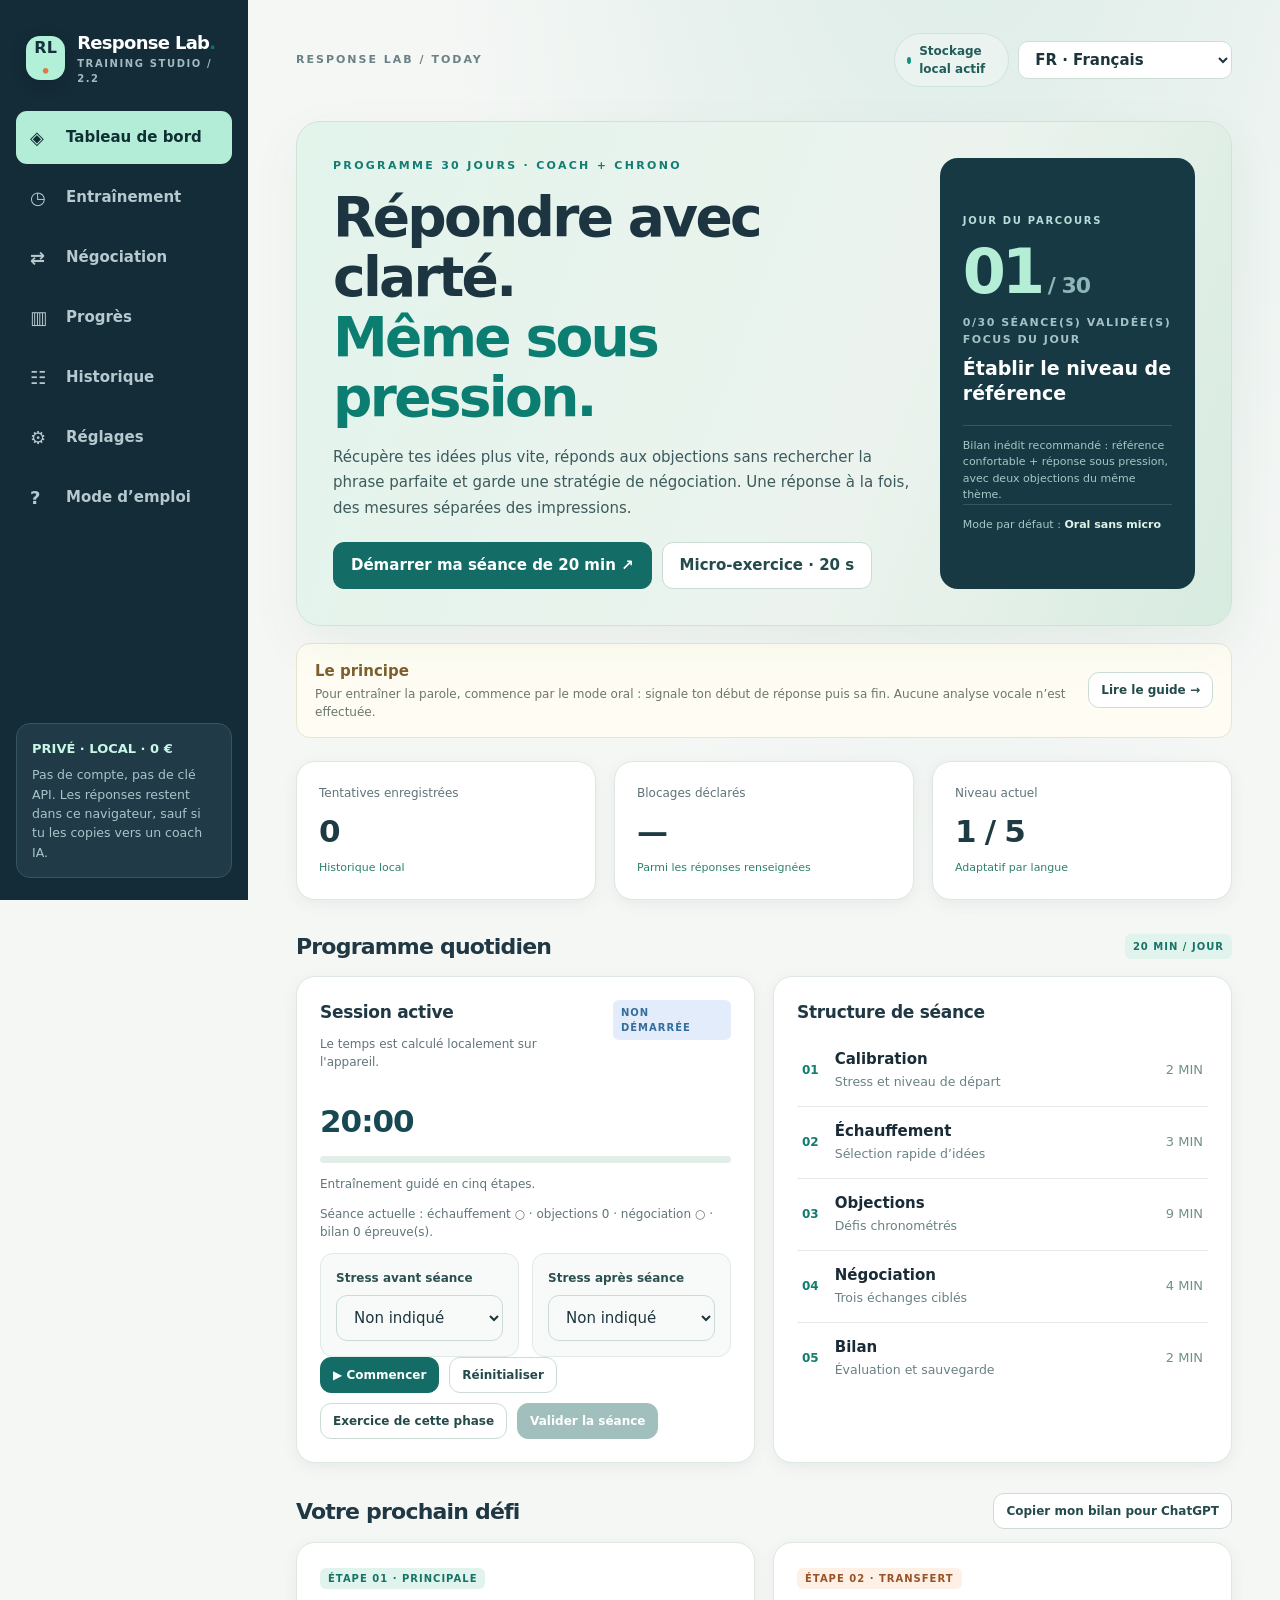
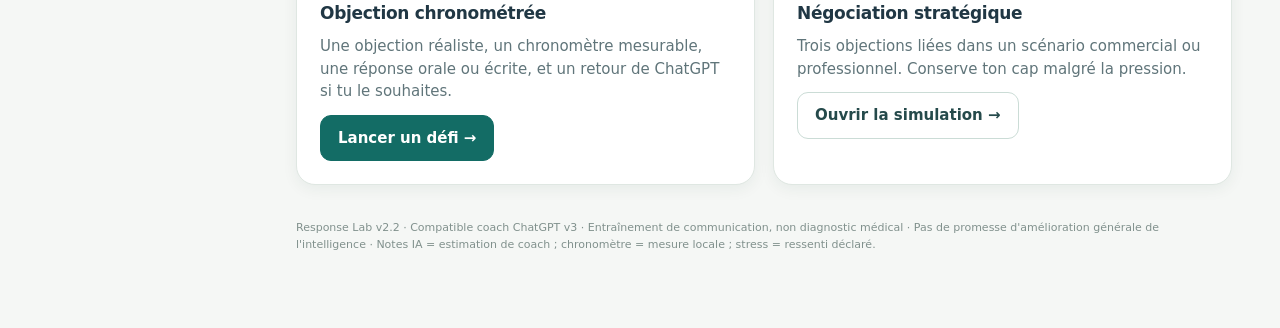
==== commit 8cf59e20: "Response Lab 2.2: ChatGPT-first scoring, direct JSON paste, adaptive evidence and docs" ====
--- a/index.html
+++ b/index.html
@@ -1,6 +1,6 @@
-<!doctype html><html lang="fr"><head><meta charset="utf-8"><meta name="viewport" content="width=device-width,initial-scale=1,viewport-fit=cover"><meta name="theme-color" content="#152a38"><meta name="description" content="Entraînement de réactivité verbale, objections et négociation, avec mesures locales."><link rel="manifest" href="manifest.webmanifest"><link rel="icon" type="image/svg+xml" href="icons/icon.svg"><title>Response Lab 2.1 — Réactivité sous pression</title><link rel="stylesheet" href="assets/app.css"></head>
+<!doctype html><html lang="fr"><head><meta charset="utf-8"><meta name="viewport" content="width=device-width,initial-scale=1,viewport-fit=cover"><meta name="theme-color" content="#152a38"><meta name="description" content="Entraînement de réactivité verbale, objections et négociation, avec mesures locales."><link rel="manifest" href="manifest.webmanifest"><link rel="icon" type="image/svg+xml" href="icons/icon.svg"><title>Response Lab 2.2 — Réactivité sous pression</title><link rel="stylesheet" href="assets/app.css"></head>
 <body><div class="layout">
-<aside class="sidebar"><div class="brand"><div class="logo">RL<span>•</span></div><div><div class="brand-name">Response Lab<span style="color:var(--mint)">.</span></div><div class="brand-small">TRAINING STUDIO / 2.1</div></div></div>
+<aside class="sidebar"><div class="brand"><div class="logo">RL<span>•</span></div><div><div class="brand-name">Response Lab<span style="color:var(--mint)">.</span></div><div class="brand-small">TRAINING STUDIO / 2.2</div></div></div>
 <nav class="nav" aria-label="Navigation principale">
 <button class="nav-btn active" data-view="home"><span class="nav-glyph">◈</span> Tableau de bord</button>
 <button class="nav-btn" data-view="drill"><span class="nav-glyph">◷</span> Entraînement</button>
@@ -13,16 +13,16 @@
 <section class="view is-active" id="view-home">
 <div class="hero"><div class="hero-main"><div class="eyebrow">PROGRAMME 30 JOURS · COACH + CHRONO</div><h1>Répondre avec clarté.<br><em>Même sous pression.</em></h1><p>Récupère tes idées plus vite, réponds aux objections sans rechercher la phrase parfaite et garde une stratégie de négociation. Une réponse à la fois, des mesures séparées des impressions.</p><div class="hero-actions"><button class="btn primary" data-action="start-session">Démarrer ma séance de 20 min ↗</button><button class="btn ghost" data-action="warmup">Micro-exercice · 20 s</button></div></div><div class="hero-day"><span>JOUR DU PARCOURS</span><strong><span id="program-day">01</span><small> / 30</small></strong><div class="hero-day-label" id="program-completed">0/30 séance validée</div><div class="hero-day-label">Focus du jour</div><p id="today-focus">Établir le niveau de référence</p><div class="hero-day-foot" id="assessment-note">Bilan conseillé aux étapes 1, 7, 14, 21, 28 et 30.</div><div class="hero-day-foot">Mode par défaut : <span id="today-mode">Oral sans micro</span></div></div></div>
 <div class="guide-strip"><div><b>Le principe</b><span>Pour entraîner la parole, commence par le mode oral : signale ton début de réponse puis sa fin. Aucune analyse vocale n’est effectuée.</span></div><button class="btn ghost small" data-view="guide">Lire le guide →</button></div>
-<div class="grid three"><div class="stat"><span>Tentatives enregistrées</span><strong id="stat-total">0</strong><small>Historique local</small></div><div class="stat"><span>Blocages déclarés</span><strong id="stat-block">—</strong><small>Sur tentatives évaluées</small></div><div class="stat"><span>Niveau actuel</span><strong id="stat-level">1 / 5</strong><small>Adaptatif par langue</small></div></div>
+<div class="grid three"><div class="stat"><span>Tentatives enregistrées</span><strong id="stat-total">0</strong><small>Historique local</small></div><div class="stat"><span>Blocages déclarés</span><strong id="stat-block">—</strong><small>Parmi les réponses renseignées</small></div><div class="stat"><span>Niveau actuel</span><strong id="stat-level">1 / 5</strong><small>Adaptatif par langue</small></div></div>
 <div class="section-head"><h2>Programme quotidien</h2><span class="tag">20 MIN / JOUR</span></div>
 <div class="grid two"><div class="card"><div class="card-header"><div><h3>Session active</h3><p class="muted small">Le temps est calculé localement sur l'appareil.</p></div><span class="tag blue" id="session-status">NON DÉMARRÉE</span></div><div class="session-clock" id="session-clock">20:00</div><div class="progress-track"><div class="progress-fill" id="session-progress"></div></div><p class="small muted" id="session-phase">Démarre la séance pour suivre les 5 phases. Les exercices se lancent depuis leurs modules.</p><p class="small muted" id="session-checklist" aria-live="polite">Échauffement, objection et négociation à effectuer avant validation.</p><div class="field-grid"><div class="form-section"><label class="label" for="session-stress-before">Stress avant séance</label><select id="session-stress-before" class="input"><option value="">Non indiqué</option><option value="0">0/10</option><option value="1">1/10</option><option value="2">2/10</option><option value="3">3/10</option><option value="4">4/10</option><option value="5">5/10</option><option value="6">6/10</option><option value="7">7/10</option><option value="8">8/10</option><option value="9">9/10</option><option value="10">10/10</option></select></div><div class="form-section"><label class="label" for="session-stress-after">Stress après séance</label><select id="session-stress-after" class="input"><option value="">Non indiqué</option><option value="0">0/10</option><option value="1">1/10</option><option value="2">2/10</option><option value="3">3/10</option><option value="4">4/10</option><option value="5">5/10</option><option value="6">6/10</option><option value="7">7/10</option><option value="8">8/10</option><option value="9">9/10</option><option value="10">10/10</option></select></div></div><div class="flex"><button class="btn primary small" data-action="session-toggle" id="session-toggle">▶ Commencer</button><button class="btn ghost small" data-action="session-reset">Réinitialiser</button><button class="btn ghost small" data-action="next-phase">Exercice de cette phase</button><button class="btn primary small" id="session-finish" data-action="finish-session">Valider la séance</button></div></div><div class="card"><h3>Structure de séance</h3><div class="program-list" id="phase-list"></div></div></div>
 <div class="section-head"><h2>Votre prochain défi</h2><button class="btn ghost small" data-action="copy-summary">Copier mon bilan pour ChatGPT</button></div><div class="grid two"><div class="card"><span class="tag">ÉTAPE 01 · PRINCIPALE</span><h3 style="margin-top:12px">Objection chronométrée</h3><p class="muted">Une objection réaliste, un chronomètre mesurable, une réponse orale ou écrite, et un retour de ChatGPT si tu le souhaites.</p><button class="btn primary" data-view="drill">Lancer un défi →</button></div><div class="card"><span class="tag orange">ÉTAPE 02 · TRANSFERT</span><h3 style="margin-top:12px">Négociation stratégique</h3><p class="muted">Trois objections liées dans un scénario commercial ou professionnel. Conserve ton cap malgré la pression.</p><button class="btn ghost" data-view="negotiation">Ouvrir la simulation →</button></div></div>
 </section>
 <section class="view" id="view-drill"><div class="header-title"><div class="eyebrow">MODULE 01 / RÉFLEXES VERBAUX</div><h1>Objections &amp; réflexes<span style="color:var(--mint)">.</span></h1><p>Privilégie la parole spontanée, sans enregistrement audio. Le compteur suit le début de réponse déclaré ou la première saisie, ainsi que la durée totale.</p></div><div id="drill-content"></div></section>
 <section class="view" id="view-negotiation"><div class="header-title"><div class="eyebrow">MODULE 02 / STRATEGIC EXCHANGE</div><h1>Négociation<span style="color:var(--mint)">.</span></h1><p>Simulations scénarisées en trois échanges. Le contexte reste cohérent ; les objections sont prédéfinies, pas générées en direct.</p></div><div id="neg-content"></div></section>
-<section class="view" id="view-progress"><div class="header-title"><div class="eyebrow">ÉVALUER / SANS INVENTER</div><h1>Tableau de bord<span style="color:var(--mint)">.</span></h1><p>La saisie est mesurée automatiquement ; le début de parole est signalé manuellement. Le stress, les blocages et les notes restent des auto-évaluations.</p></div><div class="card" style="margin-bottom:18px"><div class="field-grid"><div class="form-section"><label class="label" for="metric-mode">Modalité analysée</label><select class="input" id="metric-mode"><option value="oral">Oral (repère manuel)</option><option value="text">Écrit (première saisie)</option></select></div><div class="form-section"><label class="label" for="metric-level">Niveau analysé</label><select class="input" id="metric-level"><option value="all">Tous les niveaux</option><option value="1">Niveau 1</option><option value="2">Niveau 2</option><option value="3">Niveau 3</option><option value="4">Niveau 4</option><option value="5">Niveau 5</option></select></div></div></div><div id="progress-content"></div></section>
-<section class="view" id="view-history"><div class="header-title"><div class="eyebrow">YOUR LOCAL RECORDS</div><h1>Historique<span style="color:var(--mint)">.</span></h1><p>Conservez des données minimales : évitez de saisir des noms ou informations confidentielles de vraies personnes.</p></div><div class="card"><div class="flex" style="margin-bottom:15px"><button class="btn primary small" data-action="export">↓ Export JSON</button><button class="btn ghost small" data-action="export-csv">↓ Export CSV</button><button class="btn ghost small" data-action="import">↑ Import JSON</button><input type="file" id="import-file" accept=".json,application/json" class="hidden"></div><div id="history-content"></div></div></section>
+<section class="view" id="view-progress"><div class="header-title"><div class="eyebrow">ÉVALUER / SANS INVENTER</div><h1>Tableau de bord<span style="color:var(--mint)">.</span></h1><p>La saisie est mesurée automatiquement ; le début de parole est signalé manuellement. Stress et blocages sont déclarés par toi ; la qualité argumentative est évaluée par ChatGPT si son JSON est importé.</p></div><div class="card" style="margin-bottom:18px"><div class="field-grid"><div class="form-section"><label class="label" for="metric-mode">Modalité analysée</label><select class="input" id="metric-mode"><option value="oral">Oral (repère manuel)</option><option value="text">Écrit (première saisie)</option></select></div><div class="form-section"><label class="label" for="metric-level">Niveau analysé</label><select class="input" id="metric-level"><option value="all">Tous les niveaux</option><option value="1">Niveau 1</option><option value="2">Niveau 2</option><option value="3">Niveau 3</option><option value="4">Niveau 4</option><option value="5">Niveau 5</option></select></div></div></div><div id="progress-content"></div></section>
+<section class="view" id="view-history"><div class="header-title"><div class="eyebrow">YOUR LOCAL RECORDS</div><h1>Historique<span style="color:var(--mint)">.</span></h1><p>Conservez des données minimales : évitez de saisir des noms ou informations confidentielles de vraies personnes.</p></div><div class="card"><div class="notice" style="margin-bottom:16px"><b>ChatGPT évalue la qualité, pas toi.</b> Après avoir copié ta tentative, colle ici son rapport JSON. Les notes seront associées à la tentative d’origine grâce à attempt_id.</div><div class="form-section" style="margin-bottom:16px"><label class="label" for="coach-json-history">Évaluation JSON de ChatGPT</label><textarea rows="5" id="coach-json-history" placeholder="Colle directement le JSON renvoyé par ChatGPT (aucun fichier à créer)."></textarea><button class="btn primary small" data-action="paste-coach" data-source="history">Importer le retour IA →</button></div><div class="flex" style="margin-bottom:15px"><button class="btn primary small" data-action="export">↓ Export JSON</button><button class="btn ghost small" data-action="export-csv">↓ Export CSV</button><button class="btn ghost small" data-action="import">↑ Import JSON</button><input type="file" id="import-file" accept=".json,application/json" class="hidden"></div><div id="history-content"></div></div></section>
 <section class="view" id="view-settings"><div class="header-title"><div class="eyebrow">YOUR TRAINING CONFIGURATION</div><h1>Réglages<span style="color:var(--mint)">.</span></h1><p>Entraînement exigeant, pression dosée, données locales. Les niveaux de français et d'anglais sont indépendants.</p></div><div class="grid two"><div class="card"><h3>Difficulté actuelle</h3><label class="label" for="setting-level-fr">Français</label><select class="input" id="setting-level-fr"></select><br><br><label class="label" for="setting-level-en">English</label><select class="input" id="setting-level-en"></select><p class="hint" style="margin-top:12px">Niveaux : 1 = 30 s · 2 = 20 s · 3 = 15 s · 4 = 10 s · 5 = 5 s. L'adaptation automatique peut ajuster ces choix.</p></div><div class="card"><h3>Challenge personnalisé</h3><label class="label" for="custom-challenge">Collez une objection reçue depuis ChatGPT ou DeepSeek</label><textarea id="custom-challenge" placeholder="Exemple : Votre proposition est trop chère et vous ne pouvez pas justifier ce prix."></textarea><button class="btn ghost small" data-action="use-custom">Utiliser comme prochain défi →</button><p class="hint" style="margin-top:12px">Le texte collé sert uniquement à l'exercice local. Évitez les données confidentielles.</p></div></div><div class="section-head"><h2>Contrôle des données</h2></div><div class="card stack"><p class="muted">Les réponses et notes sont stockées dans ce navigateur, sur cet appareil. Elles ne sont pas automatiquement synchronisées entre Windows et Android.</p><div class="flex"><button class="btn primary small" data-action="export">Exporter une sauvegarde</button><button class="btn ghost small" data-action="import">Importer une sauvegarde</button><button class="btn danger small" data-action="delete">Effacer les données locales</button></div><div class="notice">Pour utiliser le coach IA, copiez le paquet de défi ou le résumé depuis l'application dans ChatGPT 6 / DeepSeek. Aucun accès API n'est requis.</div></div></section>
-<section class="view" id="view-guide"><div class="header-title"><div class="eyebrow">MODE D’EMPLOI / VERSION 2.1</div><h1>Un parcours simple<span style="color:var(--mint)">.</span></h1><p>Tu peux t’entraîner sans abonnement supplémentaire. Cette application mesure et conserve ; ChatGPT analyse les réponses copiées volontairement.</p></div><div class="grid two"><div class="card"><span class="eyebrow">01 · PRÉPARATION</span><h3>Une séance de 20 minutes</h3><p>Depuis le Tableau de bord, clique sur « Démarrer ma séance ». Le compteur guide ton rythme : 2 min de calibration, 3 min d’échauffement, 9 min d’objections, 4 min de négociation et 2 min de bilan. Il ne change pas automatiquement de module.</p></div><div class="card"><span class="eyebrow">02 · RÉFÉRENCE</span><h3>Mesurer ton point de départ</h3><p>Dans Entraînement, choisis « Référence confortable · 60 s ». Prends une nouvelle objection, réponds, puis évalue la qualité et le stress. Recommence une fois par semaine, sur des objections nouvelles.</p></div><div class="card"><span class="eyebrow">03 · ORAL RECOMMANDÉ</span><h3>Parler réellement à voix haute</h3><p>Avant le défi, sélectionne « Réponse orale ». Lis l’objection, clique « Je commence à parler » quand tu démarres, réponds à voix haute puis clique « J’ai terminé ». Sans micro : le premier clic est un repère approximatif. Après le défi, ajoute éventuellement ce que tu as dit.</p></div><div class="card"><span class="eyebrow">04 · ÉCRIT</span><h3>Structurer tes arguments</h3><p>Choisis « Réponse écrite » pour que l'application mesure la première saisie et la fin du texte. Cela mesure l'écriture, pas le débit vocal. Les deux modes ne doivent pas être comparés comme s’ils étaient identiques.</p></div><div class="card"><span class="eyebrow">05 · RETOUR IA</span><h3>Copier vers ChatGPT</h3><p>Après la tentative, clique « Copier pour ChatGPT », colle la fiche dans la conversation de ton coach configuré avec le Master Prompt Ultimate v3 et demande une seule correction précise. Une copie est également disponible dans Historique.</p></div><div class="card"><span class="eyebrow">06 · PROGRESSION</span><h3>Un niveau adaptatif, pas une course</h3><p>Notes de pertinence, raisonnement et stratégie de 0 à 4. Stress déclaré de 0 à 10. Trois réponses solides peuvent faire progresser d’un niveau ; deux blocages successifs ou un stress élevé font baisser la pression. L'objectif est une réponse utile, pas le chiffre le plus rapide.</p></div><div class="card"><span class="eyebrow">07 · DONNÉES</span><h3>Sauvegarder et changer d’appareil</h3><p>Historique → « Export JSON » pour une sauvegarde complète. Sur un autre appareil, utilise « Import JSON ». Les données ne se synchronisent pas automatiquement ; une navigation privée ou une suppression du stockage peut effacer les résultats.</p></div><div class="card"><span class="eyebrow">08 · BILAN</span><h3>Interpréter sans surpromettre</h3><p>Progrès présente les tendances d’activité, les blocages déclarés et une comparaison exploratoire entre exercices confortables et chronométrés. Les scores personnels ne prouvent pas à eux seuls une amélioration transférable à la vie réelle.</p></div></div><div class="card guide-finale"><h3>Routine recommandée aujourd’hui</h3><p>1 référence confortable si nécessaire → 1 micro-défi → 2 ou 3 objections chronométrées → 1 simulation → export du bilan pour ChatGPT. En cas de blocage, élargis le délai, reformule en une phrase et réessaie.</p><div class="flex"><button class="btn primary" data-view="drill">Démarrer les exercices →</button><button class="btn ghost" data-view="history">Ouvrir mon historique →</button></div></div></section>
-<div class="footer">Response Lab v2.0 · Compatible coach ChatGPT v3 · Entraînement de communication, non diagnostic médical · Pas de promesse d'amélioration générale de l'intelligence · Score de réponse = auto-évaluation, pas jugement scientifique.</div></main></div>
+<section class="view" id="view-guide"><div class="header-title"><div class="eyebrow">MODE D’EMPLOI / VERSION 2.2</div><h1>Un parcours simple<span style="color:var(--mint)">.</span></h1><p>Tu peux t’entraîner sans abonnement supplémentaire. Après chaque réponse, renseigne uniquement ton stress et ton blocage ; ChatGPT évalue la qualité si tu lui transmets ton texte.</p></div><div class="grid two"><div class="card"><span class="eyebrow">01 · PRÉPARATION</span><h3>Une séance de 20 minutes</h3><p>Depuis le Tableau de bord, clique sur « Démarrer ma séance ». Le compteur guide ton rythme : 2 min de calibration, 3 min d’échauffement, 9 min d’objections, 4 min de négociation et 2 min de bilan. Il ne change pas automatiquement de module.</p></div><div class="card"><span class="eyebrow">02 · RÉFÉRENCE</span><h3>Mesurer ton point de départ</h3><p>Dans Entraînement, choisis « Référence confortable · 60 s ». Prends une nouvelle objection, réponds, puis indique ton stress et ton éventuel blocage. La qualité sera évaluée par ChatGPT après transfert. Recommence une fois par semaine, sur des objections nouvelles.</p></div><div class="card"><span class="eyebrow">03 · ORAL RECOMMANDÉ</span><h3>Parler réellement à voix haute</h3><p>Avant le défi, sélectionne « Réponse orale ». Lis l’objection, clique « Je commence à parler » quand tu démarres, réponds à voix haute puis clique « J’ai terminé ». Sans micro : le premier clic est un repère approximatif. Après le défi, ajoute éventuellement ce que tu as dit.</p></div><div class="card"><span class="eyebrow">04 · ÉCRIT</span><h3>Structurer tes arguments</h3><p>Choisis « Réponse écrite » pour que l'application mesure la première saisie et la fin du texte. Cela mesure l'écriture, pas le débit vocal. Les deux modes ne doivent pas être comparés comme s’ils étaient identiques.</p></div><div class="card"><span class="eyebrow">05 · RETOUR IA</span><h3>Copier vers ChatGPT</h3><p>Après l’enregistrement, clique « Copier pour ChatGPT ». Colle la fiche dans la conversation de ton coach Ultimate v3 ; il renverra un JSON d’évaluation. Reviens dans Historique → « Importer le retour IA » et colle ce JSON sans créer de fichier.</p></div><div class="card"><span class="eyebrow">06 · PROGRESSION</span><h3>Un niveau adaptatif, pas une course</h3><p>Pas d’auto-note de qualité. Stress déclaré de 0 à 10, et blocage déclaré si tu le souhaites. Les notes de pertinence, raisonnement et stratégie (0–4) viennent de ChatGPT. Trois objections évaluées par ChatGPT et réussies peuvent faire progresser d’un niveau ; deux blocages successifs ou un stress élevé font baisser la pression. L'objectif est une réponse utile, pas le chiffre le plus rapide.</p></div><div class="card"><span class="eyebrow">07 · DONNÉES</span><h3>Sauvegarder et changer d’appareil</h3><p>Historique → « Export JSON » pour une sauvegarde complète. Sur un autre appareil, utilise « Import JSON ». Les données ne se synchronisent pas automatiquement ; une navigation privée ou une suppression du stockage peut effacer les résultats.</p></div><div class="card"><span class="eyebrow">08 · BILAN</span><h3>Interpréter sans surpromettre</h3><p>Progrès présente les tendances d’activité, les blocages déclarés et une comparaison exploratoire entre exercices confortables et chronométrés. Les notes de ChatGPT sont des estimations de coach, pas des mesures psychométriques ; elles ne prouvent pas à elles seules un transfert à la vie réelle.</p></div></div><div class="card guide-finale"><h3>Routine recommandée aujourd’hui</h3><p>1 référence confortable si nécessaire → 1 micro-défi → 2 ou 3 objections chronométrées → 1 simulation → export du bilan pour ChatGPT. En cas de blocage, élargis le délai, reformule en une phrase et réessaie.</p><div class="flex"><button class="btn primary" data-view="drill">Démarrer les exercices →</button><button class="btn ghost" data-view="history">Ouvrir mon historique →</button></div></div></section>
+<div class="footer">Response Lab v2.2 · Compatible coach ChatGPT v3 · Entraînement de communication, non diagnostic médical · Pas de promesse d'amélioration générale de l'intelligence · Notes IA = estimation de coach ; chronomètre = mesure locale ; stress = ressenti déclaré.</div></main></div>
 <div class="notification" id="toast" role="status" aria-live="polite"></div><div id="dialog-root" class="modal-shade"></div><script defer src="assets/app.js"></script></body></html>
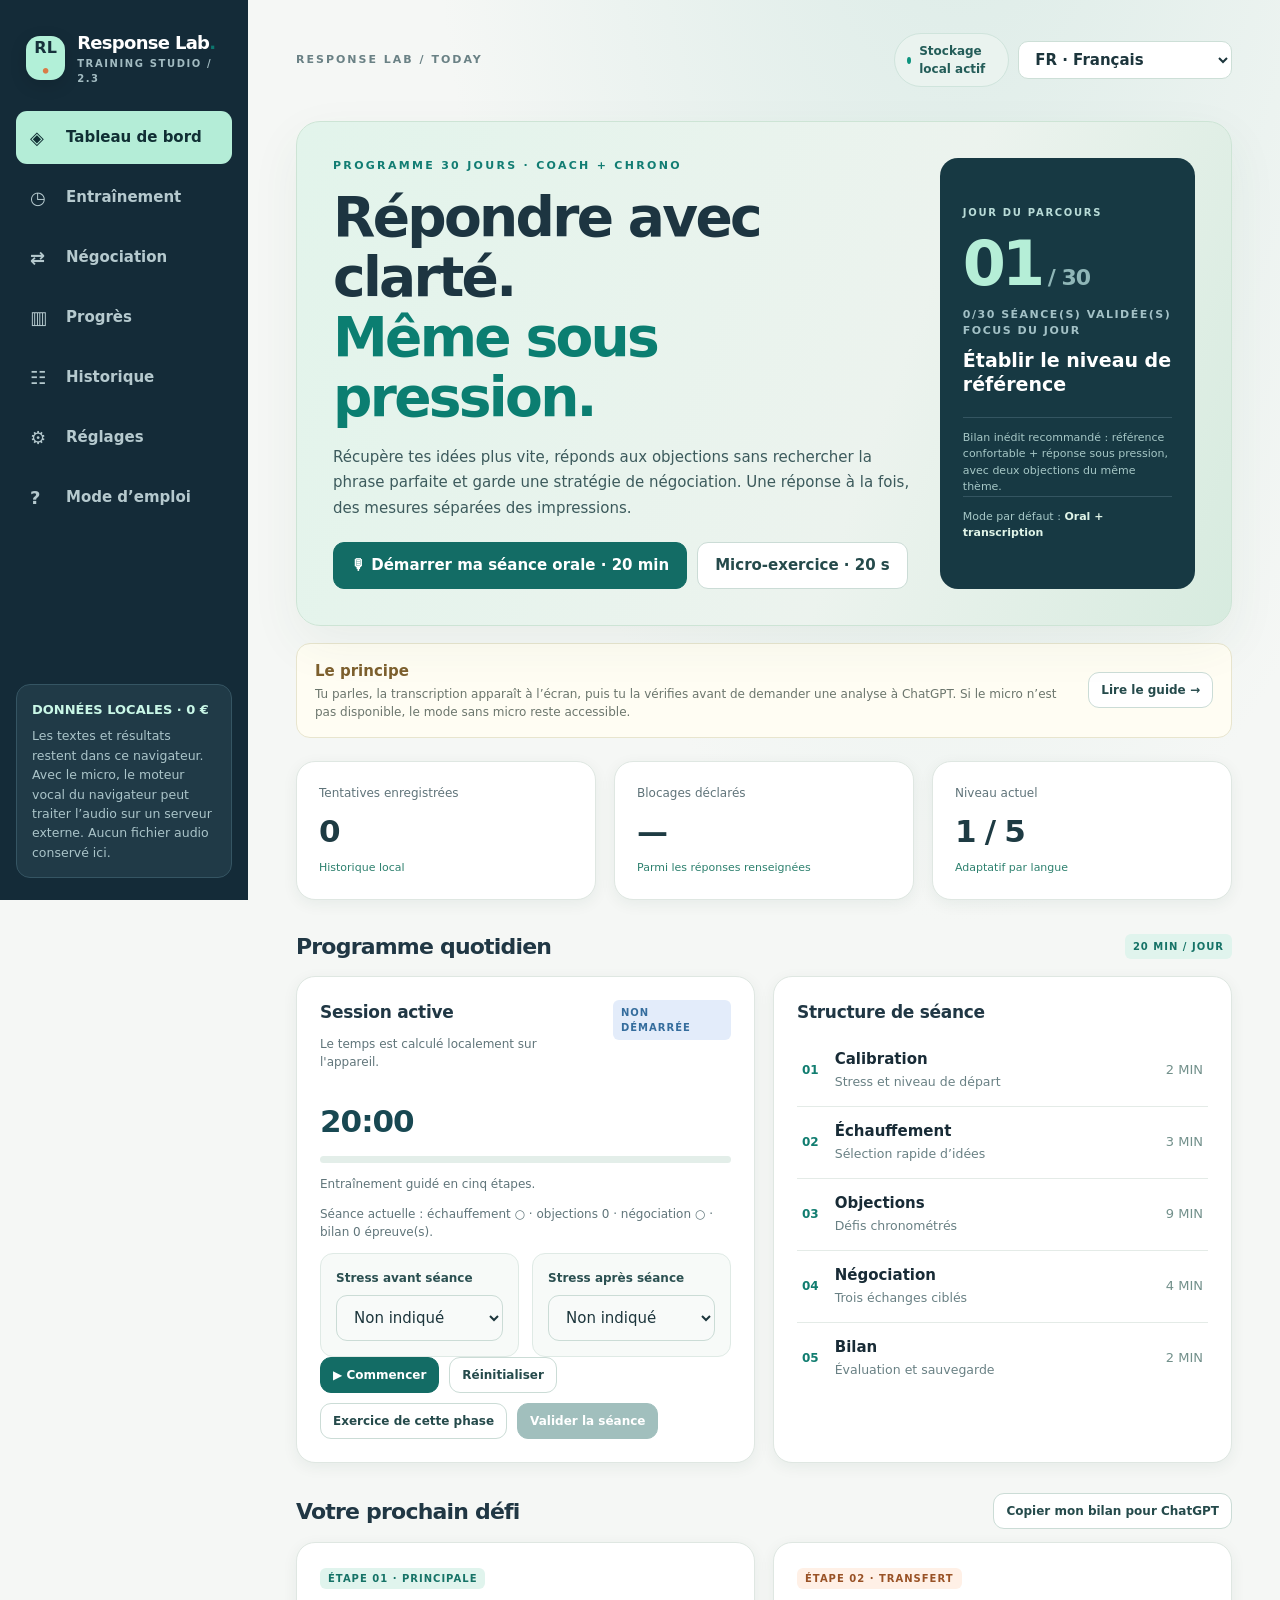
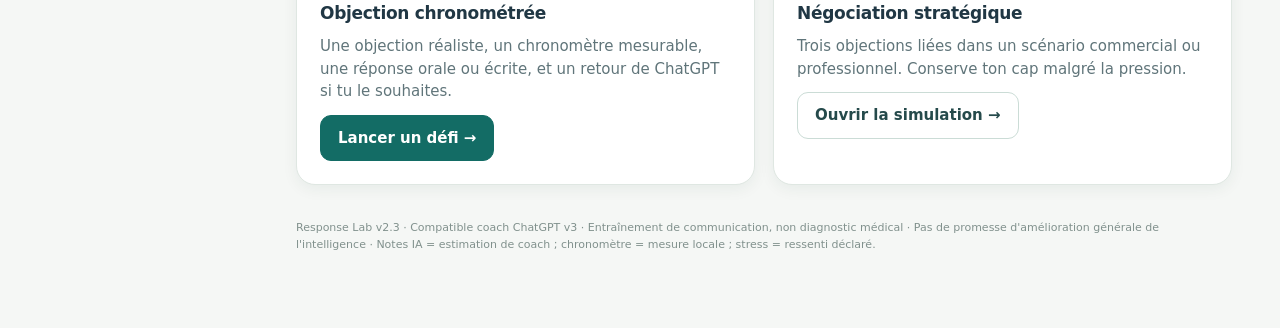
==== commit 66589d13: "Release Response Lab 2.3" ====
--- a/index.html
+++ b/index.html
@@ -1,6 +1,6 @@
-<!doctype html><html lang="fr"><head><meta charset="utf-8"><meta name="viewport" content="width=device-width,initial-scale=1,viewport-fit=cover"><meta name="theme-color" content="#152a38"><meta name="description" content="Entraînement de réactivité verbale, objections et négociation, avec mesures locales."><link rel="manifest" href="manifest.webmanifest"><link rel="icon" type="image/svg+xml" href="icons/icon.svg"><title>Response Lab 2.2 — Réactivité sous pression</title><link rel="stylesheet" href="assets/app.css"></head>
+<!doctype html><html lang="fr"><head><meta charset="utf-8"><meta name="viewport" content="width=device-width,initial-scale=1,viewport-fit=cover"><meta name="theme-color" content="#152a38"><meta name="description" content="Entraînement de réactivité verbale, objections et négociation, avec mesures locales."><link rel="manifest" href="manifest.webmanifest"><link rel="icon" type="image/svg+xml" href="icons/icon.svg"><title>Response Lab 2.3 — Entraînement oral avec transcription</title><link rel="stylesheet" href="assets/base.css"><link rel="stylesheet" href="assets/theme.css"></head>
 <body><div class="layout">
-<aside class="sidebar"><div class="brand"><div class="logo">RL<span>•</span></div><div><div class="brand-name">Response Lab<span style="color:var(--mint)">.</span></div><div class="brand-small">TRAINING STUDIO / 2.2</div></div></div>
+<aside class="sidebar"><div class="brand"><div class="logo">RL<span>•</span></div><div><div class="brand-name">Response Lab<span style="color:var(--mint)">.</span></div><div class="brand-small">TRAINING STUDIO / 2.3</div></div></div>
 <nav class="nav" aria-label="Navigation principale">
 <button class="nav-btn active" data-view="home"><span class="nav-glyph">◈</span> Tableau de bord</button>
 <button class="nav-btn" data-view="drill"><span class="nav-glyph">◷</span> Entraînement</button>
@@ -8,21 +8,21 @@
 <button class="nav-btn" data-view="progress"><span class="nav-glyph">▥</span> Progrès</button>
 <button class="nav-btn" data-view="history"><span class="nav-glyph">☷</span> Historique</button>
 <button class="nav-btn" data-view="settings"><span class="nav-glyph">⚙</span> Réglages</button><button class="nav-btn" data-view="guide"><span class="nav-glyph">?</span> Mode d’emploi</button></nav>
-<div class="aside-bottom"><b>PRIVÉ · LOCAL · 0 €</b><small>Pas de compte, pas de clé API. Les réponses restent dans ce navigateur, sauf si tu les copies vers un coach IA.</small></div></aside>
+<div class="aside-bottom"><b>DONNÉES LOCALES · 0 €</b><small>Les textes et résultats restent dans ce navigateur. Avec le micro, le moteur vocal du navigateur peut traiter l’audio sur un serveur externe. Aucun fichier audio conservé ici.</small></div></aside>
 <main class="main"><div class="topbar"><div class="breadcrumb">RESPONSE LAB / <span id="crumb">TODAY</span></div><div class="top-actions"><span class="pill"><span class="online-dot"></span><span id="storage-status">Stockage local actif</span></span><select id="global-lang" class="language" aria-label="Langue d'entraînement"><option value="FR">FR · Français</option><option value="EN">EN · English</option></select></div></div>
 <section class="view is-active" id="view-home">
-<div class="hero"><div class="hero-main"><div class="eyebrow">PROGRAMME 30 JOURS · COACH + CHRONO</div><h1>Répondre avec clarté.<br><em>Même sous pression.</em></h1><p>Récupère tes idées plus vite, réponds aux objections sans rechercher la phrase parfaite et garde une stratégie de négociation. Une réponse à la fois, des mesures séparées des impressions.</p><div class="hero-actions"><button class="btn primary" data-action="start-session">Démarrer ma séance de 20 min ↗</button><button class="btn ghost" data-action="warmup">Micro-exercice · 20 s</button></div></div><div class="hero-day"><span>JOUR DU PARCOURS</span><strong><span id="program-day">01</span><small> / 30</small></strong><div class="hero-day-label" id="program-completed">0/30 séance validée</div><div class="hero-day-label">Focus du jour</div><p id="today-focus">Établir le niveau de référence</p><div class="hero-day-foot" id="assessment-note">Bilan conseillé aux étapes 1, 7, 14, 21, 28 et 30.</div><div class="hero-day-foot">Mode par défaut : <span id="today-mode">Oral sans micro</span></div></div></div>
-<div class="guide-strip"><div><b>Le principe</b><span>Pour entraîner la parole, commence par le mode oral : signale ton début de réponse puis sa fin. Aucune analyse vocale n’est effectuée.</span></div><button class="btn ghost small" data-view="guide">Lire le guide →</button></div>
+<div class="hero"><div class="hero-main"><div class="eyebrow">PROGRAMME 30 JOURS · COACH + CHRONO</div><h1>Répondre avec clarté.<br><em>Même sous pression.</em></h1><p>Récupère tes idées plus vite, réponds aux objections sans rechercher la phrase parfaite et garde une stratégie de négociation. Une réponse à la fois, des mesures séparées des impressions.</p><div class="hero-actions"><button class="btn primary" data-action="start-session">🎙 Démarrer ma séance orale · 20 min</button><button class="btn ghost" data-action="warmup">Micro-exercice · 20 s</button></div></div><div class="hero-day"><span>JOUR DU PARCOURS</span><strong><span id="program-day">01</span><small> / 30</small></strong><div class="hero-day-label" id="program-completed">0/30 séance validée</div><div class="hero-day-label">Focus du jour</div><p id="today-focus">Établir le niveau de référence</p><div class="hero-day-foot" id="assessment-note">Bilan conseillé aux étapes 1, 7, 14, 21, 28 et 30.</div><div class="hero-day-foot">Mode par défaut : <span id="today-mode">Oral + transcription</span></div></div></div>
+<div class="guide-strip"><div><b>Le principe</b><span>Tu parles, la transcription apparaît à l’écran, puis tu la vérifies avant de demander une analyse à ChatGPT. Si le micro n’est pas disponible, le mode sans micro reste accessible.</span></div><button class="btn ghost small" data-view="guide">Lire le guide →</button></div>
 <div class="grid three"><div class="stat"><span>Tentatives enregistrées</span><strong id="stat-total">0</strong><small>Historique local</small></div><div class="stat"><span>Blocages déclarés</span><strong id="stat-block">—</strong><small>Parmi les réponses renseignées</small></div><div class="stat"><span>Niveau actuel</span><strong id="stat-level">1 / 5</strong><small>Adaptatif par langue</small></div></div>
 <div class="section-head"><h2>Programme quotidien</h2><span class="tag">20 MIN / JOUR</span></div>
 <div class="grid two"><div class="card"><div class="card-header"><div><h3>Session active</h3><p class="muted small">Le temps est calculé localement sur l'appareil.</p></div><span class="tag blue" id="session-status">NON DÉMARRÉE</span></div><div class="session-clock" id="session-clock">20:00</div><div class="progress-track"><div class="progress-fill" id="session-progress"></div></div><p class="small muted" id="session-phase">Démarre la séance pour suivre les 5 phases. Les exercices se lancent depuis leurs modules.</p><p class="small muted" id="session-checklist" aria-live="polite">Échauffement, objection et négociation à effectuer avant validation.</p><div class="field-grid"><div class="form-section"><label class="label" for="session-stress-before">Stress avant séance</label><select id="session-stress-before" class="input"><option value="">Non indiqué</option><option value="0">0/10</option><option value="1">1/10</option><option value="2">2/10</option><option value="3">3/10</option><option value="4">4/10</option><option value="5">5/10</option><option value="6">6/10</option><option value="7">7/10</option><option value="8">8/10</option><option value="9">9/10</option><option value="10">10/10</option></select></div><div class="form-section"><label class="label" for="session-stress-after">Stress après séance</label><select id="session-stress-after" class="input"><option value="">Non indiqué</option><option value="0">0/10</option><option value="1">1/10</option><option value="2">2/10</option><option value="3">3/10</option><option value="4">4/10</option><option value="5">5/10</option><option value="6">6/10</option><option value="7">7/10</option><option value="8">8/10</option><option value="9">9/10</option><option value="10">10/10</option></select></div></div><div class="flex"><button class="btn primary small" data-action="session-toggle" id="session-toggle">▶ Commencer</button><button class="btn ghost small" data-action="session-reset">Réinitialiser</button><button class="btn ghost small" data-action="next-phase">Exercice de cette phase</button><button class="btn primary small" id="session-finish" data-action="finish-session">Valider la séance</button></div></div><div class="card"><h3>Structure de séance</h3><div class="program-list" id="phase-list"></div></div></div>
 <div class="section-head"><h2>Votre prochain défi</h2><button class="btn ghost small" data-action="copy-summary">Copier mon bilan pour ChatGPT</button></div><div class="grid two"><div class="card"><span class="tag">ÉTAPE 01 · PRINCIPALE</span><h3 style="margin-top:12px">Objection chronométrée</h3><p class="muted">Une objection réaliste, un chronomètre mesurable, une réponse orale ou écrite, et un retour de ChatGPT si tu le souhaites.</p><button class="btn primary" data-view="drill">Lancer un défi →</button></div><div class="card"><span class="tag orange">ÉTAPE 02 · TRANSFERT</span><h3 style="margin-top:12px">Négociation stratégique</h3><p class="muted">Trois objections liées dans un scénario commercial ou professionnel. Conserve ton cap malgré la pression.</p><button class="btn ghost" data-view="negotiation">Ouvrir la simulation →</button></div></div>
 </section>
-<section class="view" id="view-drill"><div class="header-title"><div class="eyebrow">MODULE 01 / RÉFLEXES VERBAUX</div><h1>Objections &amp; réflexes<span style="color:var(--mint)">.</span></h1><p>Privilégie la parole spontanée, sans enregistrement audio. Le compteur suit le début de réponse déclaré ou la première saisie, ainsi que la durée totale.</p></div><div id="drill-content"></div></section>
+<section class="view" id="view-drill"><div class="header-title"><div class="eyebrow">MODULE 01 / RÉFLEXES VERBAUX</div><h1>Objections &amp; réflexes<span style="color:var(--mint)">.</span></h1><p>Avec un navigateur compatible, parle : la transcription apparaît automatiquement. Corrige uniquement les erreurs après l’exercice. Sinon, utilise le mode sans micro ou écrit.</p></div><div id="drill-content"></div></section>
 <section class="view" id="view-negotiation"><div class="header-title"><div class="eyebrow">MODULE 02 / STRATEGIC EXCHANGE</div><h1>Négociation<span style="color:var(--mint)">.</span></h1><p>Simulations scénarisées en trois échanges. Le contexte reste cohérent ; les objections sont prédéfinies, pas générées en direct.</p></div><div id="neg-content"></div></section>
-<section class="view" id="view-progress"><div class="header-title"><div class="eyebrow">ÉVALUER / SANS INVENTER</div><h1>Tableau de bord<span style="color:var(--mint)">.</span></h1><p>La saisie est mesurée automatiquement ; le début de parole est signalé manuellement. Stress et blocages sont déclarés par toi ; la qualité argumentative est évaluée par ChatGPT si son JSON est importé.</p></div><div class="card" style="margin-bottom:18px"><div class="field-grid"><div class="form-section"><label class="label" for="metric-mode">Modalité analysée</label><select class="input" id="metric-mode"><option value="oral">Oral (repère manuel)</option><option value="text">Écrit (première saisie)</option></select></div><div class="form-section"><label class="label" for="metric-level">Niveau analysé</label><select class="input" id="metric-level"><option value="all">Tous les niveaux</option><option value="1">Niveau 1</option><option value="2">Niveau 2</option><option value="3">Niveau 3</option><option value="4">Niveau 4</option><option value="5">Niveau 5</option></select></div></div></div><div id="progress-content"></div></section>
+<section class="view" id="view-progress"><div class="header-title"><div class="eyebrow">ÉVALUER / SANS INVENTER</div><h1>Tableau de bord<span style="color:var(--mint)">.</span></h1><p>Le début oral est estimé par le navigateur ou signalé manuellement, et n’est pas un indicateur précis du temps de réflexion. Stress et blocages sont déclarés par toi ; ChatGPT n’évalue que le texte effectivement fourni.</p></div><div class="card" style="margin-bottom:18px"><div class="field-grid"><div class="form-section"><label class="label" for="metric-mode">Modalité analysée</label><select class="input" id="metric-mode"><option value="oral">Oral (micro ou manuel)</option><option value="text">Écrit (première saisie)</option></select></div><div class="form-section"><label class="label" for="metric-level">Niveau analysé</label><select class="input" id="metric-level"><option value="all">Tous les niveaux</option><option value="1">Niveau 1</option><option value="2">Niveau 2</option><option value="3">Niveau 3</option><option value="4">Niveau 4</option><option value="5">Niveau 5</option></select></div></div></div><div id="progress-content"></div></section>
 <section class="view" id="view-history"><div class="header-title"><div class="eyebrow">YOUR LOCAL RECORDS</div><h1>Historique<span style="color:var(--mint)">.</span></h1><p>Conservez des données minimales : évitez de saisir des noms ou informations confidentielles de vraies personnes.</p></div><div class="card"><div class="notice" style="margin-bottom:16px"><b>ChatGPT évalue la qualité, pas toi.</b> Après avoir copié ta tentative, colle ici son rapport JSON. Les notes seront associées à la tentative d’origine grâce à attempt_id.</div><div class="form-section" style="margin-bottom:16px"><label class="label" for="coach-json-history">Évaluation JSON de ChatGPT</label><textarea rows="5" id="coach-json-history" placeholder="Colle directement le JSON renvoyé par ChatGPT (aucun fichier à créer)."></textarea><button class="btn primary small" data-action="paste-coach" data-source="history">Importer le retour IA →</button></div><div class="flex" style="margin-bottom:15px"><button class="btn primary small" data-action="export">↓ Export JSON</button><button class="btn ghost small" data-action="export-csv">↓ Export CSV</button><button class="btn ghost small" data-action="import">↑ Import JSON</button><input type="file" id="import-file" accept=".json,application/json" class="hidden"></div><div id="history-content"></div></div></section>
 <section class="view" id="view-settings"><div class="header-title"><div class="eyebrow">YOUR TRAINING CONFIGURATION</div><h1>Réglages<span style="color:var(--mint)">.</span></h1><p>Entraînement exigeant, pression dosée, données locales. Les niveaux de français et d'anglais sont indépendants.</p></div><div class="grid two"><div class="card"><h3>Difficulté actuelle</h3><label class="label" for="setting-level-fr">Français</label><select class="input" id="setting-level-fr"></select><br><br><label class="label" for="setting-level-en">English</label><select class="input" id="setting-level-en"></select><p class="hint" style="margin-top:12px">Niveaux : 1 = 30 s · 2 = 20 s · 3 = 15 s · 4 = 10 s · 5 = 5 s. L'adaptation automatique peut ajuster ces choix.</p></div><div class="card"><h3>Challenge personnalisé</h3><label class="label" for="custom-challenge">Collez une objection reçue depuis ChatGPT ou DeepSeek</label><textarea id="custom-challenge" placeholder="Exemple : Votre proposition est trop chère et vous ne pouvez pas justifier ce prix."></textarea><button class="btn ghost small" data-action="use-custom">Utiliser comme prochain défi →</button><p class="hint" style="margin-top:12px">Le texte collé sert uniquement à l'exercice local. Évitez les données confidentielles.</p></div></div><div class="section-head"><h2>Contrôle des données</h2></div><div class="card stack"><p class="muted">Les réponses et notes sont stockées dans ce navigateur, sur cet appareil. Elles ne sont pas automatiquement synchronisées entre Windows et Android.</p><div class="flex"><button class="btn primary small" data-action="export">Exporter une sauvegarde</button><button class="btn ghost small" data-action="import">Importer une sauvegarde</button><button class="btn danger small" data-action="delete">Effacer les données locales</button></div><div class="notice">Pour utiliser le coach IA, copiez le paquet de défi ou le résumé depuis l'application dans ChatGPT 6 / DeepSeek. Aucun accès API n'est requis.</div></div></section>
-<section class="view" id="view-guide"><div class="header-title"><div class="eyebrow">MODE D’EMPLOI / VERSION 2.2</div><h1>Un parcours simple<span style="color:var(--mint)">.</span></h1><p>Tu peux t’entraîner sans abonnement supplémentaire. Après chaque réponse, renseigne uniquement ton stress et ton blocage ; ChatGPT évalue la qualité si tu lui transmets ton texte.</p></div><div class="grid two"><div class="card"><span class="eyebrow">01 · PRÉPARATION</span><h3>Une séance de 20 minutes</h3><p>Depuis le Tableau de bord, clique sur « Démarrer ma séance ». Le compteur guide ton rythme : 2 min de calibration, 3 min d’échauffement, 9 min d’objections, 4 min de négociation et 2 min de bilan. Il ne change pas automatiquement de module.</p></div><div class="card"><span class="eyebrow">02 · RÉFÉRENCE</span><h3>Mesurer ton point de départ</h3><p>Dans Entraînement, choisis « Référence confortable · 60 s ». Prends une nouvelle objection, réponds, puis indique ton stress et ton éventuel blocage. La qualité sera évaluée par ChatGPT après transfert. Recommence une fois par semaine, sur des objections nouvelles.</p></div><div class="card"><span class="eyebrow">03 · ORAL RECOMMANDÉ</span><h3>Parler réellement à voix haute</h3><p>Avant le défi, sélectionne « Réponse orale ». Lis l’objection, clique « Je commence à parler » quand tu démarres, réponds à voix haute puis clique « J’ai terminé ». Sans micro : le premier clic est un repère approximatif. Après le défi, ajoute éventuellement ce que tu as dit.</p></div><div class="card"><span class="eyebrow">04 · ÉCRIT</span><h3>Structurer tes arguments</h3><p>Choisis « Réponse écrite » pour que l'application mesure la première saisie et la fin du texte. Cela mesure l'écriture, pas le débit vocal. Les deux modes ne doivent pas être comparés comme s’ils étaient identiques.</p></div><div class="card"><span class="eyebrow">05 · RETOUR IA</span><h3>Copier vers ChatGPT</h3><p>Après l’enregistrement, clique « Copier pour ChatGPT ». Colle la fiche dans la conversation de ton coach Ultimate v3 ; il renverra un JSON d’évaluation. Reviens dans Historique → « Importer le retour IA » et colle ce JSON sans créer de fichier.</p></div><div class="card"><span class="eyebrow">06 · PROGRESSION</span><h3>Un niveau adaptatif, pas une course</h3><p>Pas d’auto-note de qualité. Stress déclaré de 0 à 10, et blocage déclaré si tu le souhaites. Les notes de pertinence, raisonnement et stratégie (0–4) viennent de ChatGPT. Trois objections évaluées par ChatGPT et réussies peuvent faire progresser d’un niveau ; deux blocages successifs ou un stress élevé font baisser la pression. L'objectif est une réponse utile, pas le chiffre le plus rapide.</p></div><div class="card"><span class="eyebrow">07 · DONNÉES</span><h3>Sauvegarder et changer d’appareil</h3><p>Historique → « Export JSON » pour une sauvegarde complète. Sur un autre appareil, utilise « Import JSON ». Les données ne se synchronisent pas automatiquement ; une navigation privée ou une suppression du stockage peut effacer les résultats.</p></div><div class="card"><span class="eyebrow">08 · BILAN</span><h3>Interpréter sans surpromettre</h3><p>Progrès présente les tendances d’activité, les blocages déclarés et une comparaison exploratoire entre exercices confortables et chronométrés. Les notes de ChatGPT sont des estimations de coach, pas des mesures psychométriques ; elles ne prouvent pas à elles seules un transfert à la vie réelle.</p></div></div><div class="card guide-finale"><h3>Routine recommandée aujourd’hui</h3><p>1 référence confortable si nécessaire → 1 micro-défi → 2 ou 3 objections chronométrées → 1 simulation → export du bilan pour ChatGPT. En cas de blocage, élargis le délai, reformule en une phrase et réessaie.</p><div class="flex"><button class="btn primary" data-view="drill">Démarrer les exercices →</button><button class="btn ghost" data-view="history">Ouvrir mon historique →</button></div></div></section>
-<div class="footer">Response Lab v2.2 · Compatible coach ChatGPT v3 · Entraînement de communication, non diagnostic médical · Pas de promesse d'amélioration générale de l'intelligence · Notes IA = estimation de coach ; chronomètre = mesure locale ; stress = ressenti déclaré.</div></main></div>
-<div class="notification" id="toast" role="status" aria-live="polite"></div><div id="dialog-root" class="modal-shade"></div><script defer src="assets/app.js"></script></body></html>+<section class="view" id="view-guide"><div class="header-title"><div class="eyebrow">MODE D’EMPLOI / VERSION 2.3</div><h1>Un parcours simple<span style="color:var(--mint)">.</span></h1><p class="muted">3 gestes : parle → vérifie la transcription → enregistre. ChatGPT analyse ensuite le texte copié volontairement. La transcription vocale peut utiliser un service externe au navigateur ; elle n’est pas garantie hors connexion.</p></div><div class="grid two"><div class="card"><span class="eyebrow">01 · PRÉPARATION</span><h3>Une séance de 20 minutes</h3><p>Depuis le Tableau de bord, clique sur « Démarrer ma séance ». Le compteur guide ton rythme : 2 min de calibration, 3 min d’échauffement, 9 min d’objections, 4 min de négociation et 2 min de bilan. Il ne change pas automatiquement de module.</p></div><div class="card"><span class="eyebrow">02 · RÉFÉRENCE</span><h3>Mesurer ton point de départ</h3><p>Dans Entraînement, choisis « Référence confortable · 60 s ». Prends une nouvelle objection, réponds, puis indique ton stress et ton éventuel blocage. La qualité sera évaluée par ChatGPT après transfert. Recommence une fois par semaine, sur des objections nouvelles.</p></div><div class="card"><span class="eyebrow">03 · ORAL RECOMMANDÉ</span><h3>Parler réellement à voix haute</h3><p>Sélectionne « Oral avec transcription ». Clique « Activer le micro et lancer le défi », autorise le micro et parle naturellement dès l’affichage de l’objection. Le texte apparaît. Termine, relis/corrige les erreurs, puis enregistre. Sans reconnaissance, utilise « Oral sans micro » et signale ton début de parole.</p></div><div class="card"><span class="eyebrow">04 · ÉCRIT</span><h3>Structurer tes arguments</h3><p>Choisis « Écrit » si tu veux travailler la structure des arguments. La première frappe est mesurée, pas la parole. Les indicateurs d’écrit et d’oral restent distincts.</p></div><div class="card"><span class="eyebrow">05 · RETOUR IA</span><h3>Copier vers ChatGPT</h3><p>Après la réponse, vérifie la transcription puis clique « Enregistrer et préparer l’analyse ChatGPT ». Le contenu est copié, pas envoyé. Colle-le dans ton coach Ultimate v3, puis importe son JSON pour enrichir la même tentative.</p></div><div class="card"><span class="eyebrow">06 · PROGRESSION</span><h3>Un niveau adaptatif, pas une course</h3><p>Pas d’auto-note de qualité. Stress déclaré de 0 à 10, et blocage déclaré si tu le souhaites. Les notes de pertinence, raisonnement et stratégie (0–4) viennent de ChatGPT. Trois objections évaluées par ChatGPT et réussies peuvent faire progresser d’un niveau ; deux blocages successifs ou un stress élevé font baisser la pression. L'objectif est une réponse utile, pas le chiffre le plus rapide.</p></div><div class="card"><span class="eyebrow">07 · DONNÉES</span><h3>Sauvegarder et changer d’appareil</h3><p>Historique → « Export JSON » pour une sauvegarde complète. Sur un autre appareil, utilise « Import JSON ». Les données ne se synchronisent pas automatiquement ; une navigation privée ou une suppression du stockage peut effacer les résultats.</p></div><div class="card"><span class="eyebrow">08 · BILAN</span><h3>Interpréter sans surpromettre</h3><p>Progrès présente les tendances d’activité, les blocages déclarés et une comparaison exploratoire entre exercices confortables et chronométrés. Les notes de ChatGPT sont des estimations de coach, pas des mesures psychométriques ; elles ne prouvent pas à elles seules un transfert à la vie réelle.</p></div></div><div class="card guide-finale"><h3>Routine recommandée aujourd’hui</h3><p>Active le mode micro (ou sans micro si besoin) → réalise 1 micro-défi oral → 2 ou 3 objections → 1 tour de négociation → valide la séance. Après chaque réponse : vérifie le texte, indique stress/blocage, enregistre. En cas de blocage, réessaie avec plus de temps.</p><div class="flex"><button class="btn primary" data-view="drill">Démarrer les exercices →</button><button class="btn ghost" data-view="history">Ouvrir mon historique →</button></div></div></section>
+<div class="footer">Response Lab v2.3 · Compatible coach ChatGPT v3 · Entraînement de communication, non diagnostic médical · Pas de promesse d'amélioration générale de l'intelligence · Notes IA = estimation de coach ; chronomètre = mesure locale ; stress = ressenti déclaré.</div></main></div>
+<div class="notification" id="toast" role="status" aria-live="polite"></div><div id="dialog-root" class="modal-shade"></div><script defer src="assets/app-core.js"></script><script defer src="assets/app-exercise.js"></script><script defer src="assets/app-runtime.js"></script></body></html>
--- a/assets/base.css
+++ b/assets/base.css
@@ -0,0 +1,5 @@
+:root{color-scheme:dark;--bg:#0b111e;--panel:#151e2e;--panel2:#1b2637;--line:#2a374a;--text:#f4f6fc;--sub:#9ca9bd;--mint:#82efd0;--blue:#83aeff;--orange:#ffb787;--red:#f58f93;--shadow:0 22px 65px #05091455}
+*{box-sizing:border-box}html{scroll-behavior:smooth}body{margin:0;font:15px/1.5 Inter,ui-sans-serif,system-ui,-apple-system,"Segoe UI",sans-serif;background:radial-gradient(ellipse at 76% -12%,#1b3a56 0%,transparent 36%),var(--bg);color:var(--text);min-height:100vh}button,input,textarea,select{font:inherit}button{cursor:pointer}button:focus-visible,input:focus-visible,textarea:focus-visible,select:focus-visible{outline:2px solid var(--mint);outline-offset:2px}button:disabled{opacity:.42;cursor:not-allowed}.layout{display:grid;grid-template-columns:248px minmax(0,1fr);min-height:100vh}.sidebar{border-right:1px solid var(--line);padding:28px 18px 18px;background:#0d1422;display:flex;flex-direction:column;gap:28px;position:sticky;top:0;height:100vh}.brand{display:flex;align-items:center;gap:12px;padding:0 10px}.logo{height:41px;width:41px;background:linear-gradient(135deg,#71e6d2,#81a8f6);color:#101926;border-radius:12px;display:grid;place-items:center;font-weight:900;font-size:22px;box-shadow:0 0 24px #75dbd833}.brand-name{font-size:18px;font-weight:900;letter-spacing:-.7px}.brand-small{font-size:10px;letter-spacing:1.6px;color:var(--sub);font-weight:800}.nav{display:grid;gap:7px}.nav-btn{background:none;border:0;color:#aab8c9;text-align:left;padding:13px 14px;border-radius:11px;display:flex;align-items:center;gap:12px;font-weight:650}.nav-btn:hover{background:#192435;color:white}.nav-btn.active{background:#25354a;color:#9aeddc}.nav-glyph{font-size:18px;display:inline-flex;width:24px}.aside-bottom{margin-top:auto;padding:15px;background:#172336;border:1px solid #304056;border-radius:14px}.aside-bottom b{display:block;font-size:13px}.aside-bottom small{display:block;color:var(--sub);margin-top:7px;line-height:1.55}.main{width:min(1170px,100%);margin:0 auto;padding:29px clamp(18px,4vw,48px) 75px}.topbar{display:flex;justify-content:space-between;align-items:center;gap:16px;margin-bottom:34px}.breadcrumb{font-size:11px;letter-spacing:2px;color:var(--sub);font-weight:850}.top-actions{display:flex;gap:9px;align-items:center}.pill{display:inline-flex;align-items:center;gap:8px;border:1px solid var(--line);border-radius:999px;padding:8px 12px;background:#172133;color:#bfcbda;font-size:12px;font-weight:700}.online-dot{width:7px;height:7px;border-radius:50%;background:var(--mint)}.language{background:#1e2d40;color:white;border:1px solid #38506a;border-radius:10px;padding:8px 12px;font-weight:750}.view{display:none;animation:up .2s ease}.view.is-active{display:block}@keyframes up{from{opacity:.3;transform:translateY(4px)}to{opacity:1;transform:translateY(0)}}.eyebrow{font-size:11px;font-weight:850;letter-spacing:2px;text-transform:uppercase;color:var(--mint)}h1{font-size:clamp(31px,4vw,51px);line-height:1.1;letter-spacing:-2px;margin:8px 0 15px;max-width:700px}h2{font-size:23px;letter-spacing:-.8px;margin:0 0 12px}h3{font-size:17px;letter-spacing:-.3px;margin:0 0 9px}p{margin:0 0 12px}.muted{color:var(--sub)}.small{font-size:12px}.hero{background:linear-gradient(120deg,#203249 0%,#162537 55%,#1c2c3c 100%);border:1px solid #35485c;border-radius:22px;padding:33px 35px;position:relative;overflow:hidden;margin-bottom:22px}.hero:after{content:"";position:absolute;width:290px;height:290px;border:1px solid #ffffff15;border-radius:50%;right:-112px;top:-110px;box-shadow:0 0 0 40px #ffffff05,0 0 0 80px #ffffff04;pointer-events:none}.hero p{max-width:590px;color:#b9c8d8;line-height:1.7}.hero-actions{display:flex;gap:10px;flex-wrap:wrap;margin-top:21px}.btn{border:1px solid #43526a;background:#26364c;color:var(--text);border-radius:11px;padding:11px 17px;font-weight:800;display:inline-flex;align-items:center;justify-content:center;gap:8px;text-decoration:none;min-height:43px}.btn:hover:not(:disabled){filter:brightness(1.15)}.btn.primary{color:#071c1f;background:var(--mint);border-color:var(--mint)}.btn.ghost{background:#162333}.btn.danger{background:#3a2630;border-color:#754452;color:#ffbec1}.btn.small{padding:8px 12px;min-height:33px;font-size:12px}.btn:disabled{filter:grayscale(.2)}.grid{display:grid;gap:18px}.grid.three{grid-template-columns:repeat(3,minmax(0,1fr))}.grid.two{grid-template-columns:repeat(2,minmax(0,1fr))}.stat{background:var(--panel);border:1px solid var(--line);border-radius:17px;padding:22px}.stat span{font-size:12px;color:var(--sub);display:block}.stat strong{display:block;font-size:31px;letter-spacing:-1.3px;margin-top:6px}.stat small{color:#85ead0;font-size:11px}.card{background:var(--panel);border:1px solid var(--line);border-radius:18px;padding:23px}.card-header{display:flex;justify-content:space-between;gap:15px;align-items:flex-start;margin-bottom:15px}.section-head{display:flex;justify-content:space-between;align-items:center;gap:15px;margin:30px 0 13px}.section-head h2{margin:0}.tag{font-size:10px;letter-spacing:1px;font-weight:800;text-transform:uppercase;border-radius:6px;padding:5px 8px;color:#9beedc;background:#1c3d42}.tag.orange{color:#ffcfaa;background:#533725}.tag.blue{color:#bbd0ff;background:#29385d}.program-list{display:grid;gap:0}.phase-row{padding:13px 5px;display:flex;gap:16px;align-items:center;border-bottom:1px solid #283649}.phase-row:last-child{border:0}.phase-idx{color:#82efd0;font-weight:900;font-variant-numeric:tabular-nums;font-size:12px}.phase-main{flex:1}.phase-main b{display:block}.phase-main small{color:var(--sub)}.phase-time{color:var(--sub);font-variant-numeric:tabular-nums;font-size:13px}.phase-row.now{background:#1a3340;margin:0 -7px;padding:13px 12px;border-radius:11px;border-bottom:none}.phase-row.completed{opacity:.56}.progress-track{height:7px;background:#293548;border-radius:999px;overflow:hidden;margin:12px 0}.progress-fill{height:100%;background:linear-gradient(90deg,#77b1ff,#84efd0);width:0%;transition:width .3s}.session-clock{font-size:31px;letter-spacing:-1px;font-weight:800;font-variant-numeric:tabular-nums}.flex{display:flex;align-items:center;gap:10px;flex-wrap:wrap}.stack{display:grid;gap:14px}.input,textarea,select{width:100%;border:1px solid #36485e;border-radius:11px;background:#0c1726;color:#eff7ff;padding:12px 13px;outline:0}textarea{min-height:118px;resize:vertical;line-height:1.65}textarea::placeholder,input::placeholder{color:#718399}.label{font-size:12px;font-weight:780;color:#b7c7d8;display:block;margin-bottom:8px}.subline{font-size:12px;color:var(--sub);margin-bottom:14px}.range{width:100%;accent-color:var(--mint)}.value{color:var(--mint);font-weight:900}.control-row{display:grid;grid-template-columns:repeat(2,minmax(0,1fr));gap:14px}.challenge-shell{border:1px solid #42626b;background:linear-gradient(135deg,#1c3540,#182536);border-radius:18px;padding:24px;margin:15px 0}.challenge-quote{font-size:clamp(17px,2.5vw,24px);line-height:1.4;font-weight:740;letter-spacing:-.4px;margin:13px 0 17px}.challenge-meta{display:flex;gap:7px;flex-wrap:wrap}.challenge-meta span{font-size:11px;background:#263a4b;border:1px solid #3d5265;color:#c7e0e8;border-radius:6px;padding:5px 8px}.timer{font-variant-numeric:tabular-nums;font-size:clamp(48px,8vw,76px);line-height:1;font-weight:900;letter-spacing:-3px;padding:6px 0}.timer.danger{color:var(--red)}.timer-note{font-size:12px;color:var(--sub)}.attention{padding:12px 15px;border:1px solid #765845;background:#3b2c26;border-radius:11px;color:#ffd0a4;font-size:13px}.success-note{padding:11px 13px;background:#17342e;border:1px solid #346458;border-radius:10px;color:#ade9da;font-size:13px}.hint{color:#9cabbc;font-size:12px;line-height:1.6}.rating-control{display:flex;gap:7px;flex-wrap:wrap}.rating-btn{width:43px;height:42px;background:#1f3044;border:1px solid #42546b;border-radius:10px;color:#dbe6f3;font-weight:900}.rating-btn.on{color:#092422;background:#87ebd2;border-color:#a8f3e1}.form-section{background:#121d2c;border:1px solid #2c3b4f;border-radius:13px;padding:15px}.field-grid{display:grid;grid-template-columns:repeat(2,minmax(0,1fr));gap:13px}.metric-table{width:100%;border-collapse:collapse}.metric-table th{text-align:left;font-size:11px;color:#93a5b7;letter-spacing:.5px;padding:12px 8px;border-bottom:1px solid var(--line)}.metric-table td{font-size:13px;padding:12px 8px;border-bottom:1px solid #273548;vertical-align:top}.metric-table tr:last-child td{border-bottom:0}.table-wrap{overflow:auto}.bar-chart{height:170px;display:flex;gap:8px;align-items:end;border-bottom:1px solid #3e5065;padding-bottom:5px}.bar-cell{flex:1;min-width:10px;display:flex;flex-direction:column;justify-content:end;align-items:center;gap:6px;height:100%}.bar{width:min(26px,100%);border-radius:5px 5px 0 0;min-height:3px;background:linear-gradient(0deg,#508acc,#91ecd9)}.bar-label{font-size:9px;color:var(--sub)}.list-row{display:flex;align-items:center;justify-content:space-between;gap:10px;border-bottom:1px solid #2b394c;padding:13px 0}.list-row:last-child{border:0}.empty{border:1px dashed #46556a;border-radius:13px;padding:22px;color:var(--sub);font-size:13px}.notification{position:fixed;bottom:22px;right:22px;z-index:40;background:#d4faed;color:#062924;border-radius:12px;padding:13px 18px;font-weight:800;box-shadow:var(--shadow);max-width:min(500px,90vw);display:none}.notification.show{display:block}.muted-link{color:var(--blue);text-decoration:underline;text-underline-offset:3px}.footer{margin-top:35px;color:#7f90a6;font-size:11px;line-height:1.5}.kbd{font-size:11px;border:1px solid #43536a;border-radius:5px;padding:1px 4px}.header-title{margin-bottom:28px}.header-title h1{margin:6px 0 12px}.header-title p{color:var(--sub);max-width:720px}.right{margin-left:auto}.warning-text{color:var(--orange)}.hidden{display:none!important}.check{accent-color:#83efd0;height:17px;width:17px}.modal-shade{position:fixed;inset:0;background:#000a;display:none;place-items:center;padding:20px;z-index:50}.modal-shade.open{display:grid}.modal{background:#182535;border:1px solid #40536d;border-radius:18px;padding:25px;width:min(560px,100%);max-height:90vh;overflow:auto}.neg-steps{display:flex;gap:8px}.neg-step{height:5px;background:#36495e;flex:1;border-radius:99px}.neg-step.done{background:#80edd0}.notice{border-left:3px solid #83aaf5;padding:11px 14px;background:#1b2b40;color:#c4d2e1;font-size:13px;border-radius:0 9px 9px 0}.sidenav-mini{display:none}
+@media(max-width:980px){.layout{grid-template-columns:1fr}.sidebar{position:static;height:auto;padding:12px 16px;gap:12px;border-right:0;border-bottom:1px solid var(--line);flex-direction:row;align-items:center;flex-wrap:wrap}.brand{padding:0}.brand-name{font-size:16px}.nav{display:flex;overflow-x:auto;flex:1;justify-content:flex-end}.nav-btn{white-space:nowrap;padding:10px 12px;font-size:12px}.nav-glyph{width:auto}.aside-bottom{display:none}.main{padding:25px 20px 65px}.topbar{margin-bottom:23px}}
+@media(max-width:640px){.sidebar{display:block}.brand{margin-bottom:12px}.nav{justify-content:flex-start;display:flex;width:100%;overflow:auto}.nav-btn{padding:9px 12px;font-size:12px}.nav-glyph{font-size:15px}.main{padding:18px 13px 45px}.topbar{margin-bottom:18px}.top-actions .pill{display:none}.hero{padding:24px 20px}.hero:after{opacity:.45}.grid.three,.grid.two,.field-grid,.control-row{grid-template-columns:1fr}.card{padding:17px}.stat{padding:17px}.stat strong{font-size:26px}.section-head{margin-top:22px}.timer{letter-spacing:-2px}.challenge-shell{padding:18px}.modal{padding:18px}.phase-row{gap:9px}.phase-time{font-size:11px}}
+@media(max-width:980px){.layout{display:block;min-width:0}.sidebar,.main{min-width:0;width:100%}.nav{min-width:0;max-width:100%;overflow-x:auto;overflow-y:hidden}}
--- a/assets/theme.css
+++ b/assets/theme.css
@@ -0,0 +1,46 @@
+/* Response Lab 2 — design system: calm clarity, not gamified stress. */
+:root{color-scheme:light;--bg:#f4f6f3;--panel:#fff;--panel2:#edf2ef;--line:#dfe8e4;--text:#182b36;--sub:#60747a;--mint:#0c766e;--blue:#245fa9;--orange:#a15327;--red:#ba3f46;--shadow:0 12px 36px #15364b10}
+body{color:var(--text);background:radial-gradient(ellipse at 75% -20%,#d8eae5 0%,transparent 40%),#f5f7f5;font-family:Inter,ui-sans-serif,system-ui,-apple-system,'Segoe UI',sans-serif}
+.sidebar{background:#142b38;color:#e8f4f1;border-right:0;gap:25px;padding:29px 16px 22px}
+.brand-name{color:#fff}.brand-small{color:#a2bbc1}.brand .logo{height:44px;width:44px;border-radius:14px;font-size:16px;background:#b2f0d8;color:#17323c;box-shadow:0 5px 17px #0002}.brand .logo span{color:#d97b47}
+.nav-btn{color:#b5c9ce}.nav-btn:hover{color:white;background:#254352}.nav-btn.active{background:#b4edd7;color:#102f34;font-weight:900}.nav-glyph{color:inherit}.aside-bottom{background:#203a47;border:1px solid #355563}.aside-bottom b{color:#c9f7e7}.aside-bottom small{color:#aac4c9}
+.main{width:min(1220px,100%);padding-top:33px}.breadcrumb{color:#6a8185}.pill{background:#eaf3ef;border-color:#cfe4dc;color:#235c58}.online-dot{background:#0d947e}.language{color:#1c353c;background:#fff;border-color:#cddfd7}
+h1{font-size:clamp(36px,4.7vw,62px);font-weight:820;letter-spacing:-2.7px;color:#1d3541}h2,h3{color:#203744}.eyebrow{color:#127d73;letter-spacing:2.3px}.hero{display:grid;grid-template-columns:minmax(0,1.5fr) minmax(230px,.65fr);align-items:stretch;gap:18px;background:linear-gradient(110deg,#e2f4eb,#ecf3ee 62%,#d7ebdf);border:1px solid #cde4d5;padding:36px;border-radius:24px;box-shadow:0 18px 50px #2d604010}.hero:after{display:none}.hero p{color:#3c5a5c;font-size:15px;max-width:620px}.hero h1{font-size:clamp(34px,4.3vw,58px);line-height:1.09;margin:12px 0 18px}.hero h1 em{font-style:normal;color:#0b7e71}.hero-main{position:relative;z-index:1}.hero-day{position:relative;z-index:1;padding:21px 23px;border-radius:18px;background:#173943;color:#e4f7f1;min-width:0;display:flex;flex-direction:column;justify-content:center}.hero-day>span{font-size:10px;letter-spacing:1.7px;font-weight:850;color:#b9dcd8}.hero-day>strong{font-size:62px;line-height:1.05;letter-spacing:-4px;color:#b5eed7;margin:11px 0}.hero-day>strong small{font-size:22px;letter-spacing:-1px;color:#8fb6b7}.hero-day-label{font-size:11px;text-transform:uppercase;letter-spacing:1.5px;color:#a3c1c6;font-weight:800}.hero-day p{font-size:19px;line-height:1.28;font-weight:750;color:white;margin:8px 0 20px}.hero-day-foot{border-top:1px solid #345561;padding-top:12px;font-size:11px;color:#a6c7c6}.hero-day-foot span{color:#dff3e7;font-weight:800}
+.btn{border:1px solid #cadad7;background:#fff;color:#28424b;box-shadow:none}.btn:hover:not(:disabled){filter:none;border-color:#8cbbaf;box-shadow:0 5px 12px #35564f18;transform:translateY(-1px)}.btn.primary{background:#136c65;border-color:#136c65;color:#fff}.btn.ghost{background:#fff;color:#254a4b;border-color:#cbdcd6}.btn.danger{background:#fff1f2;color:#9c313b;border-color:#e6b9bf}.btn.small{min-height:36px}
+.stat,.card{background:#fff;border:1px solid #dfe7e2;box-shadow:0 4px 15px #123c3010}.stat{border-radius:19px}.stat strong{color:#1e3b43}.stat small{color:#2d806e}.card{border-radius:19px}.card-elevated{box-shadow:0 15px 37px #183c3812}.section-head h2{font-size:22px}.tag{background:#e0f4ed;color:#167367}.tag.blue{background:#e3ecfa;color:#356d9d}.tag.orange{background:#fff0e6;color:#995226}.notice{background:#ebf3fc;border-left-color:#4a87c9;color:#365c7c}.success-note{background:#e7f6eb;border-color:#bbdfca;color:#1b6e50}.hint,.muted,.subline{color:#60757a}.attention{background:#fff0e2;border-color:#eac3a8;color:#8d532a}.challenge-shell{background:linear-gradient(135deg,#ecf8f2,#f4f7f8);border:1px solid #cde1d6}.challenge-quote{color:#163b3d}.challenge-meta span{background:#e0ede8;color:#426c6b;border-color:#c6ddd6}.timer{color:#183c3e}.timer.danger{color:var(--red)}.timer-note{color:#71878b}.input,textarea,select{background:#f8faf9;color:#1c353c;border:1px solid #cbdcd6}.input:focus,textarea:focus,select:focus{border-color:#188776}.input::placeholder,textarea::placeholder{color:#85989a}.label{color:#2b5051}.form-section{background:#f7faf8;border:1px solid #dfeae5}.rating-btn{background:#f5f8f7;border:1px solid #c9dad5;color:#31545c}.rating-btn.on{background:#167b70;color:white;border-color:#167b70}.program-list .phase-row{border-color:#e4ebe7}.phase-idx{color:#117d70}.phase-main small{color:#698084}.phase-time{color:#72908b}.phase-row.now{background:#e3f4ed}.phase-row.completed{opacity:.7}.progress-track{background:#e3eee9}.progress-fill{background:linear-gradient(90deg,#1b91a0,#58bea5)}.session-clock{color:#184852}.table-wrap{border:1px solid #e4ebe7;border-radius:13px}.metric-table th{background:#f4f8f5;color:#567071}.metric-table th,.metric-table td{border-color:#e8eeea}.metric-table td{color:#2a454b}.bar-chart{border-color:#dfeae5}.bar{background:linear-gradient(0deg,#1b8f88,#95d8b4)}.bar-label{color:#718589}.list-row,.scenario-choice{border-color:#e5ebe8}.empty{color:#667f80;border-color:#cadad4}.footer{color:#81918d}.modal{background:#fff;border-color:#d4e2dd;color:#243e43}.notification{background:#1d504b;color:white}.header-title p{color:#687d7e}.header-title h1{font-size:clamp(33px,4vw,52px)}
+.guide-strip{display:flex;align-items:center;justify-content:space-between;gap:20px;padding:16px 18px;margin:-5px 0 23px;background:#fffdf3;border:1px solid #e8e5ce;border-radius:14px}.guide-strip b{display:block;color:#7d602e;margin-bottom:3px}.guide-strip span{font-size:12px;color:#6c766d;display:block}.guide-strip .btn{white-space:nowrap}.mode-choice{display:grid;grid-template-columns:repeat(2,minmax(0,1fr));gap:10px;margin:12px 0 20px}.mode-option{border:1px solid #cfdfd6;color:#325157;border-radius:13px;background:#f9fcfa;padding:15px;text-align:left}.mode-option.chosen{background:#e0f6ed;border-color:#288778;box-shadow:inset 0 0 0 1px #288778}.mode-option b,.mode-option small{display:block}.mode-option b{font-size:13px}.mode-option small{font-size:11px;color:#647f7a;margin-top:5px}.oral-controls{display:flex;gap:12px;flex-wrap:wrap;margin:16px 0}.timer-head{display:flex;justify-content:space-between;align-items:flex-start;gap:12px}.focus-card{border-color:#b3d7c6}.scenario-choice{display:flex;justify-content:space-between;gap:16px;align-items:center;padding:18px 0;border-bottom:1px solid}.scenario-choice:last-child{border:0}.scenario-choice b{color:#24505b}.scenario-choice .btn{white-space:nowrap}.next-step{padding:14px 17px;background:#f1f7f4;border-radius:12px;margin:17px 0}.next-step p{margin:5px 0 0}.compare-metric{padding:18px;border:1px solid #e3ece8;border-radius:12px;background:#f7faf8}.compare-metric span,.compare-metric small{display:block;font-size:12px;color:#657b7b}.compare-metric strong{display:block;font-size:27px;color:#1c5352;margin:7px 0}.guide-finale{margin-top:18px;background:#eaf4ee}
+@media(max-width:980px){.sidebar{background:#142b38;border-bottom:0}.nav-btn.active{background:#b5eed7}.nav-btn{color:#bdcdd1}.hero{grid-template-columns:1fr 250px}.main{padding-top:20px}}
+@media(max-width:740px){.hero{grid-template-columns:1fr}.hero-day{display:block}.hero-day>strong{font-size:46px;margin:6px 0}.hero-day p{margin:6px 0 8px;font-size:16px}.hero-day-foot{margin-top:10px}.guide-strip{align-items:start}.mode-choice{grid-template-columns:1fr}}
+@media(max-width:640px){.sidebar{padding:12px 12px 7px}.sidebar .brand{margin-bottom:11px}.sidebar .brand-name{font-size:16px}.nav{gap:4px;padding:0 0 5px}.nav-btn{padding:8px 11px}.main{padding:17px 13px 60px}.topbar{flex-wrap:wrap}.hero{padding:23px 20px;gap:16px}.hero h1{font-size:34px;letter-spacing:-1.7px}.hero-actions{gap:9px}.hero-actions .btn{width:100%}.hero-day{padding:17px}.guide-strip{display:block}.guide-strip .btn{margin-top:10px}.oral-controls .btn{width:100%}.timer-head{display:block}.scenario-choice{display:block}.scenario-choice .btn{margin-top:12px}.grid.three,.grid.two,.field-grid{grid-template-columns:1fr}.tag{letter-spacing:.3px}}
+
+@media(max-width:740px){.hero-day>strong{display:block}.hero-day>span{display:block}}
+/* v2.1: let grid cards shrink inside narrow mobile viewports. */
+.grid > *, .card, .compare-metric, .main, .view { min-width:0; max-width:100%; }
+.bar-chart {min-width:0; max-width:100%; overflow:hidden; gap:4px;}
+.bar-cell {min-width:0;}
+.metric-table {min-width:560px;}
+.table-wrap {max-width:100%;overflow-x:auto;}
+@media (max-width:640px) {.bar-label {font-size:8px;letter-spacing:-.4px;}}
+
+/* Response Lab 2.3 — speech-first interface */
+.mode-choice{grid-template-columns:repeat(3,minmax(0,1fr))}
+.mode-option{cursor:pointer;min-height:103px;transition:border-color .15s,transform .15s,background .15s}
+.mode-option:hover:not(:disabled){transform:translateY(-1px);border-color:var(--mint)}
+.mode-option:disabled{opacity:.45;cursor:not-allowed}
+.mode-option:focus-visible,.btn:focus-visible{outline:3px solid #4d9cff;outline-offset:2px}
+.privacy-note{font-size:12px;line-height:1.65;background:#f3f6fb;color:#425966;border:1px solid #cfdae5;border-radius:12px;padding:14px 17px;margin:13px 0}
+.voice-panel{background:#f5faf9;border:1px solid #b6d7cc;border-radius:16px;padding:18px;margin:16px 0;min-width:0}
+.voice-panel-title{display:flex;align-items:center;gap:9px;color:#185d56;font-size:14px}
+.voice-dot{display:inline-block;width:10px;height:10px;border-radius:50%;background:#138a6c;box-shadow:0 0 0 5px #138a6c1f;animation:voicepulse 1.9s ease-in-out infinite}
+@keyframes voicepulse{50%{box-shadow:0 0 0 10px #138a6c08;opacity:.7}}
+.voice-transcript{background:white;color:#163743;min-height:94px;border-radius:12px;padding:14px 16px;margin:10px 0 6px;white-space:pre-wrap;overflow-wrap:anywhere;font-size:17px;line-height:1.55}
+.voice-interim{min-height:12px;color:#488475;font-style:italic;overflow-wrap:anywhere;font-size:13px}
+.voice-status{color:#41645c;font-size:12px;margin:8px 0}
+.voice-wait{text-align:center;padding:25px 10px 30px}
+.voice-pulse{font-size:52px;margin:10px auto 22px;animation:voicepulse 1.9s ease-in-out infinite;width:75px;height:75px;border-radius:50%;display:grid;place-items:center}
+.optional-notes{margin:15px 0;border:1px dashed #a8bcb7;border-radius:12px;padding:12px}
+.optional-notes summary{cursor:pointer;color:#47646c;font-size:12px;font-weight:700}
+.optional-notes textarea{margin-top:13px}
+@media(max-width:850px){.mode-choice{grid-template-columns:1fr}.mode-option{min-height:72px}}
+@media(max-width:640px){.voice-panel{padding:13px}.voice-transcript{font-size:16px}.mode-option{padding:12px 14px}.oral-controls{gap:8px}}
+@media(prefers-reduced-motion:reduce){.voice-dot,.voice-pulse{animation:none}}
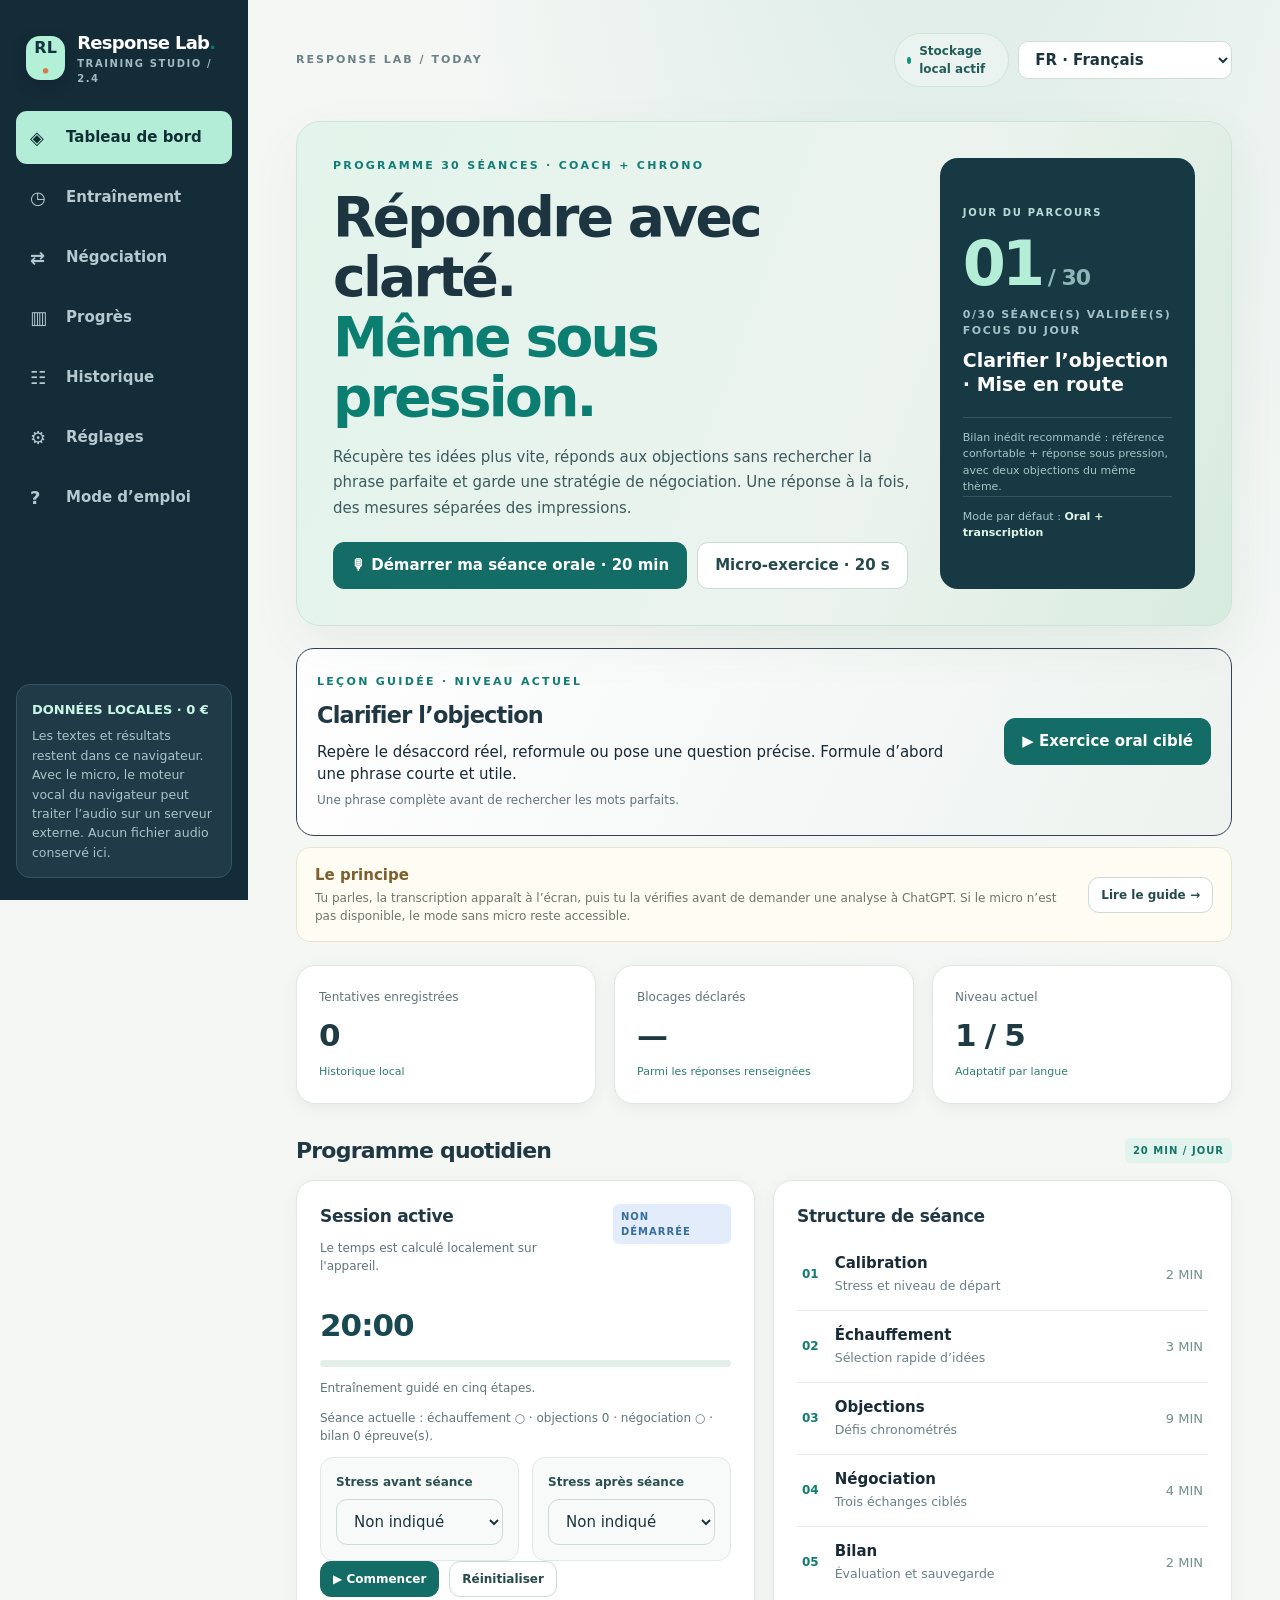
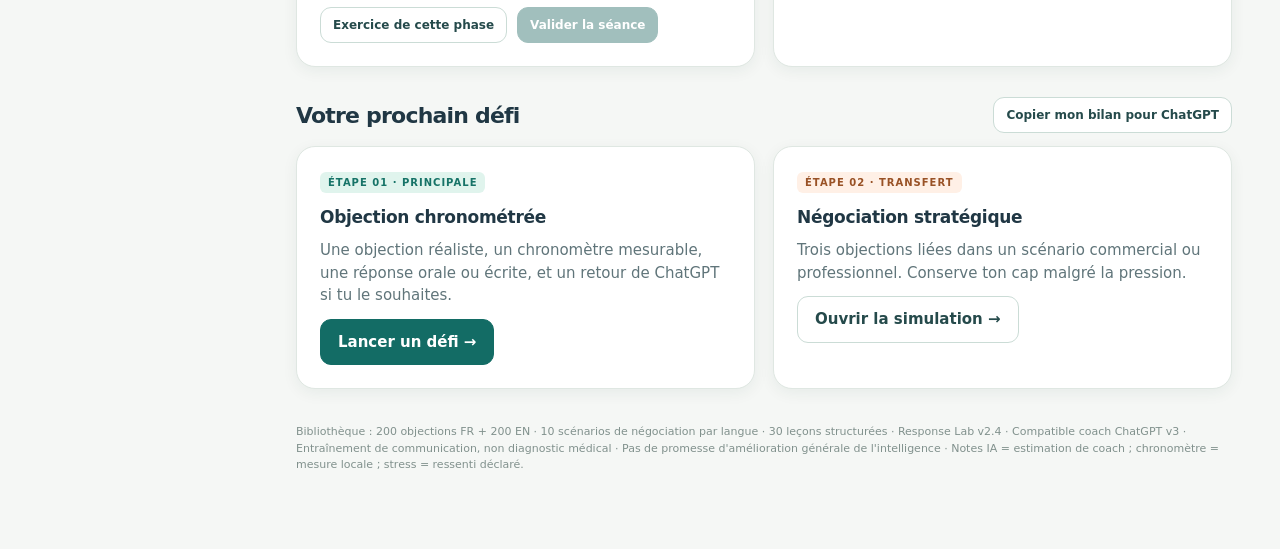
==== commit 2272cf78: "Response Lab 2.4: 400 oral drills, 30 competency lessons, coach repair and transfer loops" ====
--- a/index.html
+++ b/index.html
@@ -1,6 +1,6 @@
-<!doctype html><html lang="fr"><head><meta charset="utf-8"><meta name="viewport" content="width=device-width,initial-scale=1,viewport-fit=cover"><meta name="theme-color" content="#152a38"><meta name="description" content="Entraînement de réactivité verbale, objections et négociation, avec mesures locales."><link rel="manifest" href="manifest.webmanifest"><link rel="icon" type="image/svg+xml" href="icons/icon.svg"><title>Response Lab 2.3 — Entraînement oral avec transcription</title><link rel="stylesheet" href="assets/base.css"><link rel="stylesheet" href="assets/theme.css"></head>
+<!doctype html><html lang="fr"><head><meta charset="utf-8"><meta name="viewport" content="width=device-width,initial-scale=1,viewport-fit=cover"><meta name="theme-color" content="#152a38"><meta name="description" content="Entraînement de réactivité verbale, objections et négociation, avec mesures locales."><link rel="manifest" href="manifest.webmanifest"><link rel="icon" type="image/svg+xml" href="icons/icon.svg"><title>Response Lab 2.4 — Entraînement oral avec transcription</title><link rel="stylesheet" href="assets/base.css"><link rel="stylesheet" href="assets/theme.css"></head>
 <body><div class="layout">
-<aside class="sidebar"><div class="brand"><div class="logo">RL<span>•</span></div><div><div class="brand-name">Response Lab<span style="color:var(--mint)">.</span></div><div class="brand-small">TRAINING STUDIO / 2.3</div></div></div>
+<aside class="sidebar"><div class="brand"><div class="logo">RL<span>•</span></div><div><div class="brand-name">Response Lab<span style="color:var(--mint)">.</span></div><div class="brand-small">TRAINING STUDIO / 2.4</div></div></div>
 <nav class="nav" aria-label="Navigation principale">
 <button class="nav-btn active" data-view="home"><span class="nav-glyph">◈</span> Tableau de bord</button>
 <button class="nav-btn" data-view="drill"><span class="nav-glyph">◷</span> Entraînement</button>
@@ -11,7 +11,8 @@
 <div class="aside-bottom"><b>DONNÉES LOCALES · 0 €</b><small>Les textes et résultats restent dans ce navigateur. Avec le micro, le moteur vocal du navigateur peut traiter l’audio sur un serveur externe. Aucun fichier audio conservé ici.</small></div></aside>
 <main class="main"><div class="topbar"><div class="breadcrumb">RESPONSE LAB / <span id="crumb">TODAY</span></div><div class="top-actions"><span class="pill"><span class="online-dot"></span><span id="storage-status">Stockage local actif</span></span><select id="global-lang" class="language" aria-label="Langue d'entraînement"><option value="FR">FR · Français</option><option value="EN">EN · English</option></select></div></div>
 <section class="view is-active" id="view-home">
-<div class="hero"><div class="hero-main"><div class="eyebrow">PROGRAMME 30 JOURS · COACH + CHRONO</div><h1>Répondre avec clarté.<br><em>Même sous pression.</em></h1><p>Récupère tes idées plus vite, réponds aux objections sans rechercher la phrase parfaite et garde une stratégie de négociation. Une réponse à la fois, des mesures séparées des impressions.</p><div class="hero-actions"><button class="btn primary" data-action="start-session">🎙 Démarrer ma séance orale · 20 min</button><button class="btn ghost" data-action="warmup">Micro-exercice · 20 s</button></div></div><div class="hero-day"><span>JOUR DU PARCOURS</span><strong><span id="program-day">01</span><small> / 30</small></strong><div class="hero-day-label" id="program-completed">0/30 séance validée</div><div class="hero-day-label">Focus du jour</div><p id="today-focus">Établir le niveau de référence</p><div class="hero-day-foot" id="assessment-note">Bilan conseillé aux étapes 1, 7, 14, 21, 28 et 30.</div><div class="hero-day-foot">Mode par défaut : <span id="today-mode">Oral + transcription</span></div></div></div>
+<div class="hero"><div class="hero-main"><div class="eyebrow">PROGRAMME 30 SÉANCES · COACH + CHRONO</div><h1>Répondre avec clarté.<br><em>Même sous pression.</em></h1><p>Récupère tes idées plus vite, réponds aux objections sans rechercher la phrase parfaite et garde une stratégie de négociation. Une réponse à la fois, des mesures séparées des impressions.</p><div class="hero-actions"><button class="btn primary" data-action="start-session">🎙 Démarrer ma séance orale · 20 min</button><button class="btn ghost" data-action="warmup">Micro-exercice · 20 s</button></div></div><div class="hero-day"><span>JOUR DU PARCOURS</span><strong><span id="program-day">01</span><small> / 30</small></strong><div class="hero-day-label" id="program-completed">0/30 séance validée</div><div class="hero-day-label">Focus du jour</div><p id="today-focus">Établir le niveau de référence</p><div class="hero-day-foot" id="assessment-note">Bilan conseillé aux étapes 1, 7, 14, 21, 28 et 30.</div><div class="hero-day-foot">Mode par défaut : <span id="today-mode">Oral + transcription</span></div></div></div>
+<div class="daily-lesson" role="region" aria-label="Leçon orale du jour"><div><span class="eyebrow">LEÇON GUIDÉE · NIVEAU ACTUEL</span><h2 id="today-skill">Clarifier l’objection</h2><p id="today-cue">Identifie le désaccord réel et réponds avec une phrase utile.</p><p class="hint" id="today-criterion"></p></div><div class="lesson-actions"><button class="btn primary" data-action="daily-drill">▶ Exercice oral ciblé</button><div id="coach-repair" hidden><p class="small" id="coach-repair-label">Correction du coach</p><button class="btn ghost small" data-action="coach-focus">↻ Entraîner mon point faible</button></div></div></div>
 <div class="guide-strip"><div><b>Le principe</b><span>Tu parles, la transcription apparaît à l’écran, puis tu la vérifies avant de demander une analyse à ChatGPT. Si le micro n’est pas disponible, le mode sans micro reste accessible.</span></div><button class="btn ghost small" data-view="guide">Lire le guide →</button></div>
 <div class="grid three"><div class="stat"><span>Tentatives enregistrées</span><strong id="stat-total">0</strong><small>Historique local</small></div><div class="stat"><span>Blocages déclarés</span><strong id="stat-block">—</strong><small>Parmi les réponses renseignées</small></div><div class="stat"><span>Niveau actuel</span><strong id="stat-level">1 / 5</strong><small>Adaptatif par langue</small></div></div>
 <div class="section-head"><h2>Programme quotidien</h2><span class="tag">20 MIN / JOUR</span></div>
@@ -23,6 +24,6 @@
 <section class="view" id="view-progress"><div class="header-title"><div class="eyebrow">ÉVALUER / SANS INVENTER</div><h1>Tableau de bord<span style="color:var(--mint)">.</span></h1><p>Le début oral est estimé par le navigateur ou signalé manuellement, et n’est pas un indicateur précis du temps de réflexion. Stress et blocages sont déclarés par toi ; ChatGPT n’évalue que le texte effectivement fourni.</p></div><div class="card" style="margin-bottom:18px"><div class="field-grid"><div class="form-section"><label class="label" for="metric-mode">Modalité analysée</label><select class="input" id="metric-mode"><option value="oral">Oral (micro ou manuel)</option><option value="text">Écrit (première saisie)</option></select></div><div class="form-section"><label class="label" for="metric-level">Niveau analysé</label><select class="input" id="metric-level"><option value="all">Tous les niveaux</option><option value="1">Niveau 1</option><option value="2">Niveau 2</option><option value="3">Niveau 3</option><option value="4">Niveau 4</option><option value="5">Niveau 5</option></select></div></div></div><div id="progress-content"></div></section>
 <section class="view" id="view-history"><div class="header-title"><div class="eyebrow">YOUR LOCAL RECORDS</div><h1>Historique<span style="color:var(--mint)">.</span></h1><p>Conservez des données minimales : évitez de saisir des noms ou informations confidentielles de vraies personnes.</p></div><div class="card"><div class="notice" style="margin-bottom:16px"><b>ChatGPT évalue la qualité, pas toi.</b> Après avoir copié ta tentative, colle ici son rapport JSON. Les notes seront associées à la tentative d’origine grâce à attempt_id.</div><div class="form-section" style="margin-bottom:16px"><label class="label" for="coach-json-history">Évaluation JSON de ChatGPT</label><textarea rows="5" id="coach-json-history" placeholder="Colle directement le JSON renvoyé par ChatGPT (aucun fichier à créer)."></textarea><button class="btn primary small" data-action="paste-coach" data-source="history">Importer le retour IA →</button></div><div class="flex" style="margin-bottom:15px"><button class="btn primary small" data-action="export">↓ Export JSON</button><button class="btn ghost small" data-action="export-csv">↓ Export CSV</button><button class="btn ghost small" data-action="import">↑ Import JSON</button><input type="file" id="import-file" accept=".json,application/json" class="hidden"></div><div id="history-content"></div></div></section>
 <section class="view" id="view-settings"><div class="header-title"><div class="eyebrow">YOUR TRAINING CONFIGURATION</div><h1>Réglages<span style="color:var(--mint)">.</span></h1><p>Entraînement exigeant, pression dosée, données locales. Les niveaux de français et d'anglais sont indépendants.</p></div><div class="grid two"><div class="card"><h3>Difficulté actuelle</h3><label class="label" for="setting-level-fr">Français</label><select class="input" id="setting-level-fr"></select><br><br><label class="label" for="setting-level-en">English</label><select class="input" id="setting-level-en"></select><p class="hint" style="margin-top:12px">Niveaux : 1 = 30 s · 2 = 20 s · 3 = 15 s · 4 = 10 s · 5 = 5 s. L'adaptation automatique peut ajuster ces choix.</p></div><div class="card"><h3>Challenge personnalisé</h3><label class="label" for="custom-challenge">Collez une objection reçue depuis ChatGPT ou DeepSeek</label><textarea id="custom-challenge" placeholder="Exemple : Votre proposition est trop chère et vous ne pouvez pas justifier ce prix."></textarea><button class="btn ghost small" data-action="use-custom">Utiliser comme prochain défi →</button><p class="hint" style="margin-top:12px">Le texte collé sert uniquement à l'exercice local. Évitez les données confidentielles.</p></div></div><div class="section-head"><h2>Contrôle des données</h2></div><div class="card stack"><p class="muted">Les réponses et notes sont stockées dans ce navigateur, sur cet appareil. Elles ne sont pas automatiquement synchronisées entre Windows et Android.</p><div class="flex"><button class="btn primary small" data-action="export">Exporter une sauvegarde</button><button class="btn ghost small" data-action="import">Importer une sauvegarde</button><button class="btn danger small" data-action="delete">Effacer les données locales</button></div><div class="notice">Pour utiliser le coach IA, copiez le paquet de défi ou le résumé depuis l'application dans ChatGPT 6 / DeepSeek. Aucun accès API n'est requis.</div></div></section>
-<section class="view" id="view-guide"><div class="header-title"><div class="eyebrow">MODE D’EMPLOI / VERSION 2.3</div><h1>Un parcours simple<span style="color:var(--mint)">.</span></h1><p class="muted">3 gestes : parle → vérifie la transcription → enregistre. ChatGPT analyse ensuite le texte copié volontairement. La transcription vocale peut utiliser un service externe au navigateur ; elle n’est pas garantie hors connexion.</p></div><div class="grid two"><div class="card"><span class="eyebrow">01 · PRÉPARATION</span><h3>Une séance de 20 minutes</h3><p>Depuis le Tableau de bord, clique sur « Démarrer ma séance ». Le compteur guide ton rythme : 2 min de calibration, 3 min d’échauffement, 9 min d’objections, 4 min de négociation et 2 min de bilan. Il ne change pas automatiquement de module.</p></div><div class="card"><span class="eyebrow">02 · RÉFÉRENCE</span><h3>Mesurer ton point de départ</h3><p>Dans Entraînement, choisis « Référence confortable · 60 s ». Prends une nouvelle objection, réponds, puis indique ton stress et ton éventuel blocage. La qualité sera évaluée par ChatGPT après transfert. Recommence une fois par semaine, sur des objections nouvelles.</p></div><div class="card"><span class="eyebrow">03 · ORAL RECOMMANDÉ</span><h3>Parler réellement à voix haute</h3><p>Sélectionne « Oral avec transcription ». Clique « Activer le micro et lancer le défi », autorise le micro et parle naturellement dès l’affichage de l’objection. Le texte apparaît. Termine, relis/corrige les erreurs, puis enregistre. Sans reconnaissance, utilise « Oral sans micro » et signale ton début de parole.</p></div><div class="card"><span class="eyebrow">04 · ÉCRIT</span><h3>Structurer tes arguments</h3><p>Choisis « Écrit » si tu veux travailler la structure des arguments. La première frappe est mesurée, pas la parole. Les indicateurs d’écrit et d’oral restent distincts.</p></div><div class="card"><span class="eyebrow">05 · RETOUR IA</span><h3>Copier vers ChatGPT</h3><p>Après la réponse, vérifie la transcription puis clique « Enregistrer et préparer l’analyse ChatGPT ». Le contenu est copié, pas envoyé. Colle-le dans ton coach Ultimate v3, puis importe son JSON pour enrichir la même tentative.</p></div><div class="card"><span class="eyebrow">06 · PROGRESSION</span><h3>Un niveau adaptatif, pas une course</h3><p>Pas d’auto-note de qualité. Stress déclaré de 0 à 10, et blocage déclaré si tu le souhaites. Les notes de pertinence, raisonnement et stratégie (0–4) viennent de ChatGPT. Trois objections évaluées par ChatGPT et réussies peuvent faire progresser d’un niveau ; deux blocages successifs ou un stress élevé font baisser la pression. L'objectif est une réponse utile, pas le chiffre le plus rapide.</p></div><div class="card"><span class="eyebrow">07 · DONNÉES</span><h3>Sauvegarder et changer d’appareil</h3><p>Historique → « Export JSON » pour une sauvegarde complète. Sur un autre appareil, utilise « Import JSON ». Les données ne se synchronisent pas automatiquement ; une navigation privée ou une suppression du stockage peut effacer les résultats.</p></div><div class="card"><span class="eyebrow">08 · BILAN</span><h3>Interpréter sans surpromettre</h3><p>Progrès présente les tendances d’activité, les blocages déclarés et une comparaison exploratoire entre exercices confortables et chronométrés. Les notes de ChatGPT sont des estimations de coach, pas des mesures psychométriques ; elles ne prouvent pas à elles seules un transfert à la vie réelle.</p></div></div><div class="card guide-finale"><h3>Routine recommandée aujourd’hui</h3><p>Active le mode micro (ou sans micro si besoin) → réalise 1 micro-défi oral → 2 ou 3 objections → 1 tour de négociation → valide la séance. Après chaque réponse : vérifie le texte, indique stress/blocage, enregistre. En cas de blocage, réessaie avec plus de temps.</p><div class="flex"><button class="btn primary" data-view="drill">Démarrer les exercices →</button><button class="btn ghost" data-view="history">Ouvrir mon historique →</button></div></div></section>
-<div class="footer">Response Lab v2.3 · Compatible coach ChatGPT v3 · Entraînement de communication, non diagnostic médical · Pas de promesse d'amélioration générale de l'intelligence · Notes IA = estimation de coach ; chronomètre = mesure locale ; stress = ressenti déclaré.</div></main></div>
-<div class="notification" id="toast" role="status" aria-live="polite"></div><div id="dialog-root" class="modal-shade"></div><script defer src="assets/app-core.js"></script><script defer src="assets/app-exercise.js"></script><script defer src="assets/app-runtime.js"></script></body></html>+<section class="view" id="view-guide"><div class="header-title"><div class="eyebrow">MODE D’EMPLOI / VERSION 2.4</div><h1>Un parcours simple<span style="color:var(--mint)">.</span></h1><p class="muted">3 gestes : parle → vérifie la transcription → enregistre. ChatGPT analyse ensuite le texte copié volontairement. La transcription vocale peut utiliser un service externe au navigateur ; elle n’est pas garantie hors connexion.</p></div><div class="grid two"><div class="card"><span class="eyebrow">01 · PRÉPARATION</span><h3>Une séance de 20 minutes</h3><p>La leçon du jour cible une compétence précise parmi six. Le même jour propose une objection inédite de la compétence choisie. Depuis le Tableau de bord, clique sur « Démarrer ma séance ». Le compteur guide ton rythme : 2 min de calibration, 3 min d’échauffement, 9 min d’objections, 4 min de négociation et 2 min de bilan. Il ne change pas automatiquement de module.</p></div><div class="card"><span class="eyebrow">02 · RÉFÉRENCE</span><h3>Mesurer ton point de départ</h3><p>Dans Entraînement, choisis « Référence confortable · 60 s ». Prends une nouvelle objection, réponds, puis indique ton stress et ton éventuel blocage. La qualité sera évaluée par ChatGPT après transfert. Recommence une fois par semaine, sur des objections nouvelles.</p></div><div class="card"><span class="eyebrow">03 · ORAL RECOMMANDÉ</span><h3>Parler réellement à voix haute</h3><p>Sélectionne « Oral avec transcription ». Clique « Activer le micro et lancer le défi », autorise le micro et parle naturellement dès l’affichage de l’objection. Le texte apparaît. Termine, relis/corrige les erreurs, puis enregistre. Sans reconnaissance, utilise « Oral sans micro » et signale ton début de parole.</p></div><div class="card"><span class="eyebrow">04 · ÉCRIT</span><h3>Structurer tes arguments</h3><p>Choisis « Écrit » si tu veux travailler la structure des arguments. La première frappe est mesurée, pas la parole. Les indicateurs d’écrit et d’oral restent distincts.</p></div><div class="card"><span class="eyebrow">05 · RETOUR IA</span><h3>Analyse → correction → transfert</h3><p>Après la réponse, vérifie la transcription puis clique « Enregistrer et préparer l’analyse ChatGPT ». Le contenu est copié, pas envoyé. Colle-le dans ton coach Ultimate v3, puis importe son JSON. Une correction ciblée et un nouveau défi de la même compétence deviennent disponibles sans chercher l’exercice. L’application ne contacte jamais ChatGPT automatiquement.</p></div><div class="card"><span class="eyebrow">06 · PROGRESSION</span><h3>Des compétences, pas seulement un niveau</h3><p>Pas d’auto-note de qualité. Stress déclaré de 0 à 10, et blocage déclaré si tu le souhaites. Les notes de pertinence, raisonnement et stratégie (0–4) viennent de ChatGPT. Trois objections évaluées par ChatGPT et réussies peuvent faire progresser d’un niveau ; deux blocages successifs ou un stress élevé font baisser la pression. L'objectif est une réponse utile, pas le chiffre le plus rapide.</p></div><div class="card"><span class="eyebrow">07 · DONNÉES</span><h3>Sauvegarder et changer d’appareil</h3><p>Historique → « Export JSON » pour une sauvegarde complète. Sur un autre appareil, utilise « Import JSON ». Les données ne se synchronisent pas automatiquement ; une navigation privée ou une suppression du stockage peut effacer les résultats.</p></div><div class="card"><span class="eyebrow">08 · BILAN</span><h3>Interpréter sans surpromettre</h3><p>Progrès présente les tendances d’activité, les blocages déclarés et une comparaison exploratoire entre exercices confortables et chronométrés. Les notes de ChatGPT sont des estimations de coach, pas des mesures psychométriques ; elles ne prouvent pas à elles seules un transfert à la vie réelle.</p></div></div><div class="card guide-finale"><h3>Routine recommandée aujourd’hui</h3><p>Active le mode micro (ou sans micro si besoin) → réalise 1 micro-défi oral → 2 ou 3 objections → 1 tour de négociation → valide la séance. Après chaque réponse : vérifie le texte, indique stress/blocage, enregistre. En cas de blocage, réessaie avec plus de temps.</p><div class="flex"><button class="btn primary" data-view="drill">Démarrer les exercices →</button><button class="btn ghost" data-view="history">Ouvrir mon historique →</button></div></div></section>
+<div class="footer">Bibliothèque : 200 objections FR + 200 EN · 10 scénarios de négociation par langue · 30 leçons structurées · Response Lab v2.4 · Compatible coach ChatGPT v3 · Entraînement de communication, non diagnostic médical · Pas de promesse d'amélioration générale de l'intelligence · Notes IA = estimation de coach ; chronomètre = mesure locale ; stress = ressenti déclaré.</div></main></div>
+<div class="notification" id="toast" role="status" aria-live="polite"></div><div id="dialog-root" class="modal-shade"></div><script defer src="assets/training-plan.js"></script><script defer src="assets/training-fr-1.js"></script><script defer src="assets/training-fr-2.js"></script><script defer src="assets/training-en-1.js"></script><script defer src="assets/training-en-2.js"></script><script defer src="assets/app-core.js"></script><script defer src="assets/app-exercise.js"></script><script defer src="assets/app-runtime.js"></script></body></html>
--- a/assets/theme.css
+++ b/assets/theme.css
@@ -44,3 +44,10 @@
 @media(max-width:850px){.mode-choice{grid-template-columns:1fr}.mode-option{min-height:72px}}
 @media(max-width:640px){.voice-panel{padding:13px}.voice-transcript{font-size:16px}.mode-option{padding:12px 14px}.oral-controls{gap:8px}}
 @media(prefers-reduced-motion:reduce){.voice-dot,.voice-pulse{animation:none}}
+
+/* Response Lab 2.4: visible competence-based lesson and feedback-to-transfer loop. */
+.daily-lesson{margin:20px 0 16px;border:1px solid var(--border,#354256);border-radius:18px;padding:20px;display:flex;justify-content:space-between;align-items:center;gap:18px;background:linear-gradient(115deg,var(--panel,#182436),var(--panel2,#203347));}
+.daily-lesson h2{margin:8px 0;font-size:1.4rem}.daily-lesson p{margin:5px 0;max-width:650px}.lesson-actions{flex:0 0 auto;display:flex;flex-direction:column;gap:12px;align-items:stretch}.lesson-actions .btn{max-width:100%;white-space:normal}.lesson-actions p{max-width:260px}
+.coach-results{padding:16px;margin:18px 0;border:1px solid #388978;border-radius:14px;background:rgba(28,130,114,.10)}.coach-results h3{margin:10px 0 8px}.coach-results p{white-space:pre-wrap;overflow-wrap:anywhere}.coach-results .flex{margin:14px 0 8px}
+.skill-progress .skill-row{display:flex;justify-content:space-between;align-items:center;padding:11px 0;border-bottom:1px solid var(--border,#354256);gap:15px}.skill-row span{display:flex;flex-direction:column;gap:4px}.skill-row small{font-size:.8rem;opacity:.78}.skill-progress .notice{margin-top:15px}
+@media(max-width:760px){.daily-lesson{flex-direction:column;align-items:stretch}.lesson-actions{width:100%}.daily-lesson h2{font-size:1.24rem}}
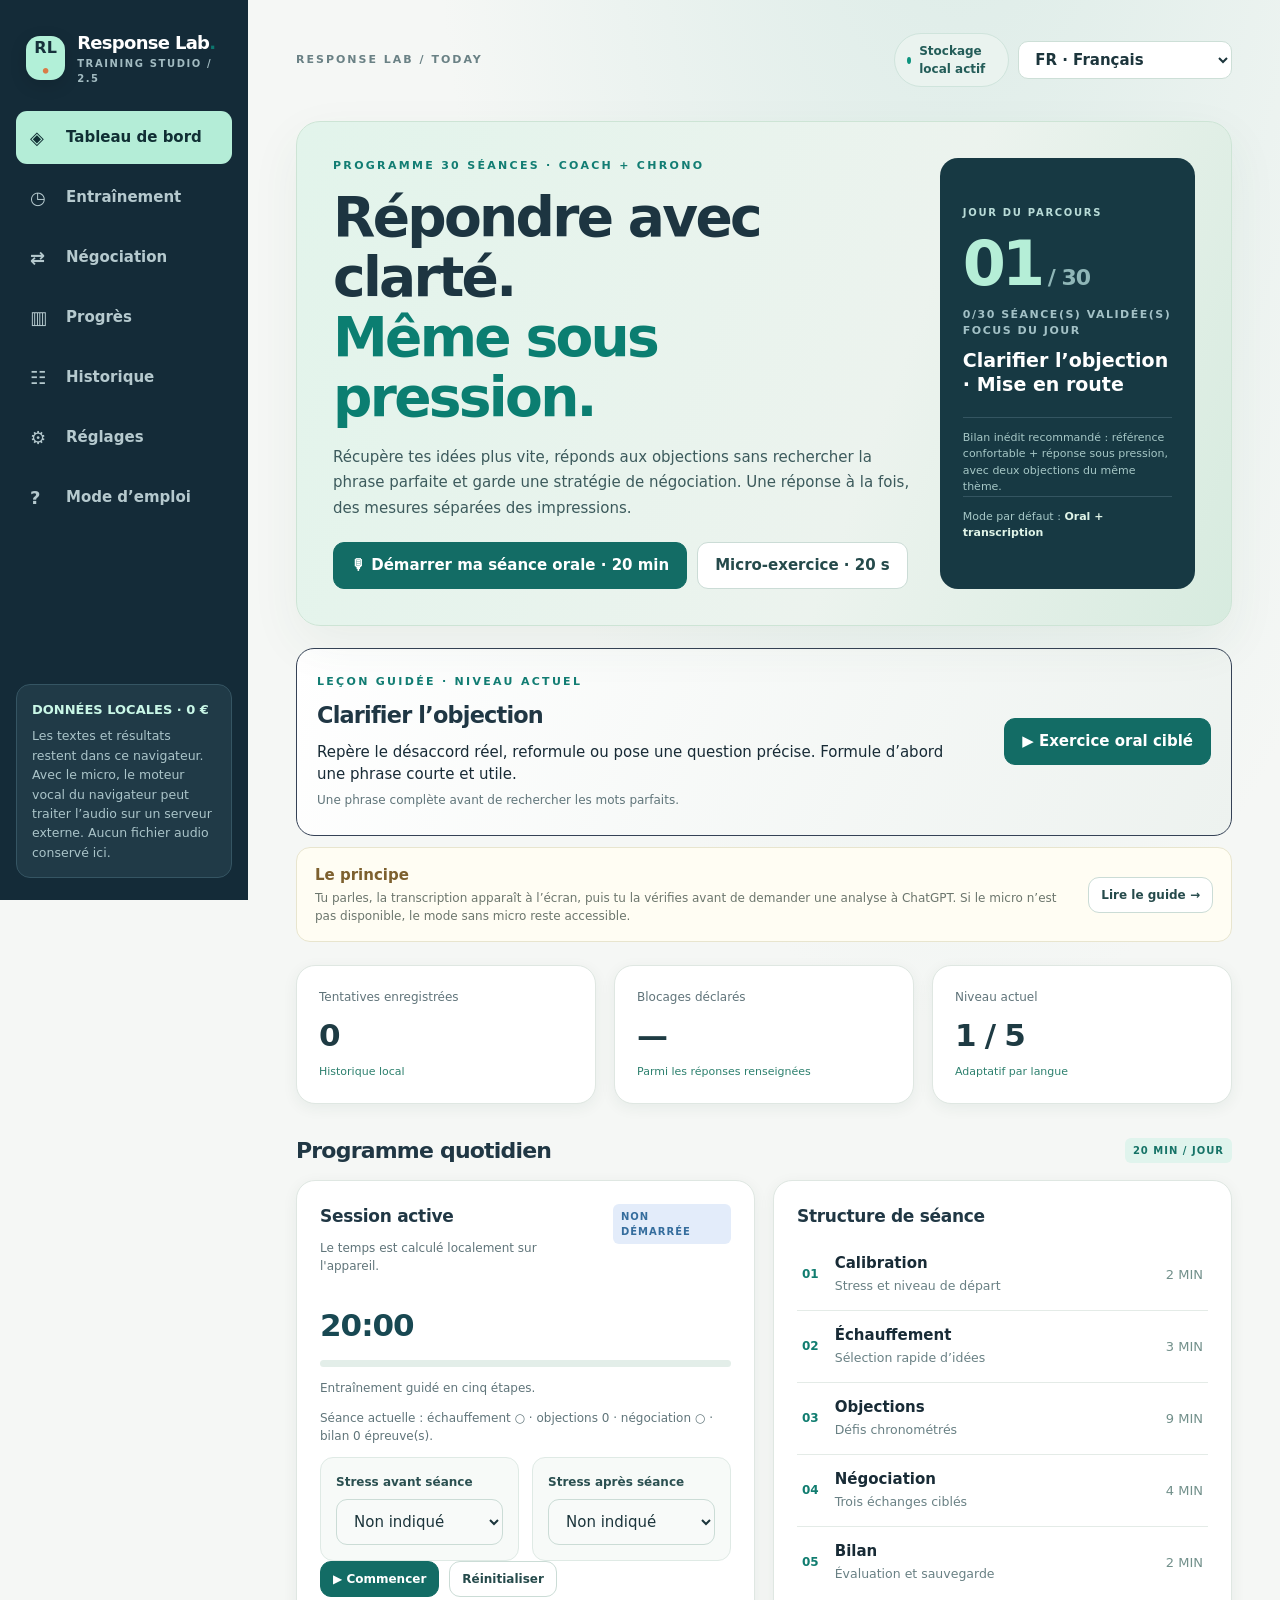
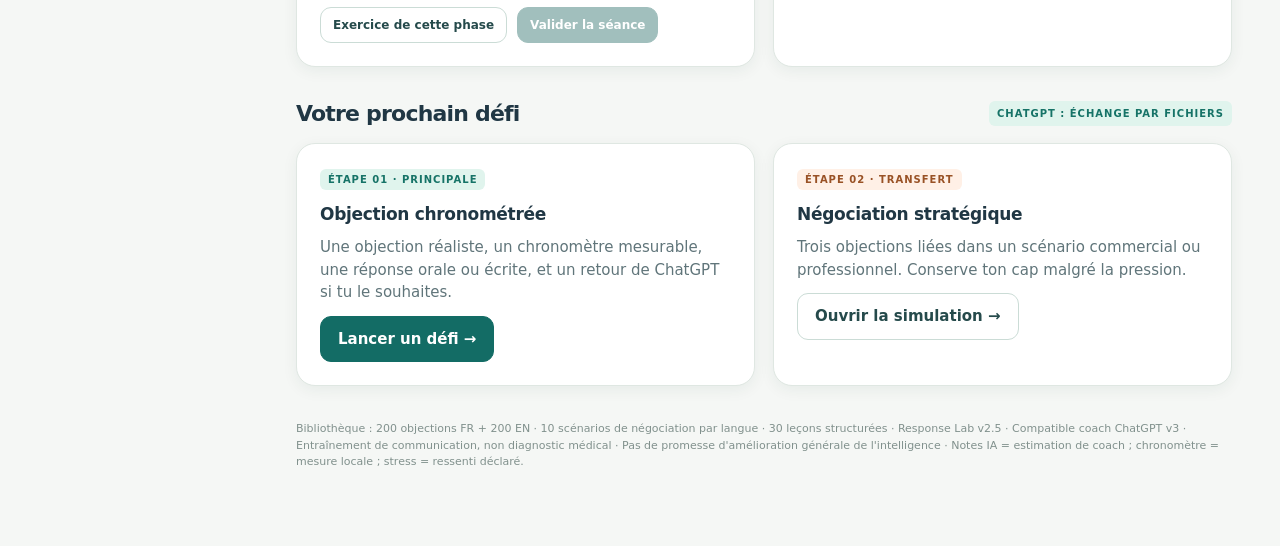
==== commit 1ed2c68d: "Release 2.5: file-first ChatGPT exercise export and evaluation import" ====
--- a/index.html
+++ b/index.html
@@ -1,6 +1,6 @@
-<!doctype html><html lang="fr"><head><meta charset="utf-8"><meta name="viewport" content="width=device-width,initial-scale=1,viewport-fit=cover"><meta name="theme-color" content="#152a38"><meta name="description" content="Entraînement de réactivité verbale, objections et négociation, avec mesures locales."><link rel="manifest" href="manifest.webmanifest"><link rel="icon" type="image/svg+xml" href="icons/icon.svg"><title>Response Lab 2.4 — Entraînement oral avec transcription</title><link rel="stylesheet" href="assets/base.css"><link rel="stylesheet" href="assets/theme.css"></head>
+<!doctype html><html lang="fr"><head><meta charset="utf-8"><meta name="viewport" content="width=device-width,initial-scale=1,viewport-fit=cover"><meta name="theme-color" content="#152a38"><meta name="description" content="Entraînement de réactivité verbale, objections et négociation, avec mesures locales."><link rel="manifest" href="manifest.webmanifest"><link rel="icon" type="image/svg+xml" href="icons/icon.svg"><title>Response Lab 2.5 — Échanges avec ChatGPT par fichiers</title><link rel="stylesheet" href="assets/base.css"><link rel="stylesheet" href="assets/theme.css"></head>
 <body><div class="layout">
-<aside class="sidebar"><div class="brand"><div class="logo">RL<span>•</span></div><div><div class="brand-name">Response Lab<span style="color:var(--mint)">.</span></div><div class="brand-small">TRAINING STUDIO / 2.4</div></div></div>
+<aside class="sidebar"><div class="brand"><div class="logo">RL<span>•</span></div><div><div class="brand-name">Response Lab<span style="color:var(--mint)">.</span></div><div class="brand-small">TRAINING STUDIO / 2.5</div></div></div>
 <nav class="nav" aria-label="Navigation principale">
 <button class="nav-btn active" data-view="home"><span class="nav-glyph">◈</span> Tableau de bord</button>
 <button class="nav-btn" data-view="drill"><span class="nav-glyph">◷</span> Entraînement</button>
@@ -17,13 +17,13 @@
 <div class="grid three"><div class="stat"><span>Tentatives enregistrées</span><strong id="stat-total">0</strong><small>Historique local</small></div><div class="stat"><span>Blocages déclarés</span><strong id="stat-block">—</strong><small>Parmi les réponses renseignées</small></div><div class="stat"><span>Niveau actuel</span><strong id="stat-level">1 / 5</strong><small>Adaptatif par langue</small></div></div>
 <div class="section-head"><h2>Programme quotidien</h2><span class="tag">20 MIN / JOUR</span></div>
 <div class="grid two"><div class="card"><div class="card-header"><div><h3>Session active</h3><p class="muted small">Le temps est calculé localement sur l'appareil.</p></div><span class="tag blue" id="session-status">NON DÉMARRÉE</span></div><div class="session-clock" id="session-clock">20:00</div><div class="progress-track"><div class="progress-fill" id="session-progress"></div></div><p class="small muted" id="session-phase">Démarre la séance pour suivre les 5 phases. Les exercices se lancent depuis leurs modules.</p><p class="small muted" id="session-checklist" aria-live="polite">Échauffement, objection et négociation à effectuer avant validation.</p><div class="field-grid"><div class="form-section"><label class="label" for="session-stress-before">Stress avant séance</label><select id="session-stress-before" class="input"><option value="">Non indiqué</option><option value="0">0/10</option><option value="1">1/10</option><option value="2">2/10</option><option value="3">3/10</option><option value="4">4/10</option><option value="5">5/10</option><option value="6">6/10</option><option value="7">7/10</option><option value="8">8/10</option><option value="9">9/10</option><option value="10">10/10</option></select></div><div class="form-section"><label class="label" for="session-stress-after">Stress après séance</label><select id="session-stress-after" class="input"><option value="">Non indiqué</option><option value="0">0/10</option><option value="1">1/10</option><option value="2">2/10</option><option value="3">3/10</option><option value="4">4/10</option><option value="5">5/10</option><option value="6">6/10</option><option value="7">7/10</option><option value="8">8/10</option><option value="9">9/10</option><option value="10">10/10</option></select></div></div><div class="flex"><button class="btn primary small" data-action="session-toggle" id="session-toggle">▶ Commencer</button><button class="btn ghost small" data-action="session-reset">Réinitialiser</button><button class="btn ghost small" data-action="next-phase">Exercice de cette phase</button><button class="btn primary small" id="session-finish" data-action="finish-session">Valider la séance</button></div></div><div class="card"><h3>Structure de séance</h3><div class="program-list" id="phase-list"></div></div></div>
-<div class="section-head"><h2>Votre prochain défi</h2><button class="btn ghost small" data-action="copy-summary">Copier mon bilan pour ChatGPT</button></div><div class="grid two"><div class="card"><span class="tag">ÉTAPE 01 · PRINCIPALE</span><h3 style="margin-top:12px">Objection chronométrée</h3><p class="muted">Une objection réaliste, un chronomètre mesurable, une réponse orale ou écrite, et un retour de ChatGPT si tu le souhaites.</p><button class="btn primary" data-view="drill">Lancer un défi →</button></div><div class="card"><span class="tag orange">ÉTAPE 02 · TRANSFERT</span><h3 style="margin-top:12px">Négociation stratégique</h3><p class="muted">Trois objections liées dans un scénario commercial ou professionnel. Conserve ton cap malgré la pression.</p><button class="btn ghost" data-view="negotiation">Ouvrir la simulation →</button></div></div>
+<div class="section-head"><h2>Votre prochain défi</h2><span class="tag">ChatGPT : échange par fichiers</span></div><div class="grid two"><div class="card"><span class="tag">ÉTAPE 01 · PRINCIPALE</span><h3 style="margin-top:12px">Objection chronométrée</h3><p class="muted">Une objection réaliste, un chronomètre mesurable, une réponse orale ou écrite, et un retour de ChatGPT si tu le souhaites.</p><button class="btn primary" data-view="drill">Lancer un défi →</button></div><div class="card"><span class="tag orange">ÉTAPE 02 · TRANSFERT</span><h3 style="margin-top:12px">Négociation stratégique</h3><p class="muted">Trois objections liées dans un scénario commercial ou professionnel. Conserve ton cap malgré la pression.</p><button class="btn ghost" data-view="negotiation">Ouvrir la simulation →</button></div></div>
 </section>
 <section class="view" id="view-drill"><div class="header-title"><div class="eyebrow">MODULE 01 / RÉFLEXES VERBAUX</div><h1>Objections &amp; réflexes<span style="color:var(--mint)">.</span></h1><p>Avec un navigateur compatible, parle : la transcription apparaît automatiquement. Corrige uniquement les erreurs après l’exercice. Sinon, utilise le mode sans micro ou écrit.</p></div><div id="drill-content"></div></section>
 <section class="view" id="view-negotiation"><div class="header-title"><div class="eyebrow">MODULE 02 / STRATEGIC EXCHANGE</div><h1>Négociation<span style="color:var(--mint)">.</span></h1><p>Simulations scénarisées en trois échanges. Le contexte reste cohérent ; les objections sont prédéfinies, pas générées en direct.</p></div><div id="neg-content"></div></section>
 <section class="view" id="view-progress"><div class="header-title"><div class="eyebrow">ÉVALUER / SANS INVENTER</div><h1>Tableau de bord<span style="color:var(--mint)">.</span></h1><p>Le début oral est estimé par le navigateur ou signalé manuellement, et n’est pas un indicateur précis du temps de réflexion. Stress et blocages sont déclarés par toi ; ChatGPT n’évalue que le texte effectivement fourni.</p></div><div class="card" style="margin-bottom:18px"><div class="field-grid"><div class="form-section"><label class="label" for="metric-mode">Modalité analysée</label><select class="input" id="metric-mode"><option value="oral">Oral (micro ou manuel)</option><option value="text">Écrit (première saisie)</option></select></div><div class="form-section"><label class="label" for="metric-level">Niveau analysé</label><select class="input" id="metric-level"><option value="all">Tous les niveaux</option><option value="1">Niveau 1</option><option value="2">Niveau 2</option><option value="3">Niveau 3</option><option value="4">Niveau 4</option><option value="5">Niveau 5</option></select></div></div></div><div id="progress-content"></div></section>
-<section class="view" id="view-history"><div class="header-title"><div class="eyebrow">YOUR LOCAL RECORDS</div><h1>Historique<span style="color:var(--mint)">.</span></h1><p>Conservez des données minimales : évitez de saisir des noms ou informations confidentielles de vraies personnes.</p></div><div class="card"><div class="notice" style="margin-bottom:16px"><b>ChatGPT évalue la qualité, pas toi.</b> Après avoir copié ta tentative, colle ici son rapport JSON. Les notes seront associées à la tentative d’origine grâce à attempt_id.</div><div class="form-section" style="margin-bottom:16px"><label class="label" for="coach-json-history">Évaluation JSON de ChatGPT</label><textarea rows="5" id="coach-json-history" placeholder="Colle directement le JSON renvoyé par ChatGPT (aucun fichier à créer)."></textarea><button class="btn primary small" data-action="paste-coach" data-source="history">Importer le retour IA →</button></div><div class="flex" style="margin-bottom:15px"><button class="btn primary small" data-action="export">↓ Export JSON</button><button class="btn ghost small" data-action="export-csv">↓ Export CSV</button><button class="btn ghost small" data-action="import">↑ Import JSON</button><input type="file" id="import-file" accept=".json,application/json" class="hidden"></div><div id="history-content"></div></div></section>
-<section class="view" id="view-settings"><div class="header-title"><div class="eyebrow">YOUR TRAINING CONFIGURATION</div><h1>Réglages<span style="color:var(--mint)">.</span></h1><p>Entraînement exigeant, pression dosée, données locales. Les niveaux de français et d'anglais sont indépendants.</p></div><div class="grid two"><div class="card"><h3>Difficulté actuelle</h3><label class="label" for="setting-level-fr">Français</label><select class="input" id="setting-level-fr"></select><br><br><label class="label" for="setting-level-en">English</label><select class="input" id="setting-level-en"></select><p class="hint" style="margin-top:12px">Niveaux : 1 = 30 s · 2 = 20 s · 3 = 15 s · 4 = 10 s · 5 = 5 s. L'adaptation automatique peut ajuster ces choix.</p></div><div class="card"><h3>Challenge personnalisé</h3><label class="label" for="custom-challenge">Collez une objection reçue depuis ChatGPT ou DeepSeek</label><textarea id="custom-challenge" placeholder="Exemple : Votre proposition est trop chère et vous ne pouvez pas justifier ce prix."></textarea><button class="btn ghost small" data-action="use-custom">Utiliser comme prochain défi →</button><p class="hint" style="margin-top:12px">Le texte collé sert uniquement à l'exercice local. Évitez les données confidentielles.</p></div></div><div class="section-head"><h2>Contrôle des données</h2></div><div class="card stack"><p class="muted">Les réponses et notes sont stockées dans ce navigateur, sur cet appareil. Elles ne sont pas automatiquement synchronisées entre Windows et Android.</p><div class="flex"><button class="btn primary small" data-action="export">Exporter une sauvegarde</button><button class="btn ghost small" data-action="import">Importer une sauvegarde</button><button class="btn danger small" data-action="delete">Effacer les données locales</button></div><div class="notice">Pour utiliser le coach IA, copiez le paquet de défi ou le résumé depuis l'application dans ChatGPT 6 / DeepSeek. Aucun accès API n'est requis.</div></div></section>
-<section class="view" id="view-guide"><div class="header-title"><div class="eyebrow">MODE D’EMPLOI / VERSION 2.4</div><h1>Un parcours simple<span style="color:var(--mint)">.</span></h1><p class="muted">3 gestes : parle → vérifie la transcription → enregistre. ChatGPT analyse ensuite le texte copié volontairement. La transcription vocale peut utiliser un service externe au navigateur ; elle n’est pas garantie hors connexion.</p></div><div class="grid two"><div class="card"><span class="eyebrow">01 · PRÉPARATION</span><h3>Une séance de 20 minutes</h3><p>La leçon du jour cible une compétence précise parmi six. Le même jour propose une objection inédite de la compétence choisie. Depuis le Tableau de bord, clique sur « Démarrer ma séance ». Le compteur guide ton rythme : 2 min de calibration, 3 min d’échauffement, 9 min d’objections, 4 min de négociation et 2 min de bilan. Il ne change pas automatiquement de module.</p></div><div class="card"><span class="eyebrow">02 · RÉFÉRENCE</span><h3>Mesurer ton point de départ</h3><p>Dans Entraînement, choisis « Référence confortable · 60 s ». Prends une nouvelle objection, réponds, puis indique ton stress et ton éventuel blocage. La qualité sera évaluée par ChatGPT après transfert. Recommence une fois par semaine, sur des objections nouvelles.</p></div><div class="card"><span class="eyebrow">03 · ORAL RECOMMANDÉ</span><h3>Parler réellement à voix haute</h3><p>Sélectionne « Oral avec transcription ». Clique « Activer le micro et lancer le défi », autorise le micro et parle naturellement dès l’affichage de l’objection. Le texte apparaît. Termine, relis/corrige les erreurs, puis enregistre. Sans reconnaissance, utilise « Oral sans micro » et signale ton début de parole.</p></div><div class="card"><span class="eyebrow">04 · ÉCRIT</span><h3>Structurer tes arguments</h3><p>Choisis « Écrit » si tu veux travailler la structure des arguments. La première frappe est mesurée, pas la parole. Les indicateurs d’écrit et d’oral restent distincts.</p></div><div class="card"><span class="eyebrow">05 · RETOUR IA</span><h3>Analyse → correction → transfert</h3><p>Après la réponse, vérifie la transcription puis clique « Enregistrer et préparer l’analyse ChatGPT ». Le contenu est copié, pas envoyé. Colle-le dans ton coach Ultimate v3, puis importe son JSON. Une correction ciblée et un nouveau défi de la même compétence deviennent disponibles sans chercher l’exercice. L’application ne contacte jamais ChatGPT automatiquement.</p></div><div class="card"><span class="eyebrow">06 · PROGRESSION</span><h3>Des compétences, pas seulement un niveau</h3><p>Pas d’auto-note de qualité. Stress déclaré de 0 à 10, et blocage déclaré si tu le souhaites. Les notes de pertinence, raisonnement et stratégie (0–4) viennent de ChatGPT. Trois objections évaluées par ChatGPT et réussies peuvent faire progresser d’un niveau ; deux blocages successifs ou un stress élevé font baisser la pression. L'objectif est une réponse utile, pas le chiffre le plus rapide.</p></div><div class="card"><span class="eyebrow">07 · DONNÉES</span><h3>Sauvegarder et changer d’appareil</h3><p>Historique → « Export JSON » pour une sauvegarde complète. Sur un autre appareil, utilise « Import JSON ». Les données ne se synchronisent pas automatiquement ; une navigation privée ou une suppression du stockage peut effacer les résultats.</p></div><div class="card"><span class="eyebrow">08 · BILAN</span><h3>Interpréter sans surpromettre</h3><p>Progrès présente les tendances d’activité, les blocages déclarés et une comparaison exploratoire entre exercices confortables et chronométrés. Les notes de ChatGPT sont des estimations de coach, pas des mesures psychométriques ; elles ne prouvent pas à elles seules un transfert à la vie réelle.</p></div></div><div class="card guide-finale"><h3>Routine recommandée aujourd’hui</h3><p>Active le mode micro (ou sans micro si besoin) → réalise 1 micro-défi oral → 2 ou 3 objections → 1 tour de négociation → valide la séance. Après chaque réponse : vérifie le texte, indique stress/blocage, enregistre. En cas de blocage, réessaie avec plus de temps.</p><div class="flex"><button class="btn primary" data-view="drill">Démarrer les exercices →</button><button class="btn ghost" data-view="history">Ouvrir mon historique →</button></div></div></section>
-<div class="footer">Bibliothèque : 200 objections FR + 200 EN · 10 scénarios de négociation par langue · 30 leçons structurées · Response Lab v2.4 · Compatible coach ChatGPT v3 · Entraînement de communication, non diagnostic médical · Pas de promesse d'amélioration générale de l'intelligence · Notes IA = estimation de coach ; chronomètre = mesure locale ; stress = ressenti déclaré.</div></main></div>
+<section class="view" id="view-history"><div class="header-title"><div class="eyebrow">YOUR LOCAL RECORDS</div><h1>Historique<span style="color:var(--mint)">.</span></h1><p>Conservez des données minimales : évitez de saisir des noms ou informations confidentielles de vraies personnes.</p></div><div class="card"><div class="notice" style="margin-bottom:16px"><b>ChatGPT évalue la qualité, pas toi.</b> Après avoir copié ta tentative, colle ici son rapport JSON. Les notes seront associées à la tentative d’origine grâce à attempt_id.</div><details class="optional-notes" style="margin-bottom:16px"><summary>Option de secours : coller le JSON</summary><div class="form-section"><label class="label" for="coach-json-history">Coller une évaluation JSON</label><textarea id="coach-json-history" rows="4" placeholder="Coller uniquement le JSON valide ici."></textarea><button class="btn ghost small" data-action="paste-coach" data-source="history">Importer ce texte</button></div></details><div class="flex" style="margin-bottom:15px"><button class="btn primary small" data-action="import-coach-file">↑ Importer mon fichier d’évaluation ChatGPT</button><button class="btn ghost small" data-action="export">↓ Sauvegarde complète</button><button class="btn ghost small" data-action="export-csv">↓ Export CSV</button><button class="btn ghost small" data-action="import">↑ Import JSON</button><input type="file" id="import-file" accept=".json,application/json" class="hidden"></div><div id="history-content"></div></div></section>
+<section class="view" id="view-settings"><div class="header-title"><div class="eyebrow">YOUR TRAINING CONFIGURATION</div><h1>Réglages<span style="color:var(--mint)">.</span></h1><p>Entraînement exigeant, pression dosée, données locales. Les niveaux de français et d'anglais sont indépendants.</p></div><div class="grid two"><div class="card"><h3>Difficulté actuelle</h3><label class="label" for="setting-level-fr">Français</label><select class="input" id="setting-level-fr"></select><br><br><label class="label" for="setting-level-en">English</label><select class="input" id="setting-level-en"></select><p class="hint" style="margin-top:12px">Niveaux : 1 = 30 s · 2 = 20 s · 3 = 15 s · 4 = 10 s · 5 = 5 s. L'adaptation automatique peut ajuster ces choix.</p></div><div class="card"><h3>Challenge personnalisé</h3><label class="label" for="custom-challenge">Collez une objection reçue depuis ChatGPT ou DeepSeek</label><textarea id="custom-challenge" placeholder="Exemple : Votre proposition est trop chère et vous ne pouvez pas justifier ce prix."></textarea><button class="btn ghost small" data-action="use-custom">Utiliser comme prochain défi →</button><p class="hint" style="margin-top:12px">Le texte collé sert uniquement à l'exercice local. Évitez les données confidentielles.</p></div></div><div class="section-head"><h2>Contrôle des données</h2></div><div class="card stack"><p class="muted">Les réponses et notes sont stockées dans ce navigateur, sur cet appareil. Elles ne sont pas automatiquement synchronisées entre Windows et Android.</p><div class="flex"><button class="btn primary small" data-action="export">Exporter une sauvegarde</button><button class="btn ghost small" data-action="import">Importer une sauvegarde</button><button class="btn danger small" data-action="delete">Effacer les données locales</button></div><div class="notice">Pour utiliser le coach IA, télécharge le fichier JSON d’un exercice et joins-le à ChatGPT. Importe ensuite le fichier reçu depuis Historique. Aucun accès API n’est requis.</div></div></section>
+<section class="view" id="view-guide"><div class="header-title"><div class="eyebrow">MODE D’EMPLOI / VERSION 2.5</div><h1>Un parcours simple<span style="color:var(--mint)">.</span></h1><p class="muted">3 gestes : parle → vérifie la transcription → enregistre. ChatGPT analyse ensuite le fichier JSON de l’exercice que tu joins volontairement. La transcription vocale peut utiliser un service externe au navigateur ; elle n’est pas garantie hors connexion.</p></div><div class="grid two"><div class="card"><span class="eyebrow">01 · PRÉPARATION</span><h3>Une séance de 20 minutes</h3><p>La leçon du jour cible une compétence précise parmi six. Le même jour propose une objection inédite de la compétence choisie. Depuis le Tableau de bord, clique sur « Démarrer ma séance ». Le compteur guide ton rythme : 2 min de calibration, 3 min d’échauffement, 9 min d’objections, 4 min de négociation et 2 min de bilan. Il ne change pas automatiquement de module.</p></div><div class="card"><span class="eyebrow">02 · RÉFÉRENCE</span><h3>Mesurer ton point de départ</h3><p>Dans Entraînement, choisis « Référence confortable · 60 s ». Prends une nouvelle objection, réponds, puis indique ton stress et ton éventuel blocage. La qualité sera évaluée par ChatGPT après transfert. Recommence une fois par semaine, sur des objections nouvelles.</p></div><div class="card"><span class="eyebrow">03 · ORAL RECOMMANDÉ</span><h3>Parler réellement à voix haute</h3><p>Sélectionne « Oral avec transcription ». Clique « Activer le micro et lancer le défi », autorise le micro et parle naturellement dès l’affichage de l’objection. Le texte apparaît. Termine, relis/corrige les erreurs, puis enregistre. Sans reconnaissance, utilise « Oral sans micro » et signale ton début de parole.</p></div><div class="card"><span class="eyebrow">04 · ÉCRIT</span><h3>Structurer tes arguments</h3><p>Choisis « Écrit » si tu veux travailler la structure des arguments. La première frappe est mesurée, pas la parole. Les indicateurs d’écrit et d’oral restent distincts.</p></div><div class="card"><span class="eyebrow">05 · RETOUR IA</span><h3>Analyse → correction → transfert</h3><p>Après la réponse, vérifie la transcription puis clique « Enregistrer et préparer l’analyse ChatGPT ». Le contenu est copié, pas envoyé. Colle-le dans ton coach Ultimate v3, puis importe son JSON. Une correction ciblée et un nouveau défi de la même compétence deviennent disponibles sans chercher l’exercice. L’application ne contacte jamais ChatGPT automatiquement.</p></div><div class="card"><span class="eyebrow">06 · PROGRESSION</span><h3>Des compétences, pas seulement un niveau</h3><p>Pas d’auto-note de qualité. Stress déclaré de 0 à 10, et blocage déclaré si tu le souhaites. Les notes de pertinence, raisonnement et stratégie (0–4) viennent de ChatGPT. Trois objections évaluées par ChatGPT et réussies peuvent faire progresser d’un niveau ; deux blocages successifs ou un stress élevé font baisser la pression. L'objectif est une réponse utile, pas le chiffre le plus rapide.</p></div><div class="card"><span class="eyebrow">07 · DONNÉES</span><h3>Sauvegarder et changer d’appareil</h3><p>Historique → « Export JSON » pour une sauvegarde complète. Sur un autre appareil, utilise « Import JSON ». Les données ne se synchronisent pas automatiquement ; une navigation privée ou une suppression du stockage peut effacer les résultats.</p></div><div class="card"><span class="eyebrow">08 · BILAN</span><h3>Interpréter sans surpromettre</h3><p>Progrès présente les tendances d’activité, les blocages déclarés et une comparaison exploratoire entre exercices confortables et chronométrés. Les notes de ChatGPT sont des estimations de coach, pas des mesures psychométriques ; elles ne prouvent pas à elles seules un transfert à la vie réelle.</p></div></div><div class="card guide-finale"><h3>Routine recommandée aujourd’hui</h3><p>Active le mode micro (ou sans micro si besoin) → réalise 1 micro-défi oral → 2 ou 3 objections → 1 tour de négociation → valide la séance. Après chaque réponse : vérifie le texte, indique stress/blocage, enregistre. En cas de blocage, réessaie avec plus de temps.</p><div class="flex"><button class="btn primary" data-view="drill">Démarrer les exercices →</button><button class="btn ghost" data-view="history">Ouvrir mon historique →</button></div></div></section>
+<div class="footer">Bibliothèque : 200 objections FR + 200 EN · 10 scénarios de négociation par langue · 30 leçons structurées · Response Lab v2.5 · Compatible coach ChatGPT v3 · Entraînement de communication, non diagnostic médical · Pas de promesse d'amélioration générale de l'intelligence · Notes IA = estimation de coach ; chronomètre = mesure locale ; stress = ressenti déclaré.</div></main></div>
 <div class="notification" id="toast" role="status" aria-live="polite"></div><div id="dialog-root" class="modal-shade"></div><script defer src="assets/training-plan.js"></script><script defer src="assets/training-fr-1.js"></script><script defer src="assets/training-fr-2.js"></script><script defer src="assets/training-en-1.js"></script><script defer src="assets/training-en-2.js"></script><script defer src="assets/app-core.js"></script><script defer src="assets/app-exercise.js"></script><script defer src="assets/app-runtime.js"></script></body></html>
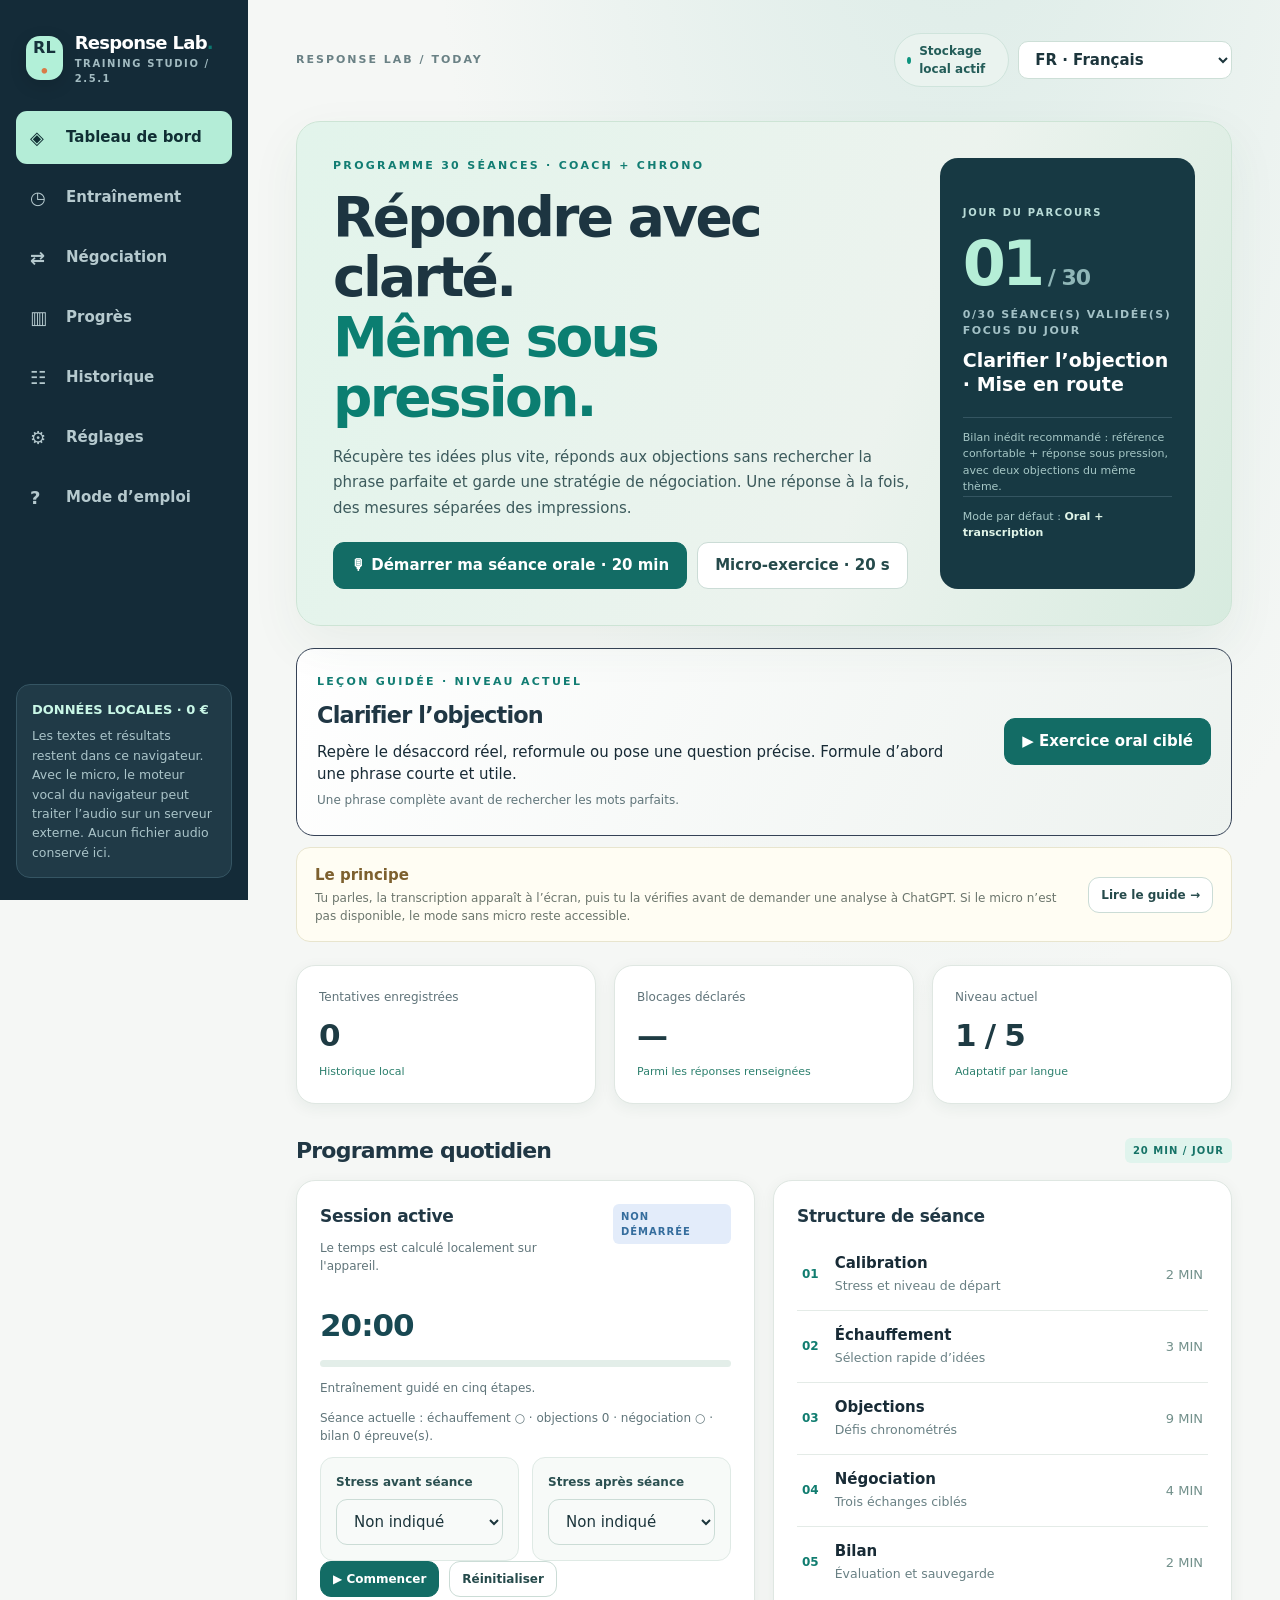
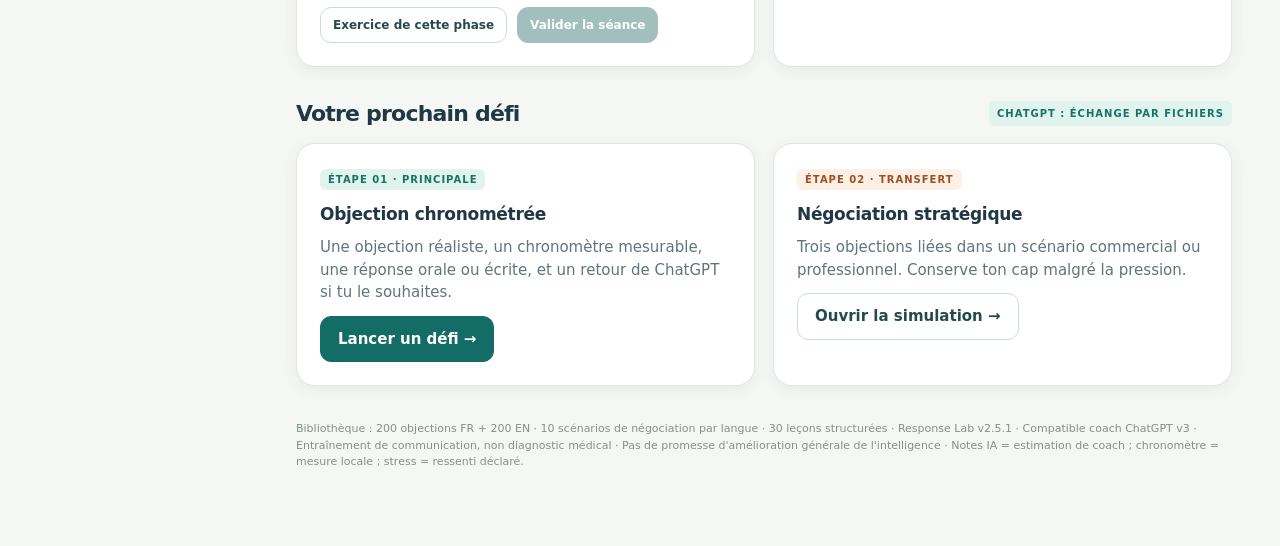
==== commit 536979ef: "Fix 2.5.1: show imported coach scores for warmups in history and progress" ====
--- a/index.html
+++ b/index.html
@@ -1,6 +1,6 @@
-<!doctype html><html lang="fr"><head><meta charset="utf-8"><meta name="viewport" content="width=device-width,initial-scale=1,viewport-fit=cover"><meta name="theme-color" content="#152a38"><meta name="description" content="Entraînement de réactivité verbale, objections et négociation, avec mesures locales."><link rel="manifest" href="manifest.webmanifest"><link rel="icon" type="image/svg+xml" href="icons/icon.svg"><title>Response Lab 2.5 — Échanges avec ChatGPT par fichiers</title><link rel="stylesheet" href="assets/base.css"><link rel="stylesheet" href="assets/theme.css"></head>
+<!doctype html><html lang="fr"><head><meta charset="utf-8"><meta name="viewport" content="width=device-width,initial-scale=1,viewport-fit=cover"><meta name="theme-color" content="#152a38"><meta name="description" content="Entraînement de réactivité verbale, objections et négociation, avec mesures locales."><link rel="manifest" href="manifest.webmanifest"><link rel="icon" type="image/svg+xml" href="icons/icon.svg"><title>Response Lab 2.5.1 — Échanges avec ChatGPT par fichiers</title><link rel="stylesheet" href="assets/base.css"><link rel="stylesheet" href="assets/theme.css"></head>
 <body><div class="layout">
-<aside class="sidebar"><div class="brand"><div class="logo">RL<span>•</span></div><div><div class="brand-name">Response Lab<span style="color:var(--mint)">.</span></div><div class="brand-small">TRAINING STUDIO / 2.5</div></div></div>
+<aside class="sidebar"><div class="brand"><div class="logo">RL<span>•</span></div><div><div class="brand-name">Response Lab<span style="color:var(--mint)">.</span></div><div class="brand-small">TRAINING STUDIO / 2.5.1</div></div></div>
 <nav class="nav" aria-label="Navigation principale">
 <button class="nav-btn active" data-view="home"><span class="nav-glyph">◈</span> Tableau de bord</button>
 <button class="nav-btn" data-view="drill"><span class="nav-glyph">◷</span> Entraînement</button>
@@ -24,6 +24,6 @@
 <section class="view" id="view-progress"><div class="header-title"><div class="eyebrow">ÉVALUER / SANS INVENTER</div><h1>Tableau de bord<span style="color:var(--mint)">.</span></h1><p>Le début oral est estimé par le navigateur ou signalé manuellement, et n’est pas un indicateur précis du temps de réflexion. Stress et blocages sont déclarés par toi ; ChatGPT n’évalue que le texte effectivement fourni.</p></div><div class="card" style="margin-bottom:18px"><div class="field-grid"><div class="form-section"><label class="label" for="metric-mode">Modalité analysée</label><select class="input" id="metric-mode"><option value="oral">Oral (micro ou manuel)</option><option value="text">Écrit (première saisie)</option></select></div><div class="form-section"><label class="label" for="metric-level">Niveau analysé</label><select class="input" id="metric-level"><option value="all">Tous les niveaux</option><option value="1">Niveau 1</option><option value="2">Niveau 2</option><option value="3">Niveau 3</option><option value="4">Niveau 4</option><option value="5">Niveau 5</option></select></div></div></div><div id="progress-content"></div></section>
 <section class="view" id="view-history"><div class="header-title"><div class="eyebrow">YOUR LOCAL RECORDS</div><h1>Historique<span style="color:var(--mint)">.</span></h1><p>Conservez des données minimales : évitez de saisir des noms ou informations confidentielles de vraies personnes.</p></div><div class="card"><div class="notice" style="margin-bottom:16px"><b>ChatGPT évalue la qualité, pas toi.</b> Après avoir copié ta tentative, colle ici son rapport JSON. Les notes seront associées à la tentative d’origine grâce à attempt_id.</div><details class="optional-notes" style="margin-bottom:16px"><summary>Option de secours : coller le JSON</summary><div class="form-section"><label class="label" for="coach-json-history">Coller une évaluation JSON</label><textarea id="coach-json-history" rows="4" placeholder="Coller uniquement le JSON valide ici."></textarea><button class="btn ghost small" data-action="paste-coach" data-source="history">Importer ce texte</button></div></details><div class="flex" style="margin-bottom:15px"><button class="btn primary small" data-action="import-coach-file">↑ Importer mon fichier d’évaluation ChatGPT</button><button class="btn ghost small" data-action="export">↓ Sauvegarde complète</button><button class="btn ghost small" data-action="export-csv">↓ Export CSV</button><button class="btn ghost small" data-action="import">↑ Import JSON</button><input type="file" id="import-file" accept=".json,application/json" class="hidden"></div><div id="history-content"></div></div></section>
 <section class="view" id="view-settings"><div class="header-title"><div class="eyebrow">YOUR TRAINING CONFIGURATION</div><h1>Réglages<span style="color:var(--mint)">.</span></h1><p>Entraînement exigeant, pression dosée, données locales. Les niveaux de français et d'anglais sont indépendants.</p></div><div class="grid two"><div class="card"><h3>Difficulté actuelle</h3><label class="label" for="setting-level-fr">Français</label><select class="input" id="setting-level-fr"></select><br><br><label class="label" for="setting-level-en">English</label><select class="input" id="setting-level-en"></select><p class="hint" style="margin-top:12px">Niveaux : 1 = 30 s · 2 = 20 s · 3 = 15 s · 4 = 10 s · 5 = 5 s. L'adaptation automatique peut ajuster ces choix.</p></div><div class="card"><h3>Challenge personnalisé</h3><label class="label" for="custom-challenge">Collez une objection reçue depuis ChatGPT ou DeepSeek</label><textarea id="custom-challenge" placeholder="Exemple : Votre proposition est trop chère et vous ne pouvez pas justifier ce prix."></textarea><button class="btn ghost small" data-action="use-custom">Utiliser comme prochain défi →</button><p class="hint" style="margin-top:12px">Le texte collé sert uniquement à l'exercice local. Évitez les données confidentielles.</p></div></div><div class="section-head"><h2>Contrôle des données</h2></div><div class="card stack"><p class="muted">Les réponses et notes sont stockées dans ce navigateur, sur cet appareil. Elles ne sont pas automatiquement synchronisées entre Windows et Android.</p><div class="flex"><button class="btn primary small" data-action="export">Exporter une sauvegarde</button><button class="btn ghost small" data-action="import">Importer une sauvegarde</button><button class="btn danger small" data-action="delete">Effacer les données locales</button></div><div class="notice">Pour utiliser le coach IA, télécharge le fichier JSON d’un exercice et joins-le à ChatGPT. Importe ensuite le fichier reçu depuis Historique. Aucun accès API n’est requis.</div></div></section>
-<section class="view" id="view-guide"><div class="header-title"><div class="eyebrow">MODE D’EMPLOI / VERSION 2.5</div><h1>Un parcours simple<span style="color:var(--mint)">.</span></h1><p class="muted">3 gestes : parle → vérifie la transcription → enregistre. ChatGPT analyse ensuite le fichier JSON de l’exercice que tu joins volontairement. La transcription vocale peut utiliser un service externe au navigateur ; elle n’est pas garantie hors connexion.</p></div><div class="grid two"><div class="card"><span class="eyebrow">01 · PRÉPARATION</span><h3>Une séance de 20 minutes</h3><p>La leçon du jour cible une compétence précise parmi six. Le même jour propose une objection inédite de la compétence choisie. Depuis le Tableau de bord, clique sur « Démarrer ma séance ». Le compteur guide ton rythme : 2 min de calibration, 3 min d’échauffement, 9 min d’objections, 4 min de négociation et 2 min de bilan. Il ne change pas automatiquement de module.</p></div><div class="card"><span class="eyebrow">02 · RÉFÉRENCE</span><h3>Mesurer ton point de départ</h3><p>Dans Entraînement, choisis « Référence confortable · 60 s ». Prends une nouvelle objection, réponds, puis indique ton stress et ton éventuel blocage. La qualité sera évaluée par ChatGPT après transfert. Recommence une fois par semaine, sur des objections nouvelles.</p></div><div class="card"><span class="eyebrow">03 · ORAL RECOMMANDÉ</span><h3>Parler réellement à voix haute</h3><p>Sélectionne « Oral avec transcription ». Clique « Activer le micro et lancer le défi », autorise le micro et parle naturellement dès l’affichage de l’objection. Le texte apparaît. Termine, relis/corrige les erreurs, puis enregistre. Sans reconnaissance, utilise « Oral sans micro » et signale ton début de parole.</p></div><div class="card"><span class="eyebrow">04 · ÉCRIT</span><h3>Structurer tes arguments</h3><p>Choisis « Écrit » si tu veux travailler la structure des arguments. La première frappe est mesurée, pas la parole. Les indicateurs d’écrit et d’oral restent distincts.</p></div><div class="card"><span class="eyebrow">05 · RETOUR IA</span><h3>Analyse → correction → transfert</h3><p>Après la réponse, vérifie la transcription puis clique « Enregistrer et préparer l’analyse ChatGPT ». Le contenu est copié, pas envoyé. Colle-le dans ton coach Ultimate v3, puis importe son JSON. Une correction ciblée et un nouveau défi de la même compétence deviennent disponibles sans chercher l’exercice. L’application ne contacte jamais ChatGPT automatiquement.</p></div><div class="card"><span class="eyebrow">06 · PROGRESSION</span><h3>Des compétences, pas seulement un niveau</h3><p>Pas d’auto-note de qualité. Stress déclaré de 0 à 10, et blocage déclaré si tu le souhaites. Les notes de pertinence, raisonnement et stratégie (0–4) viennent de ChatGPT. Trois objections évaluées par ChatGPT et réussies peuvent faire progresser d’un niveau ; deux blocages successifs ou un stress élevé font baisser la pression. L'objectif est une réponse utile, pas le chiffre le plus rapide.</p></div><div class="card"><span class="eyebrow">07 · DONNÉES</span><h3>Sauvegarder et changer d’appareil</h3><p>Historique → « Export JSON » pour une sauvegarde complète. Sur un autre appareil, utilise « Import JSON ». Les données ne se synchronisent pas automatiquement ; une navigation privée ou une suppression du stockage peut effacer les résultats.</p></div><div class="card"><span class="eyebrow">08 · BILAN</span><h3>Interpréter sans surpromettre</h3><p>Progrès présente les tendances d’activité, les blocages déclarés et une comparaison exploratoire entre exercices confortables et chronométrés. Les notes de ChatGPT sont des estimations de coach, pas des mesures psychométriques ; elles ne prouvent pas à elles seules un transfert à la vie réelle.</p></div></div><div class="card guide-finale"><h3>Routine recommandée aujourd’hui</h3><p>Active le mode micro (ou sans micro si besoin) → réalise 1 micro-défi oral → 2 ou 3 objections → 1 tour de négociation → valide la séance. Après chaque réponse : vérifie le texte, indique stress/blocage, enregistre. En cas de blocage, réessaie avec plus de temps.</p><div class="flex"><button class="btn primary" data-view="drill">Démarrer les exercices →</button><button class="btn ghost" data-view="history">Ouvrir mon historique →</button></div></div></section>
-<div class="footer">Bibliothèque : 200 objections FR + 200 EN · 10 scénarios de négociation par langue · 30 leçons structurées · Response Lab v2.5 · Compatible coach ChatGPT v3 · Entraînement de communication, non diagnostic médical · Pas de promesse d'amélioration générale de l'intelligence · Notes IA = estimation de coach ; chronomètre = mesure locale ; stress = ressenti déclaré.</div></main></div>
+<section class="view" id="view-guide"><div class="header-title"><div class="eyebrow">MODE D’EMPLOI / VERSION 2.5.1</div><h1>Un parcours simple<span style="color:var(--mint)">.</span></h1><p class="muted">3 gestes : parle → vérifie la transcription → enregistre. ChatGPT analyse ensuite le fichier JSON de l’exercice que tu joins volontairement. La transcription vocale peut utiliser un service externe au navigateur ; elle n’est pas garantie hors connexion.</p></div><div class="grid two"><div class="card"><span class="eyebrow">01 · PRÉPARATION</span><h3>Une séance de 20 minutes</h3><p>La leçon du jour cible une compétence précise parmi six. Le même jour propose une objection inédite de la compétence choisie. Depuis le Tableau de bord, clique sur « Démarrer ma séance ». Le compteur guide ton rythme : 2 min de calibration, 3 min d’échauffement, 9 min d’objections, 4 min de négociation et 2 min de bilan. Il ne change pas automatiquement de module.</p></div><div class="card"><span class="eyebrow">02 · RÉFÉRENCE</span><h3>Mesurer ton point de départ</h3><p>Dans Entraînement, choisis « Référence confortable · 60 s ». Prends une nouvelle objection, réponds, puis indique ton stress et ton éventuel blocage. La qualité sera évaluée par ChatGPT après transfert. Recommence une fois par semaine, sur des objections nouvelles.</p></div><div class="card"><span class="eyebrow">03 · ORAL RECOMMANDÉ</span><h3>Parler réellement à voix haute</h3><p>Sélectionne « Oral avec transcription ». Clique « Activer le micro et lancer le défi », autorise le micro et parle naturellement dès l’affichage de l’objection. Le texte apparaît. Termine, relis/corrige les erreurs, puis enregistre. Sans reconnaissance, utilise « Oral sans micro » et signale ton début de parole.</p></div><div class="card"><span class="eyebrow">04 · ÉCRIT</span><h3>Structurer tes arguments</h3><p>Choisis « Écrit » si tu veux travailler la structure des arguments. La première frappe est mesurée, pas la parole. Les indicateurs d’écrit et d’oral restent distincts.</p></div><div class="card"><span class="eyebrow">05 · RETOUR IA</span><h3>Analyse → correction → transfert</h3><p>Après la réponse, vérifie la transcription puis clique « Enregistrer et préparer l’analyse ChatGPT ». Le contenu est copié, pas envoyé. Colle-le dans ton coach Ultimate v3, puis importe son JSON. Une correction ciblée et un nouveau défi de la même compétence deviennent disponibles sans chercher l’exercice. L’application ne contacte jamais ChatGPT automatiquement.</p></div><div class="card"><span class="eyebrow">06 · PROGRESSION</span><h3>Des compétences, pas seulement un niveau</h3><p>Pas d’auto-note de qualité. Stress déclaré de 0 à 10, et blocage déclaré si tu le souhaites. Les notes de pertinence, raisonnement et stratégie (0–4) viennent de ChatGPT. Trois objections évaluées par ChatGPT et réussies peuvent faire progresser d’un niveau ; deux blocages successifs ou un stress élevé font baisser la pression. L'objectif est une réponse utile, pas le chiffre le plus rapide.</p></div><div class="card"><span class="eyebrow">07 · DONNÉES</span><h3>Sauvegarder et changer d’appareil</h3><p>Historique → « Export JSON » pour une sauvegarde complète. Sur un autre appareil, utilise « Import JSON ». Les données ne se synchronisent pas automatiquement ; une navigation privée ou une suppression du stockage peut effacer les résultats.</p></div><div class="card"><span class="eyebrow">08 · BILAN</span><h3>Interpréter sans surpromettre</h3><p>Progrès présente les tendances d’activité, les blocages déclarés et une comparaison exploratoire entre exercices confortables et chronométrés. Les notes de ChatGPT sont des estimations de coach, pas des mesures psychométriques ; elles ne prouvent pas à elles seules un transfert à la vie réelle.</p></div></div><div class="card guide-finale"><h3>Routine recommandée aujourd’hui</h3><p>Active le mode micro (ou sans micro si besoin) → réalise 1 micro-défi oral → 2 ou 3 objections → 1 tour de négociation → valide la séance. Après chaque réponse : vérifie le texte, indique stress/blocage, enregistre. En cas de blocage, réessaie avec plus de temps.</p><div class="flex"><button class="btn primary" data-view="drill">Démarrer les exercices →</button><button class="btn ghost" data-view="history">Ouvrir mon historique →</button></div></div></section>
+<div class="footer">Bibliothèque : 200 objections FR + 200 EN · 10 scénarios de négociation par langue · 30 leçons structurées · Response Lab v2.5.1 · Compatible coach ChatGPT v3 · Entraînement de communication, non diagnostic médical · Pas de promesse d'amélioration générale de l'intelligence · Notes IA = estimation de coach ; chronomètre = mesure locale ; stress = ressenti déclaré.</div></main></div>
 <div class="notification" id="toast" role="status" aria-live="polite"></div><div id="dialog-root" class="modal-shade"></div><script defer src="assets/training-plan.js"></script><script defer src="assets/training-fr-1.js"></script><script defer src="assets/training-fr-2.js"></script><script defer src="assets/training-en-1.js"></script><script defer src="assets/training-en-2.js"></script><script defer src="assets/app-core.js"></script><script defer src="assets/app-exercise.js"></script><script defer src="assets/app-runtime.js"></script></body></html>
